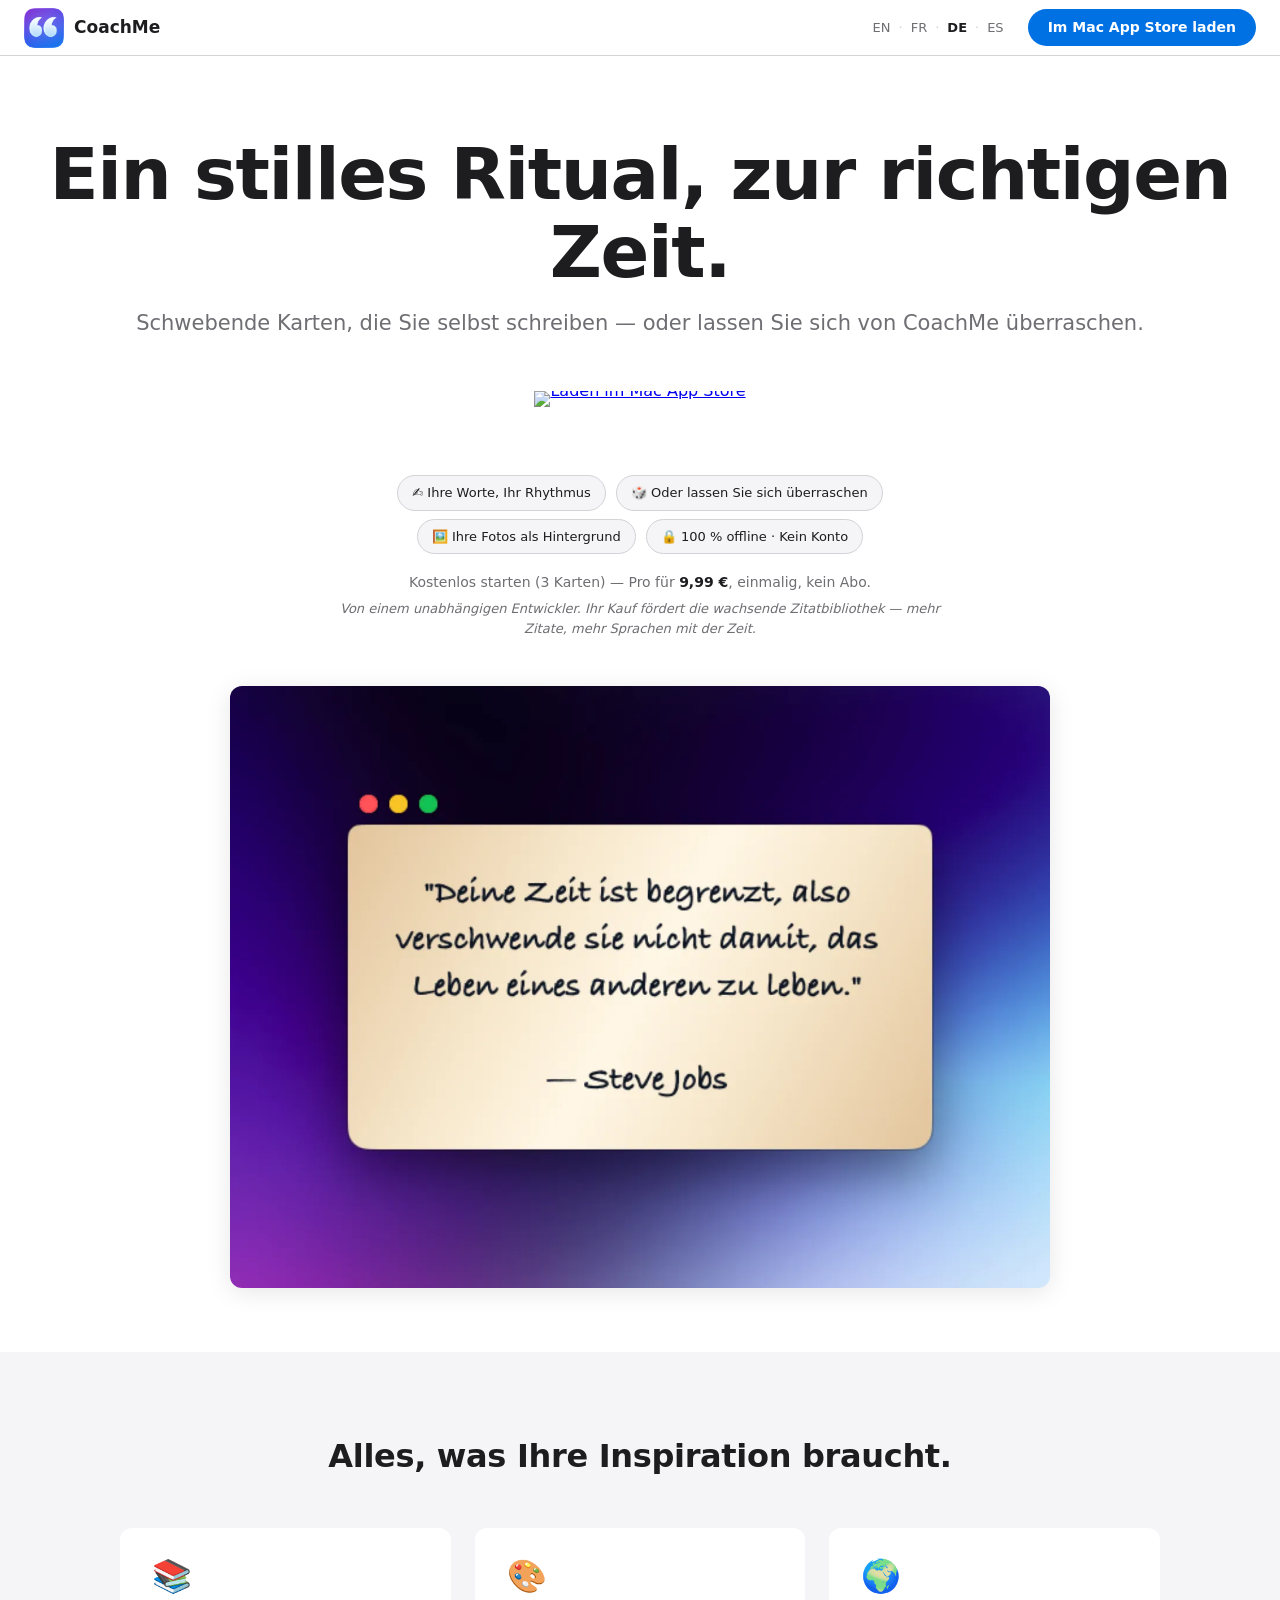
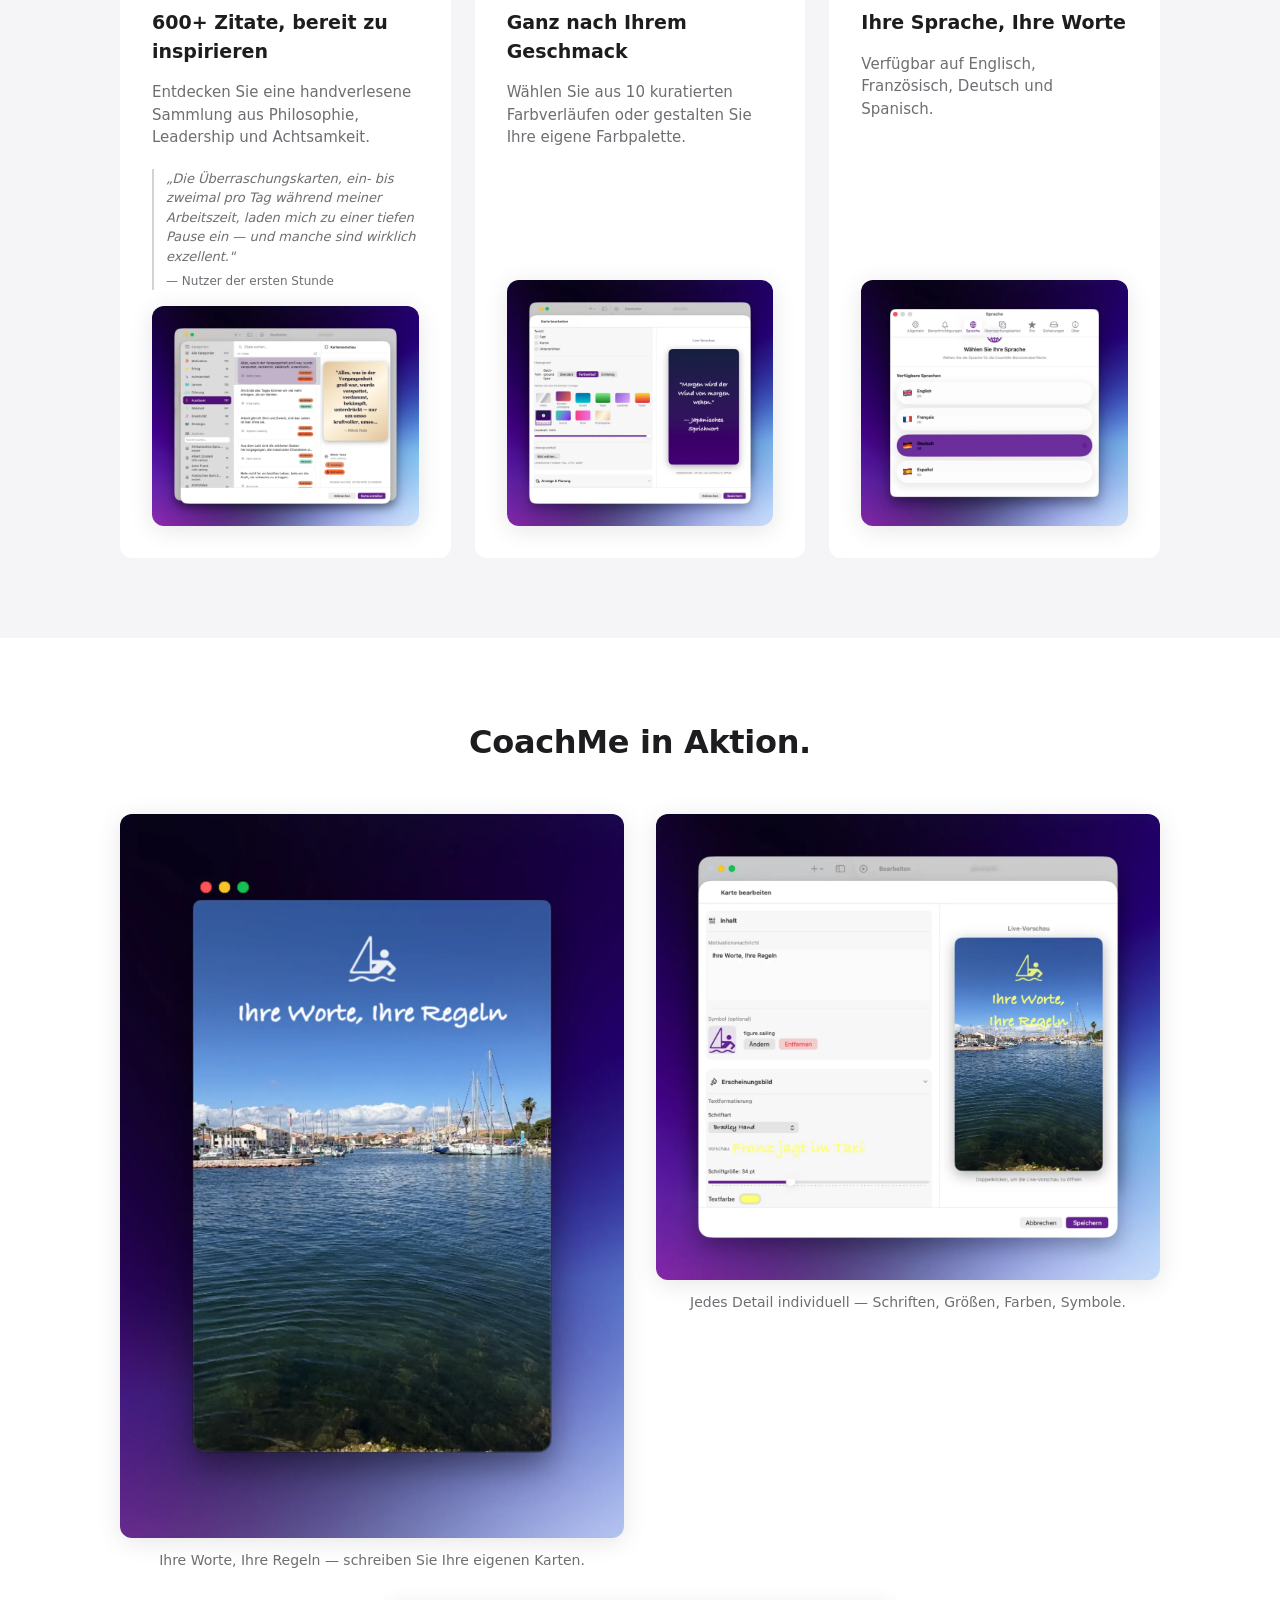
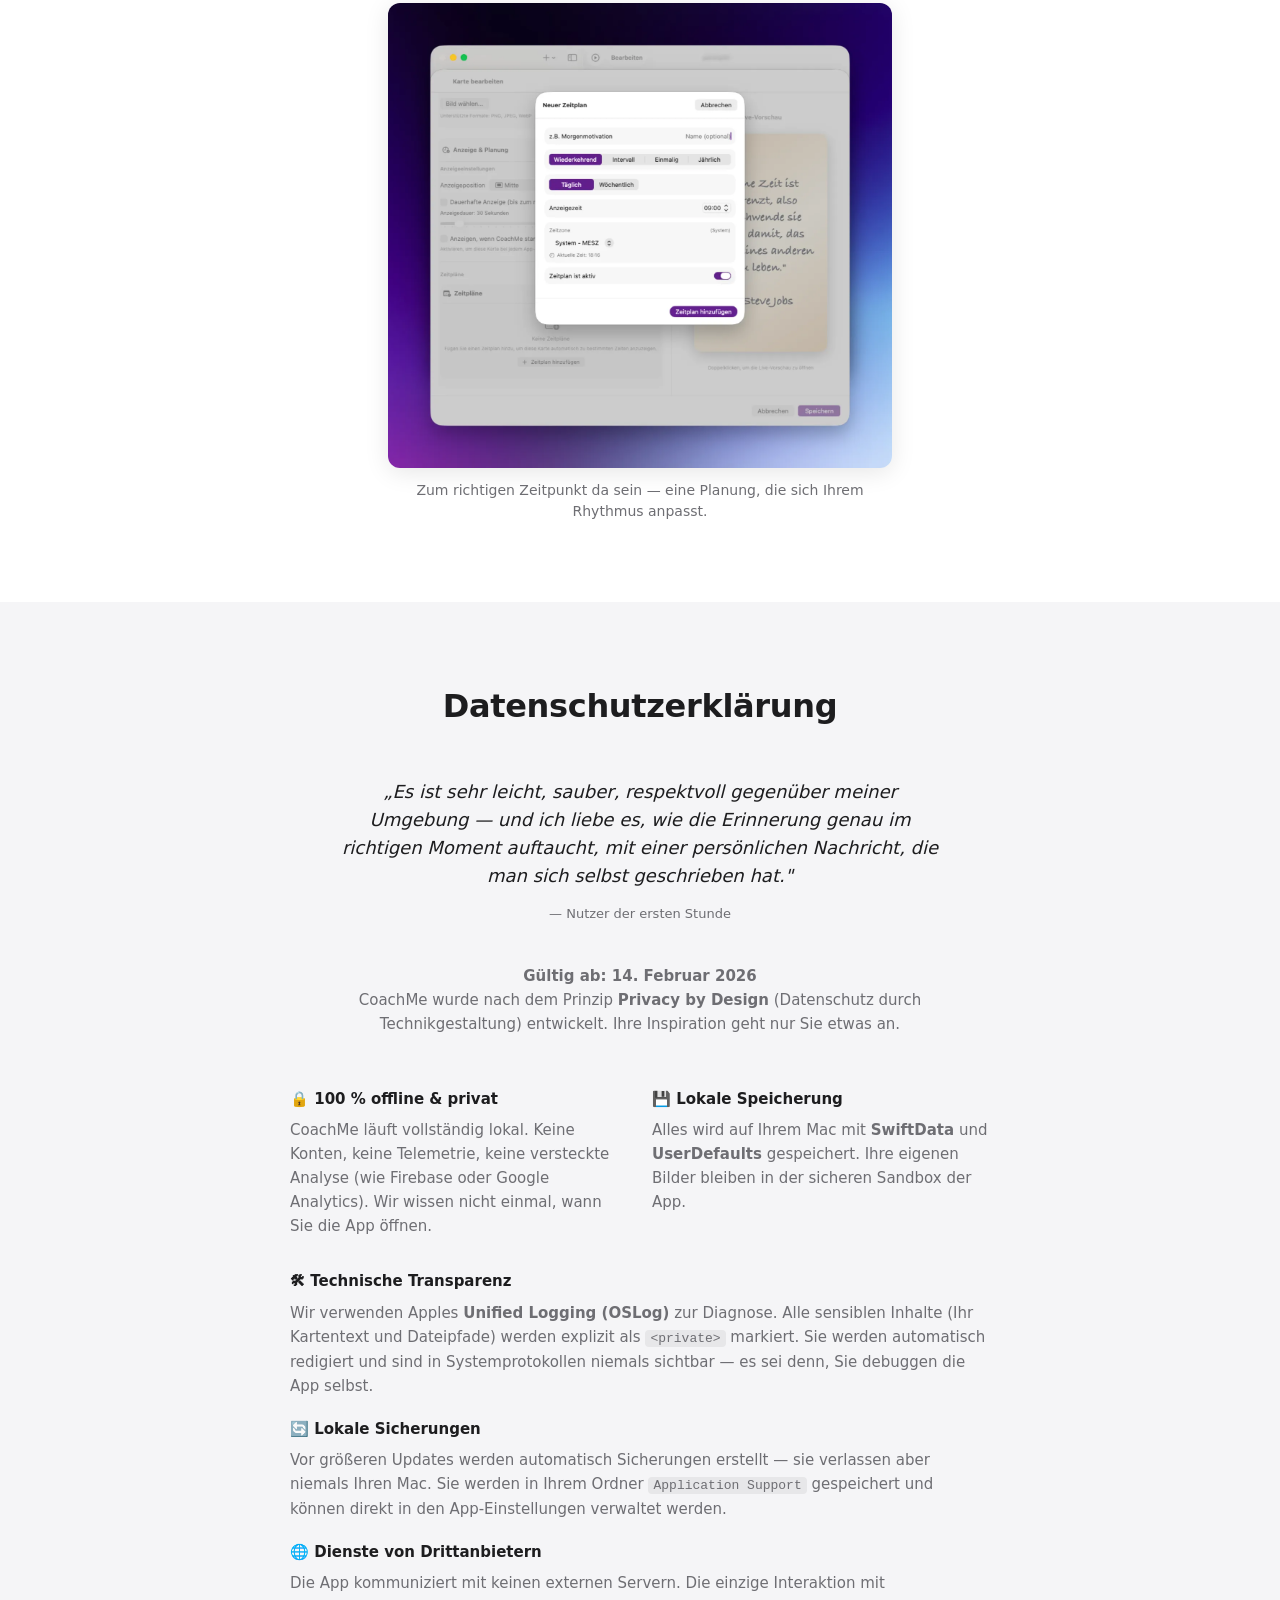
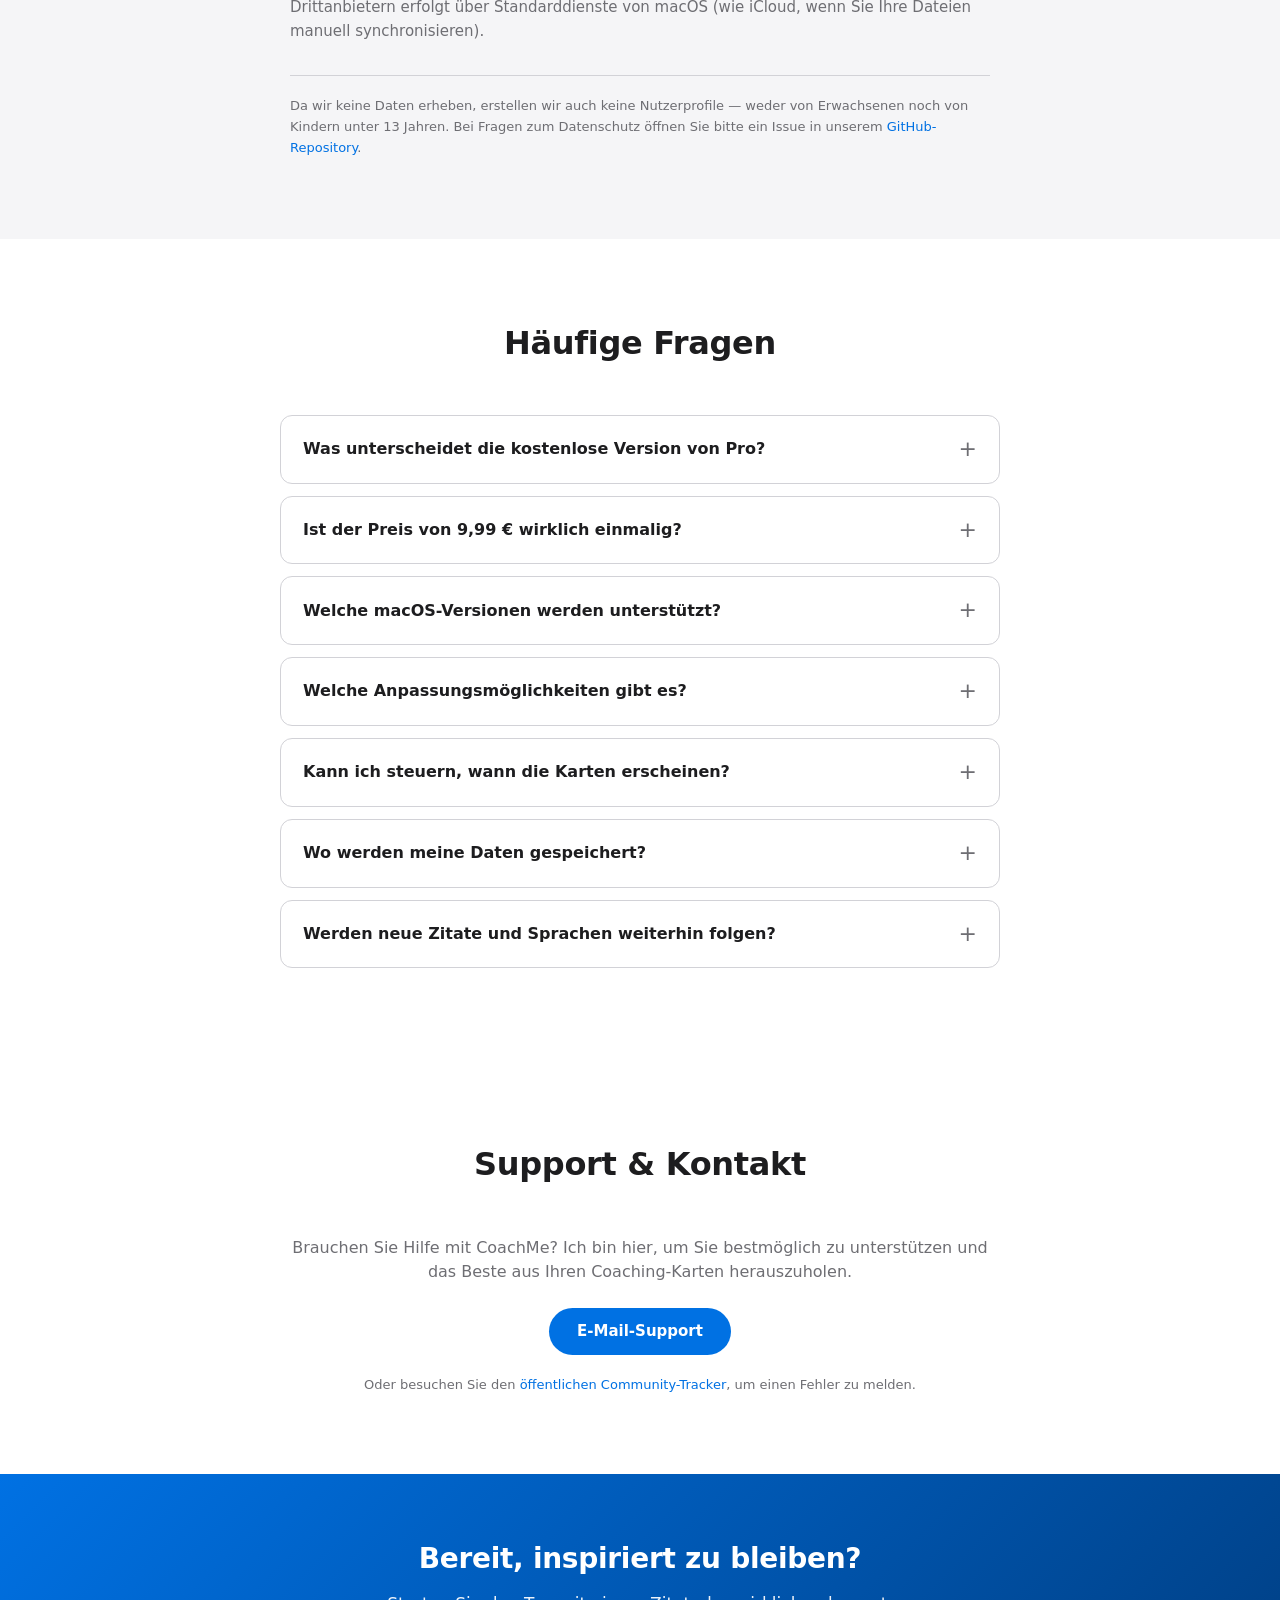
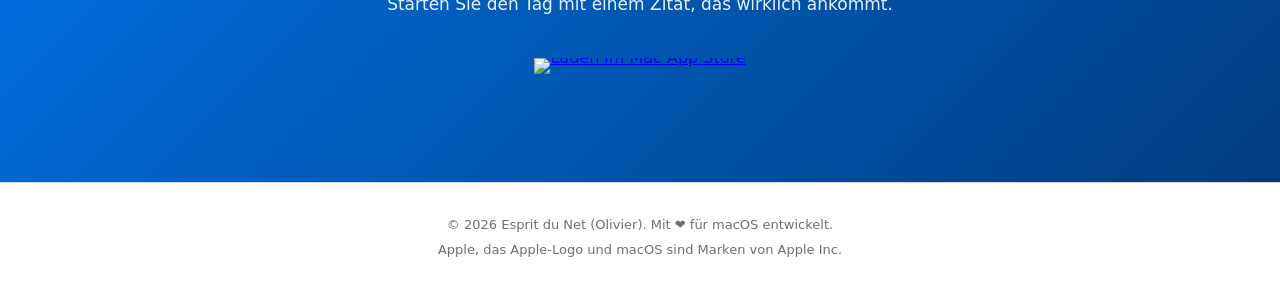
==== de/index.html @ 546135bc "feat(faq+seo): add FAQ section and SoftwareApplication + FAQPage JSON-LD - New FAQ section (native H" ====
<!DOCTYPE html>
<html lang="de">

<head>
    <meta charset="UTF-8">
    <meta name="viewport" content="width=device-width, initial-scale=1.0">

    <!-- Primary meta -->
    <title>CoachMe — Tägliche Motivation für Ihren Mac</title>
    <meta name="description"
        content="CoachMe — Motivierende schwebende Karten für macOS. 600+ sorgfältig ausgewählte Zitate, intelligente Planung, elegantes Design.">

    <!-- Canonical + hreflang alternates -->
    <link rel="canonical" href="https://coachme.esprit-du-net.eu/de/">
    <link rel="alternate" hreflang="en" href="https://coachme.esprit-du-net.eu/">
    <link rel="alternate" hreflang="fr" href="https://coachme.esprit-du-net.eu/fr/">
    <link rel="alternate" hreflang="de" href="https://coachme.esprit-du-net.eu/de/">
    <link rel="alternate" hreflang="es" href="https://coachme.esprit-du-net.eu/es/">
    <link rel="alternate" hreflang="x-default" href="https://coachme.esprit-du-net.eu/">

    <!-- Open Graph -->
    <meta property="og:title" content="CoachMe — Tägliche Motivation für Ihren Mac">
    <meta property="og:description"
        content="Motivierende schwebende Karten für macOS. 600+ sorgfältig ausgewählte Zitate, intelligente Planung, elegantes Design.">
    <meta property="og:image"
        content="https://coachme.esprit-du-net.eu/screenshots/web/screenshot-01-steve-jobs-card-DE.webp">
    <meta property="og:url" content="https://coachme.esprit-du-net.eu/de/">
    <meta property="og:type" content="website">
    <meta property="og:locale" content="de_DE">
    <meta property="og:locale:alternate" content="en_US">
    <meta property="og:locale:alternate" content="fr_FR">
    <meta property="og:locale:alternate" content="es_ES">

    <!-- Twitter Card -->
    <meta name="twitter:card" content="summary_large_image">
    <meta name="twitter:title" content="CoachMe — Tägliche Motivation für Ihren Mac">
    <meta name="twitter:description"
        content="Motivierende schwebende Karten für macOS. 600+ sorgfältig ausgewählte Zitate, intelligente Planung, elegantes Design.">
    <meta name="twitter:image"
        content="https://coachme.esprit-du-net.eu/screenshots/web/screenshot-01-steve-jobs-card-DE.webp">

    <!-- Favicon -->
    <link rel="icon" type="image/png" href="/icon.png">

    <!-- Structured Data (SEO) -->
    <script type="application/ld+json">
    {
      "@context": "https://schema.org",
      "@type": "SoftwareApplication",
      "name": "CoachMe",
      "alternateName": "CoachMe — Tägliche Motivation",
      "applicationCategory": "LifestyleApplication",
      "operatingSystem": "macOS 26 Tahoe",
      "softwareVersion": "1.0.5",
      "url": "https://coachme.esprit-du-net.eu/de/",
      "image": "https://coachme.esprit-du-net.eu/icon.png",
      "description": "Ein stilles Ritual, zur richtigen Zeit. Schwebende Motivationskarten, die Sie selbst schreiben — oder lassen Sie sich von CoachMe mit ausgewählten Zitaten aus einer wachsenden Bibliothek überraschen. Eine macOS-App für Apple Silicon.",
      "inLanguage": ["de", "en", "fr", "es"],
      "downloadUrl": "https://apps.apple.com/de/app/coachme-daily-motivation/id6760231959?mt=12",
      "offers": {
        "@type": "Offer",
        "price": "9.99",
        "priceCurrency": "EUR",
        "availability": "https://schema.org/InStock",
        "url": "https://apps.apple.com/de/app/coachme-daily-motivation/id6760231959?mt=12"
      },
      "screenshot": [
        "https://coachme.esprit-du-net.eu/screenshots/web/screenshot-01-steve-jobs-card-DE.webp",
        "https://coachme.esprit-du-net.eu/screenshots/web/screenshot-02-quote-library-DE.webp",
        "https://coachme.esprit-du-net.eu/screenshots/web/screenshot-03-gradient-colors-DE.webp",
        "https://coachme.esprit-du-net.eu/screenshots/web/screenshot-04-languages-DE.webp",
        "https://coachme.esprit-du-net.eu/screenshots/web/screenshot-05-your-inspiration-DE.webp",
        "https://coachme.esprit-du-net.eu/screenshots/web/screenshot-06-make-it-yours-DE.webp",
        "https://coachme.esprit-du-net.eu/screenshots/web/screenshot-07-full-scheduling-DE.webp"
      ],
      "author": {
        "@type": "Person",
        "name": "Olivier",
        "url": "https://esprit-du-net.eu/"
      },
      "publisher": {
        "@type": "Organization",
        "name": "Esprit du Net"
      }
    }
    </script>
    <script type="application/ld+json">
    {
      "@context": "https://schema.org",
      "@type": "FAQPage",
      "mainEntity": [
        {
          "@type": "Question",
          "name": "Was unterscheidet die kostenlose Version von Pro?",
          "acceptedAnswer": {
            "@type": "Answer",
            "text": "Die kostenlose Version erlaubt bis zu 3 individuelle Karten mit eigenen Texten oder Zitaten aus der integrierten Bibliothek. Pro (9,99 € einmalig) schaltet unbegrenzte individuelle Karten und Überraschungskarten frei, die automatisch aus der gesamten Bibliothek im Tagesverlauf gezogen werden. Alle Anpassungsmöglichkeiten — Farbverläufe, Fotos, Schriften, Planung — sind von Anfang an vollständig freigeschaltet, sowohl in Kostenlos als auch in Pro. Keine künstlichen Beschränkungen."
          }
        },
        {
          "@type": "Question",
          "name": "Ist der Preis von 9,99 € wirklich einmalig?",
          "acceptedAnswer": {
            "@type": "Answer",
            "text": "Ja — einmal zahlen, für immer behalten. Kein Abo, keine wiederkehrende Belastung, keine Verlängerung. Zukünftige Erweiterungen der Bibliothek und neue Sprachen sind ohne Aufpreis enthalten."
          }
        },
        {
          "@type": "Question",
          "name": "Welche macOS-Versionen werden unterstützt?",
          "acceptedAnswer": {
            "@type": "Answer",
            "text": "CoachMe benötigt macOS 26 Tahoe oder neuer und läuft nativ auf Apple Silicon (M1, M2, M3, M4) für beste Leistung und optimale Akkulaufzeit."
          }
        },
        {
          "@type": "Question",
          "name": "Welche Anpassungsmöglichkeiten gibt es?",
          "acceptedAnswer": {
            "@type": "Answer",
            "text": "Sehr umfangreich. Sie können eigene Texte schreiben — Ziele, Mantras, Erinnerungen. Aus 10 sorgfältig ausgewählten Farbverläufen wählen oder Ihre eigene Farbpalette gestalten. Jedes Foto aus Ihrer Bibliothek als Kartenhintergrund verwenden. Schriften, Größen, Symbole wählen — jedes visuelle Detail. Ihre Karten bleiben Ihre Karten, auch wenn das Zitat aus der Bibliothek stammt."
          }
        },
        {
          "@type": "Question",
          "name": "Kann ich steuern, wann die Karten erscheinen?",
          "acceptedAnswer": {
            "@type": "Answer",
            "text": "Absolut — Sie bestimmen den Rhythmus. Planen Sie feste Zeiten, regelmäßige Intervalle während der Arbeitszeit, oder lassen Sie Überraschungskarten im Tagesverlauf auftauchen. Pausieren Sie alles während Fokuszeiten, abends, am Wochenende — wann immer Sie Ruhe brauchen."
          }
        },
        {
          "@type": "Question",
          "name": "Wo werden meine Daten gespeichert?",
          "acceptedAnswer": {
            "@type": "Answer",
            "text": "Vollständig auf Ihrem Mac. CoachMe verwendet SwiftData und UserDefaults lokal — keine Cloud, kein Konto, keine Telemetrie. Wir wissen nicht einmal, wann Sie die App öffnen. Vor größeren Updates werden lokale Sicherungen erstellt, damit Sie Ihre Karten nie verlieren."
          }
        },
        {
          "@type": "Question",
          "name": "Werden neue Zitate und Sprachen weiterhin folgen?",
          "acceptedAnswer": {
            "@type": "Answer",
            "text": "Ja — die Bibliothek ist die zentrale Daueraufgabe. Das Ziel sind mehrere Tausend Zitate und neue Sprachen mit der Zeit. Ihr Pro-Kauf finanziert diese Arbeit direkt, und alle Updates sind für Pro-Nutzer kostenlos."
          }
        }
      ]
    }
    </script>

    <!-- Stylesheet -->
    <link rel="stylesheet" href="/assets/styles.css">
</head>

<body>

    <!-- HEADER -->
    <header class="site-header">
        <a href="/de/" class="brand">
            <img src="/icon.png" alt="CoachMe App-Symbol">
            <span>CoachMe</span>
        </a>

        <div class="site-header-actions">
            <nav class="lang-switcher" aria-label="Sprache">
                <a href="/" hreflang="en" lang="en">EN</a>
                <span aria-hidden="true">·</span>
                <a href="/fr/" hreflang="fr" lang="fr">FR</a>
                <span aria-hidden="true">·</span>
                <a href="/de/" aria-current="page" hreflang="de" lang="de">DE</a>
                <span aria-hidden="true">·</span>
                <a href="/es/" hreflang="es" lang="es">ES</a>
            </nav>

            <a href="https://apps.apple.com/de/app/coachme-daily-motivation/id6760231959?mt=12" class="btn btn-sm"
                aria-label="CoachMe im Mac App Store laden">Im Mac App Store laden</a>
        </div>
    </header>

    <!-- HERO -->
    <section class="hero">
        <h1>Ein stilles Ritual, zur richtigen Zeit.</h1>
        <p class="subtitle">Schwebende Karten, die Sie selbst schreiben — oder lassen Sie sich von CoachMe überraschen.</p>
        <a href="https://apps.apple.com/de/app/coachme-daily-motivation/id6760231959?mt=12" class="app-store-badge"
            aria-label="CoachMe im Mac App Store laden">
            <img src="https://tools.applemediaservices.com/api/badges/download-on-the-mac-app-store/black/de-de?size=250x83"
                 alt="Laden im Mac App Store">
        </a>
        <ul class="hero-pills">
            <li>✍️ Ihre Worte, Ihr Rhythmus</li>
            <li>🎲 Oder lassen Sie sich überraschen</li>
            <li>🖼️ Ihre Fotos als Hintergrund</li>
            <li>🔒 100 % offline · Kein Konto</li>
        </ul>
        <p class="free-tagline">Kostenlos starten (3 Karten) — Pro für <strong>9,99 €</strong>, einmalig, kein Abo.</p>
        <p class="indie-note">Von einem unabhängigen Entwickler. Ihr Kauf fördert die wachsende Zitatbibliothek — mehr Zitate, mehr Sprachen mit der Zeit.</p>

        <div class="hero-screenshot">
            <img src="/screenshots/web/screenshot-01-steve-jobs-card-DE.webp"
                alt="CoachMe — Motivationskarte mit Steve-Jobs-Zitat schwebt auf dem Schreibtisch">
        </div>
    </section>

    <!-- FEATURES -->
    <section class="section-alt" id="features">
        <div class="section-inner">
            <h2 class="section-title">Alles, was Ihre Inspiration braucht.</h2>

            <div class="features-grid">
                <div class="feature-card">
                    <div class="emoji">📚</div>
                    <h3>600+ Zitate, bereit zu inspirieren</h3>
                    <p>Entdecken Sie eine handverlesene Sammlung aus Philosophie, Leadership und Achtsamkeit.</p>
                    <blockquote class="feature-testimonial">
                        „Die Überraschungskarten, ein- bis zweimal pro Tag während meiner Arbeitszeit, laden mich zu einer tiefen Pause ein — und manche sind wirklich exzellent."
                        <cite>— Nutzer der ersten Stunde</cite>
                    </blockquote>
                    <img src="/screenshots/web/screenshot-02-quote-library-DE.webp"
                        alt="CoachMe Zitatbibliothek mit 600+ sorgfältig ausgewählten Zitaten">
                </div>

                <div class="feature-card">
                    <div class="emoji">🎨</div>
                    <h3>Ganz nach Ihrem Geschmack</h3>
                    <p>Wählen Sie aus 10 kuratierten Farbverläufen oder gestalten Sie Ihre eigene Farbpalette.</p>
                    <img src="/screenshots/web/screenshot-03-gradient-colors-DE.webp"
                        alt="CoachMe Farbverlaufsauswahl zur Kartenanpassung">
                </div>

                <div class="feature-card">
                    <div class="emoji">🌍</div>
                    <h3>Ihre Sprache, Ihre Worte</h3>
                    <p>Verfügbar auf Englisch, Französisch, Deutsch und Spanisch.</p>
                    <img src="/screenshots/web/screenshot-04-languages-DE.webp"
                        alt="Sprachauswahl in CoachMe — EN, FR, DE, ES">
                </div>
            </div>
        </div>
    </section>

    <!-- GALLERY -->
    <section class="section-white" id="gallery">
        <div class="section-inner">
            <h2 class="section-title">CoachMe in Aktion.</h2>

            <div class="gallery-grid">
                <figure class="gallery-item">
                    <img src="/screenshots/web/screenshot-05-your-inspiration-DE.webp"
                        alt="Oberfläche zur Erstellung individueller Karten in CoachMe">
                    <figcaption>Ihre Worte, Ihre Regeln — schreiben Sie Ihre eigenen Karten.</figcaption>
                </figure>

                <figure class="gallery-item">
                    <img src="/screenshots/web/screenshot-06-make-it-yours-DE.webp"
                        alt="Anpassungsoptionen für Karten in CoachMe">
                    <figcaption>Jedes Detail individuell — Schriften, Größen, Farben, Symbole.</figcaption>
                </figure>

                <figure class="gallery-item">
                    <img src="/screenshots/web/screenshot-07-full-scheduling-DE.webp" alt="Planungsoberfläche in CoachMe">
                    <figcaption>Zum richtigen Zeitpunkt da sein — eine Planung, die sich Ihrem Rhythmus anpasst.
                    </figcaption>
                </figure>
            </div>
        </div>
    </section>

    <!-- PRIVACY -->
    <section class="section-alt" id="privacy">
        <div class="section-inner">
            <h2 class="section-title">Datenschutzerklärung</h2>
            <blockquote class="privacy-quote">
                „Es ist sehr leicht, sauber, respektvoll gegenüber meiner Umgebung — und ich liebe es, wie die Erinnerung genau im richtigen Moment auftaucht, mit einer persönlichen Nachricht, die man sich selbst geschrieben hat."
                <cite>— Nutzer der ersten Stunde</cite>
            </blockquote>
            <div class="legal-content">
                <p class="effective-date">
                    <strong>Gültig ab: 14. Februar 2026</strong><br>
                    CoachMe wurde nach dem Prinzip <strong>Privacy by Design</strong> (Datenschutz durch
                    Technikgestaltung) entwickelt. Ihre Inspiration geht nur Sie etwas an.
                </p>

                <div class="privacy-grid">
                    <div>
                        <h4>🔒 100 % offline &amp; privat</h4>
                        <p>CoachMe läuft vollständig lokal. Keine Konten, keine Telemetrie, keine versteckte Analyse
                            (wie Firebase oder Google Analytics). Wir wissen nicht einmal, wann Sie die App öffnen.</p>
                    </div>
                    <div>
                        <h4>💾 Lokale Speicherung</h4>
                        <p>Alles wird auf Ihrem Mac mit <strong>SwiftData</strong> und <strong>UserDefaults</strong>
                            gespeichert. Ihre eigenen Bilder bleiben in der sicheren Sandbox der App.</p>
                    </div>
                </div>

                <h4>🛠 Technische Transparenz</h4>
                <p>Wir verwenden Apples <strong>Unified Logging (OSLog)</strong> zur Diagnose. Alle sensiblen Inhalte
                    (Ihr Kartentext und Dateipfade) werden explizit als <code>&lt;private&gt;</code> markiert. Sie
                    werden automatisch redigiert und sind in Systemprotokollen niemals sichtbar — es sei denn, Sie
                    debuggen die App selbst.</p>

                <h4>🔄 Lokale Sicherungen</h4>
                <p>Vor größeren Updates werden automatisch Sicherungen erstellt — sie verlassen aber niemals Ihren Mac.
                    Sie werden in Ihrem Ordner <code>Application Support</code> gespeichert und können direkt in den
                    App-Einstellungen verwaltet werden.</p>

                <h4>🌐 Dienste von Drittanbietern</h4>
                <p>Die App kommuniziert mit keinen externen Servern. Die einzige Interaktion mit Drittanbietern erfolgt
                    über Standarddienste von macOS (wie iCloud, wenn Sie Ihre Dateien manuell synchronisieren).</p>

                <p class="legal-footer-note">
                    Da wir keine Daten erheben, erstellen wir auch keine Nutzerprofile — weder von Erwachsenen noch von
                    Kindern unter 13 Jahren. Bei Fragen zum Datenschutz öffnen Sie bitte ein Issue in unserem <a
                        href="https://github.com/espritdunet/coachme-web/issues" target="_blank"
                        rel="noopener">GitHub-Repository</a>.
                </p>
            </div>
        </div>
    </section>

    <!-- FAQ -->
    <section class="section-white" id="faq">
        <div class="section-inner">
            <h2 class="section-title">Häufige Fragen</h2>
            <div class="faq-list">
                <details>
                    <summary>Was unterscheidet die kostenlose Version von Pro?</summary>
                    <div class="faq-answer">
                        <p>Die kostenlose Version erlaubt bis zu <strong>3 individuelle Karten</strong> — mit eigenen Texten oder Zitaten aus der integrierten Bibliothek. <strong>Pro (9,99 €, einmalig)</strong> schaltet zwei Dinge frei:</p>
                        <ul>
                            <li>Unbegrenzte individuelle Karten</li>
                            <li>Überraschungskarten, die automatisch aus der gesamten Bibliothek im Tagesverlauf gezogen werden</li>
                        </ul>
                        <p>Das war's. Alle Anpassungsmöglichkeiten — Farbverläufe, Fotos, Schriften, Planung — sind von Anfang an vollständig freigeschaltet, sowohl in Kostenlos als auch in Pro. Keine künstlichen Beschränkungen.</p>
                    </div>
                </details>
                <details>
                    <summary>Ist der Preis von 9,99 € wirklich einmalig?</summary>
                    <div class="faq-answer">
                        <p>Ja — einmal zahlen, für immer behalten. Kein Abo, keine wiederkehrende Belastung, keine Verlängerung. Zukünftige Erweiterungen der Bibliothek und neue Sprachen sind ohne Aufpreis enthalten.</p>
                    </div>
                </details>
                <details>
                    <summary>Welche macOS-Versionen werden unterstützt?</summary>
                    <div class="faq-answer">
                        <p>CoachMe benötigt <strong>macOS 26 Tahoe oder neuer</strong> und läuft <strong>nativ auf Apple Silicon</strong> (M1, M2, M3, M4) für beste Leistung und optimale Akkulaufzeit.</p>
                    </div>
                </details>
                <details>
                    <summary>Welche Anpassungsmöglichkeiten gibt es?</summary>
                    <div class="faq-answer">
                        <p>Sehr umfangreich. Sie können:</p>
                        <ul>
                            <li>Eigene Texte schreiben — Ziele, Mantras, Erinnerungen, Worte an sich selbst</li>
                            <li>Aus 10 sorgfältig ausgewählten Farbverläufen wählen oder Ihre eigene Farbpalette gestalten</li>
                            <li>Jedes Foto aus Ihrer Bibliothek als Kartenhintergrund verwenden — Träume, Orte, geliebte Menschen</li>
                            <li>Schriften, Größen, Symbole wählen — jedes visuelle Detail</li>
                        </ul>
                        <p>Ihre Karten bleiben Ihre Karten, auch wenn das Zitat aus der Bibliothek stammt.</p>
                    </div>
                </details>
                <details>
                    <summary>Kann ich steuern, wann die Karten erscheinen?</summary>
                    <div class="faq-answer">
                        <p>Absolut — Sie bestimmen den Rhythmus. Planen Sie feste Zeiten, regelmäßige Intervalle während der Arbeitszeit, oder lassen Sie Überraschungskarten im Tagesverlauf auftauchen. Pausieren Sie alles während Fokuszeiten, abends, am Wochenende — wann immer Sie Ruhe brauchen.</p>
                    </div>
                </details>
                <details>
                    <summary>Wo werden meine Daten gespeichert?</summary>
                    <div class="faq-answer">
                        <p>Vollständig auf Ihrem Mac. CoachMe verwendet SwiftData und UserDefaults lokal — keine Cloud, kein Konto, keine Telemetrie. Wir wissen nicht einmal, wann Sie die App öffnen. Vor größeren Updates werden lokale Sicherungen erstellt, damit Sie Ihre Karten nie verlieren.</p>
                    </div>
                </details>
                <details>
                    <summary>Werden neue Zitate und Sprachen weiterhin folgen?</summary>
                    <div class="faq-answer">
                        <p>Ja — die Bibliothek ist die zentrale Daueraufgabe. Das Ziel sind mehrere Tausend Zitate und neue Sprachen mit der Zeit. Ihr Pro-Kauf finanziert diese Arbeit direkt, und alle Updates sind für Pro-Nutzer kostenlos.</p>
                    </div>
                </details>
            </div>
        </div>
    </section>

    <!-- SUPPORT -->
    <section class="section-white" id="support">
        <div class="section-inner">
            <h2 class="section-title">Support &amp; Kontakt</h2>
            <div class="support-content">
                <p>Brauchen Sie Hilfe mit CoachMe? Ich bin hier, um Sie bestmöglich zu unterstützen und das Beste aus
                    Ihren Coaching-Karten herauszuholen.</p>
                <a href="mailto:support@esprit-du-net.eu" class="btn-support">E-Mail-Support</a>
                <p class="tracker-link">
                    Oder besuchen Sie den <a href="https://github.com/espritdunet/coachme-web/issues" target="_blank"
                        rel="noopener">öffentlichen Community-Tracker</a>, um einen Fehler zu melden.
                </p>
            </div>
        </div>
    </section>

    <!-- FINAL CTA -->
    <section class="cta-final">
        <div class="cta-final-inner">
            <h3>Bereit, inspiriert zu bleiben?</h3>
            <p>Starten Sie den Tag mit einem Zitat, das wirklich ankommt.</p>
            <a href="https://apps.apple.com/de/app/coachme-daily-motivation/id6760231959?mt=12" class="app-store-badge"
                aria-label="CoachMe im Mac App Store laden">
                <img src="https://tools.applemediaservices.com/api/badges/download-on-the-mac-app-store/white/de-de?size=250x83"
                     alt="Laden im Mac App Store">
            </a>
        </div>
    </section>

    <!-- FOOTER -->
    <footer>
        <p>&copy; 2026 Esprit du Net (Olivier). Mit ❤️ für macOS entwickelt.</p>
        <p>Apple, das Apple-Logo und macOS sind Marken von Apple Inc.</p>
    </footer>

    <!-- LIGHTBOX -->
    <div class="lightbox-overlay" id="lightbox" role="dialog" aria-modal="true">
        <button class="lightbox-close" id="lightbox-close" aria-label="Schließen">&times;</button>
        <img id="lightbox-img" src="" alt="">
    </div>

    <script src="/assets/lightbox.js" defer></script>
</body>

</html>
---- assets/styles.css ----
/* =============================================================
   CoachMe — Stylesheet
   Shared across all language versions (/, /fr/, /de/, /es/)
   ============================================================= */

:root {
    --color-bg: #FFFFFF;
    --color-bg-alt: #F5F5F7;
    --color-text: #1D1D1F;
    --color-text-sub: #6E6E73;
    --color-accent: #0071E3;
    --color-border: #D2D2D7;
}

*,
*::before,
*::after {
    margin: 0;
    padding: 0;
    box-sizing: border-box;
}

body {
    font-family: system-ui, -apple-system, BlinkMacSystemFont, "Segoe UI", sans-serif;
    background: var(--color-bg);
    color: var(--color-text);
    line-height: 1.5;
    overflow-x: hidden;
}

/* ── HEADER ── */
.site-header {
    position: sticky;
    top: 0;
    z-index: 100;
    background: var(--color-bg);
    border-bottom: 1px solid var(--color-border);
    padding: 0 24px;
    height: 56px;
    display: flex;
    align-items: center;
    justify-content: space-between;
}

.site-header .brand {
    display: flex;
    align-items: center;
    gap: 10px;
    text-decoration: none;
    color: var(--color-text);
}

.site-header .brand img {
    width: 40px;
    height: 40px;
    border-radius: 9px;
}

.site-header .brand span {
    font-size: 17px;
    font-weight: 600;
}

.site-header-actions {
    display: flex;
    align-items: center;
    gap: 24px;
}

/* ── LANGUAGE SWITCHER ── */
.lang-switcher {
    display: flex;
    align-items: center;
    gap: 8px;
    font-size: 13px;
}

.lang-switcher a {
    color: var(--color-text-sub);
    text-decoration: none;
    font-weight: 400;
    transition: color 0.15s ease;
}

.lang-switcher a:hover {
    color: var(--color-text);
}

.lang-switcher a[aria-current="page"] {
    color: var(--color-text);
    font-weight: 600;
}

.lang-switcher span {
    color: var(--color-border);
    user-select: none;
}

/* ── BUTTONS ── */
.btn {
    display: inline-block;
    background: var(--color-accent);
    color: #fff;
    text-decoration: none;
    font-weight: 600;
    border-radius: 980px;
    white-space: nowrap;
}

.btn-sm {
    font-size: 14px;
    padding: 8px 20px;
}

.btn-lg {
    font-size: 17px;
    padding: 14px 32px;
}

/* ── HERO ── */
.hero {
    background: var(--color-bg);
    text-align: center;
    padding: 80px 24px 64px;
}

.hero h1 {
    font-size: clamp(40px, 6vw, 72px);
    font-weight: 700;
    letter-spacing: -0.02em;
    line-height: 1.08;
    margin-bottom: 16px;
}

.hero .subtitle {
    font-size: 21px;
    color: var(--color-text-sub);
    margin-bottom: 40px;
}

.hero-screenshot {
    margin: 48px auto 0;
    max-width: 820px;
    width: 100%;
}

.hero-screenshot img {
    width: 100%;
    border-radius: 12px;
    box-shadow: 0 4px 24px rgba(0, 0, 0, 0.10);
    display: block;
}

/* ── SECTIONS ── */
section {
    padding: 80px 24px;
}

.section-alt {
    background: var(--color-bg-alt);
}

.section-white {
    background: var(--color-bg);
}

.section-title {
    font-size: 32px;
    font-weight: 700;
    text-align: center;
    margin-bottom: 48px;
    letter-spacing: -0.01em;
}

.section-inner {
    max-width: 1040px;
    margin: 0 auto;
}

/* ── FEATURES GRID ── */
.features-grid {
    display: grid;
    grid-template-columns: repeat(3, 1fr);
    gap: 24px;
}

.feature-card {
    background: var(--color-bg);
    border-radius: 12px;
    padding: 32px;
    display: flex;
    flex-direction: column;
    gap: 16px;
}

.feature-card .emoji {
    font-size: 32px;
    line-height: 1;
}

.feature-card h3 {
    font-size: 19px;
    font-weight: 600;
}

.feature-card p {
    font-size: 15px;
    color: var(--color-text-sub);
}

.feature-card img {
    width: 100%;
    border-radius: 12px;
    box-shadow: 0 4px 24px rgba(0, 0, 0, 0.10);
    margin-top: auto;
}

/* ── GALLERY GRID ── */
.gallery-grid {
    display: grid;
    grid-template-columns: repeat(2, 1fr);
    gap: 32px;
}

.gallery-item {
    display: flex;
    flex-direction: column;
    gap: 12px;
}

.gallery-item:last-child:nth-child(odd) {
    grid-column: 1 / -1;
    max-width: calc(50% - 16px);
    margin: 0 auto;
}

.gallery-item img {
    width: 100%;
    border-radius: 12px;
    box-shadow: 0 4px 24px rgba(0, 0, 0, 0.10);
    transition: box-shadow 0.2s ease;
    display: block;
}

.gallery-item img:hover {
    box-shadow: 0 8px 40px rgba(0, 0, 0, 0.16);
}

.gallery-item figcaption {
    font-size: 14px;
    color: var(--color-text-sub);
    text-align: center;
}

/* ── PRIVACY ── */
.legal-content {
    max-width: 700px;
    margin: 0 auto;
    font-size: 15px;
    color: var(--color-text-sub);
}

.legal-content .effective-date {
    text-align: center;
    margin-bottom: 32px;
}

.privacy-grid {
    display: grid;
    grid-template-columns: 1fr 1fr;
    gap: 24px;
    margin-bottom: 32px;
}

.legal-content h4 {
    color: var(--color-text);
    margin: 20px 0 8px;
    font-size: 15px;
    font-weight: 600;
}

.legal-content p {
    line-height: 1.6;
}

.legal-content code {
    font-family: ui-monospace, "SF Mono", monospace;
    font-size: 13px;
    background: rgba(0, 0, 0, 0.06);
    padding: 1px 5px;
    border-radius: 4px;
}

.legal-content a {
    color: var(--color-accent);
    text-decoration: none;
}

.legal-content a:hover {
    text-decoration: underline;
}

.legal-footer-note {
    margin-top: 32px;
    font-size: 13px;
    border-top: 1px solid var(--color-border);
    padding-top: 20px;
}

/* ── SUPPORT ── */
.support-content {
    max-width: 700px;
    margin: 0 auto;
    text-align: center;
}

.support-content p {
    color: var(--color-text-sub);
}

.support-content .btn-support {
    display: inline-block;
    margin-top: 24px;
    background: var(--color-accent);
    color: #fff;
    text-decoration: none;
    font-weight: 600;
    font-size: 15px;
    padding: 12px 28px;
    border-radius: 980px;
}

.support-content .tracker-link {
    display: block;
    margin-top: 20px;
    font-size: 13px;
}

.support-content .tracker-link a {
    color: var(--color-accent);
    text-decoration: none;
}

.support-content .tracker-link a:hover {
    text-decoration: underline;
}

/* ── APP STORE BADGE ── */
.app-store-badge {
    display: inline-block;
    line-height: 0;
    transition: opacity 0.15s ease, transform 0.15s ease;
}

.app-store-badge:hover {
    opacity: 0.88;
    transform: translateY(-1px);
}

.app-store-badge img {
    height: 60px;
    width: auto;
    display: block;
}

/* ── HERO PILLS ── */
.hero-pills {
    list-style: none;
    display: flex;
    flex-wrap: wrap;
    justify-content: center;
    gap: 8px 10px;
    max-width: 640px;
    margin: 24px auto 0;
    padding: 0;
}

.hero-pills li {
    font-size: 13px;
    color: var(--color-text);
    background: var(--color-bg-alt);
    padding: 7px 14px;
    border-radius: 980px;
    border: 1px solid var(--color-border);
    white-space: nowrap;
}

/* ── HERO MICROCOPY ── */
.hero .free-tagline {
    font-size: 14px;
    color: var(--color-text-sub);
    margin: 18px 0 0;
    max-width: 640px;
    margin-left: auto;
    margin-right: auto;
    line-height: 1.5;
}

.hero .free-tagline strong {
    color: var(--color-text);
    font-weight: 600;
}

.hero .indie-note {
    font-size: 13px;
    color: var(--color-text-sub);
    margin: 6px auto 0;
    max-width: 640px;
    line-height: 1.5;
    font-style: italic;
}

/* ── FEATURE TESTIMONIAL ── */
.feature-testimonial {
    font-size: 13px;
    font-style: italic;
    color: var(--color-text-sub);
    border-left: 2px solid var(--color-border);
    padding-left: 12px;
    margin-top: 4px;
    line-height: 1.5;
}

.feature-testimonial cite {
    display: block;
    font-style: normal;
    margin-top: 6px;
    font-size: 12px;
    color: var(--color-text-sub);
}

/* ── PRIVACY QUOTE ── */
.privacy-quote {
    max-width: 640px;
    margin: 0 auto 40px;
    text-align: center;
    font-size: 18px;
    font-style: italic;
    color: var(--color-text);
    line-height: 1.55;
    padding: 0 16px;
}

.privacy-quote cite {
    display: block;
    margin-top: 14px;
    font-size: 13px;
    font-style: normal;
    color: var(--color-text-sub);
}

/* ── FAQ ── */
.faq-list {
    max-width: 720px;
    margin: 0 auto;
}

.faq-list details {
    background: var(--color-bg);
    border: 1px solid var(--color-border);
    border-radius: 12px;
    padding: 18px 22px;
    margin-bottom: 12px;
    transition: background 0.15s ease, box-shadow 0.15s ease;
}

.faq-list details[open] {
    background: var(--color-bg-alt);
    box-shadow: 0 2px 12px rgba(0, 0, 0, 0.04);
}

.faq-list summary {
    cursor: pointer;
    font-size: 16px;
    font-weight: 600;
    color: var(--color-text);
    list-style: none;
    display: flex;
    justify-content: space-between;
    align-items: center;
    gap: 16px;
    line-height: 1.4;
}

.faq-list summary::-webkit-details-marker {
    display: none;
}

.faq-list summary::after {
    content: "+";
    font-size: 22px;
    font-weight: 300;
    color: var(--color-text-sub);
    flex-shrink: 0;
    transition: transform 0.2s ease;
}

.faq-list details[open] summary::after {
    content: "−";
}

.faq-list .faq-answer {
    margin-top: 14px;
    font-size: 15px;
    color: var(--color-text-sub);
    line-height: 1.65;
}

.faq-list .faq-answer p + p,
.faq-list .faq-answer p + ul {
    margin-top: 10px;
}

.faq-list .faq-answer ul {
    padding-left: 22px;
}

.faq-list .faq-answer ul li {
    margin-bottom: 6px;
}

.faq-list .faq-answer strong {
    color: var(--color-text);
    font-weight: 600;
}

/* ── FINAL CTA ── */
.cta-final {
    padding: 64px 24px;
    background: linear-gradient(135deg, #0071E3 0%, #003D80 100%);
}

.cta-final-inner {
    max-width: 640px;
    margin: 0 auto;
    text-align: center;
    color: #fff;
}

.cta-final h3 {
    font-size: 28px;
    font-weight: 700;
    color: #fff;
    margin-bottom: 12px;
    letter-spacing: -0.01em;
}

.cta-final p {
    font-size: 17px;
    color: rgba(255, 255, 255, 0.92);
    margin-bottom: 28px;
}

.cta-final .app-store-badge {
    margin: 0;
}

/* ── FOOTER ── */
footer {
    border-top: 1px solid var(--color-border);
    background: var(--color-bg);
    text-align: center;
    padding: 32px 24px;
    font-size: 13px;
    color: var(--color-text-sub);
}

footer p+p {
    margin-top: 6px;
}

/* ── LIGHTBOX ── */
.lightbox-overlay {
    display: none;
    position: fixed;
    inset: 0;
    z-index: 999;
    background: rgba(0, 0, 0, 0.85);
    align-items: center;
    justify-content: center;
    padding: 24px;
    cursor: zoom-out;
}

.lightbox-overlay.is-open {
    display: flex;
}

.lightbox-overlay img {
    max-width: 100%;
    max-height: 90vh;
    border-radius: 12px;
    box-shadow: 0 24px 80px rgba(0, 0, 0, 0.6);
    cursor: default;
}

.lightbox-close {
    position: fixed;
    top: 20px;
    right: 24px;
    color: #fff;
    font-size: 32px;
    font-weight: 300;
    line-height: 1;
    cursor: pointer;
    opacity: 0.8;
    background: none;
    border: none;
    padding: 4px 8px;
}

.lightbox-close:hover {
    opacity: 1;
}

/* Make images visually clickable */
.feature-card img,
.gallery-item img {
    cursor: zoom-in;
}

/* ── RESPONSIVE ── */
@media (max-width: 768px) {
    .features-grid {
        grid-template-columns: 1fr;
    }

    .gallery-grid {
        grid-template-columns: 1fr;
    }

    .gallery-item:last-child:nth-child(odd) {
        grid-column: auto;
        max-width: 100%;
        margin: 0;
    }

    .privacy-grid {
        grid-template-columns: 1fr;
    }
}

@media (max-width: 480px) {
    .site-header {
        height: auto;
        flex-wrap: wrap;
        padding: 8px 16px;
        gap: 6px;
    }

    .site-header .brand {
        flex: 1;
    }

    .site-header-actions {
        width: 100%;
        justify-content: space-between;
        gap: 12px;
    }

    .lang-switcher {
        gap: 6px;
        font-size: 12px;
    }
}

@media (max-width: 375px) {
    .hero h1 {
        font-size: 36px;
    }

    .hero .subtitle {
        font-size: 17px;
    }

    .btn-lg {
        font-size: 15px;
        padding: 12px 24px;
    }
}
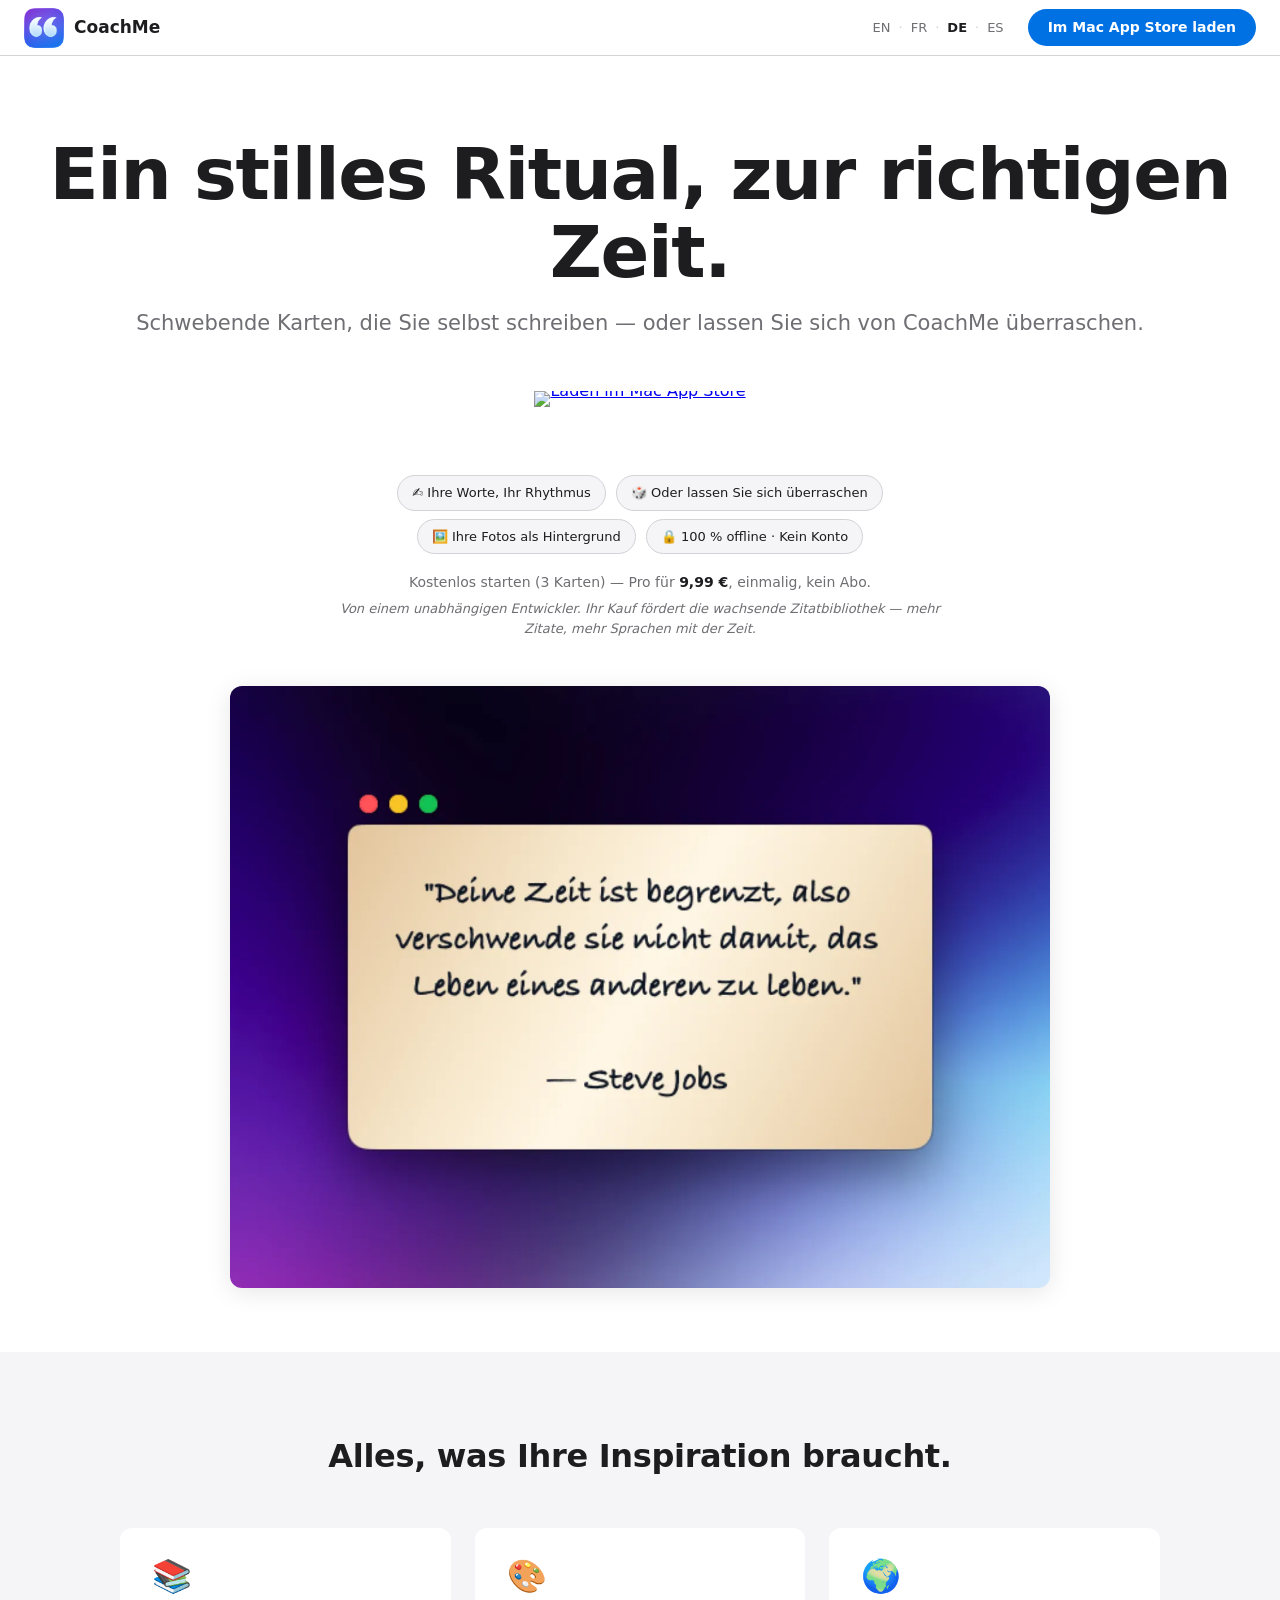
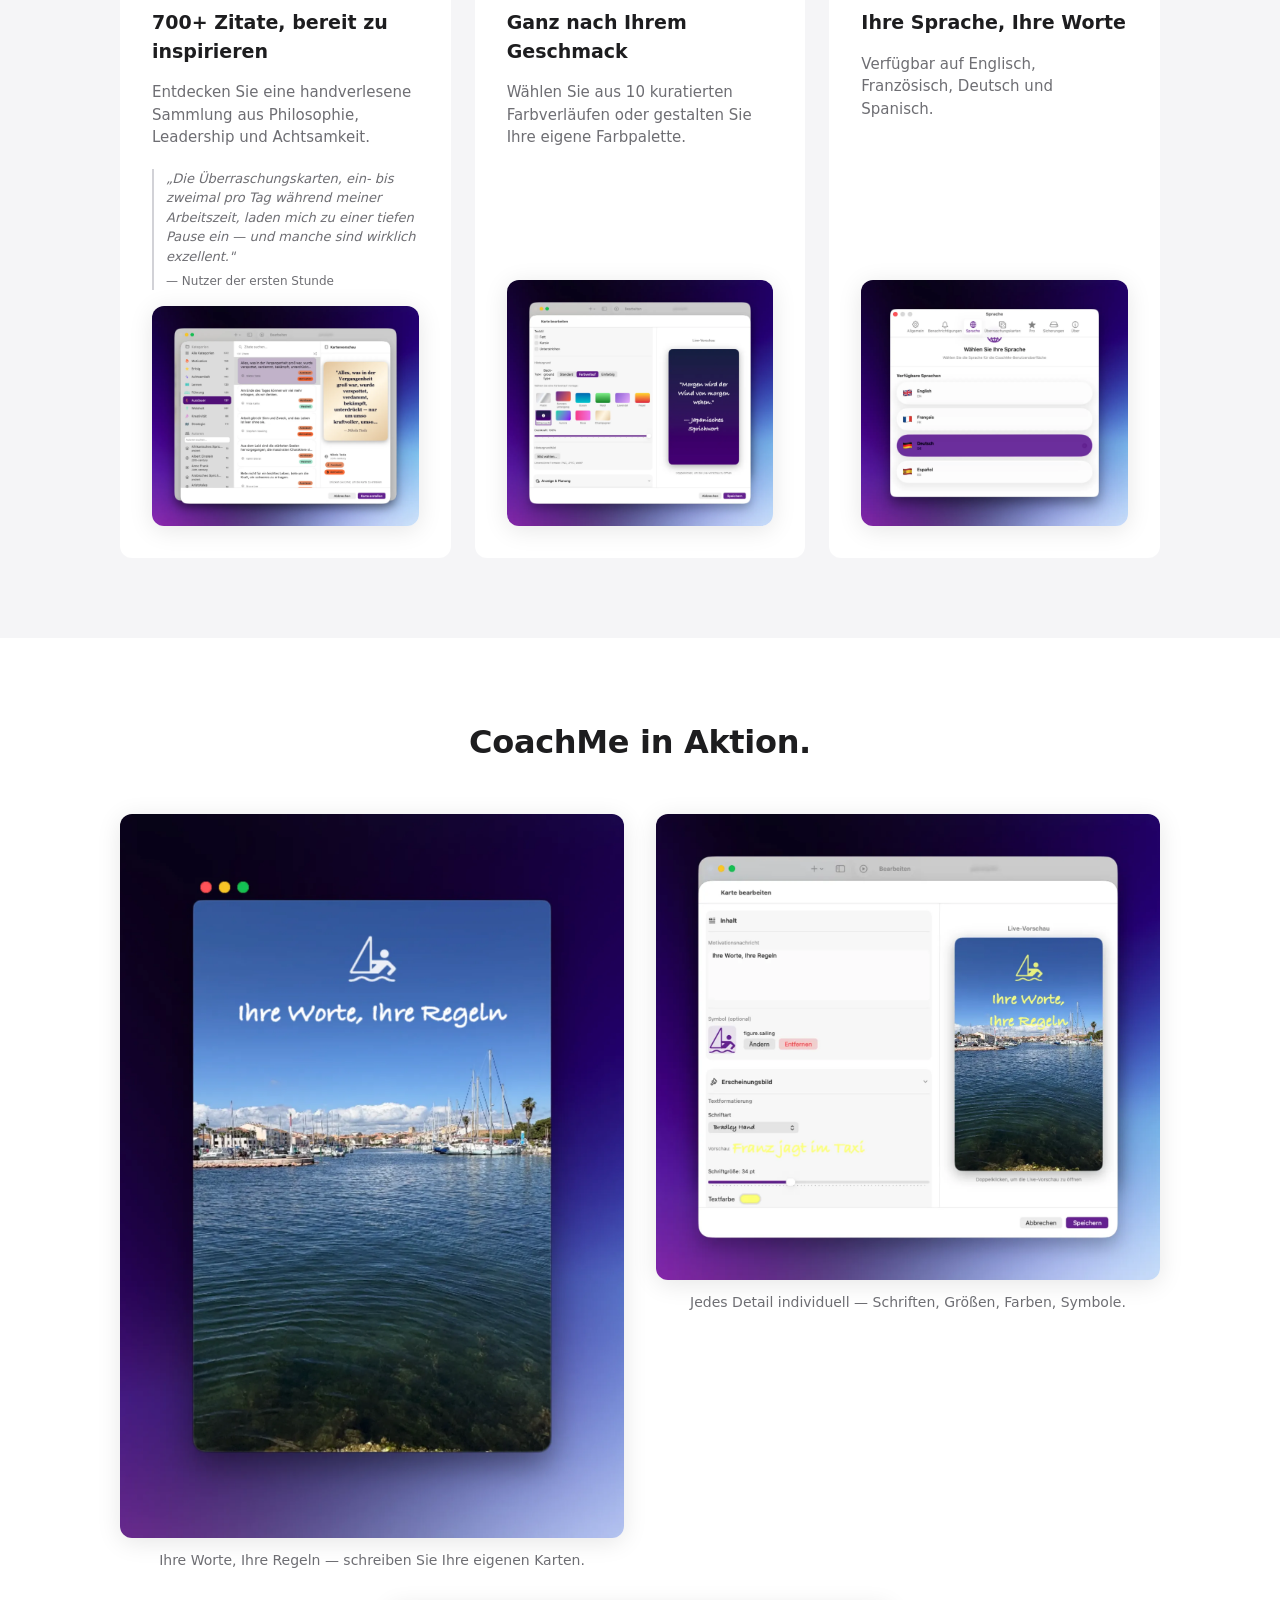
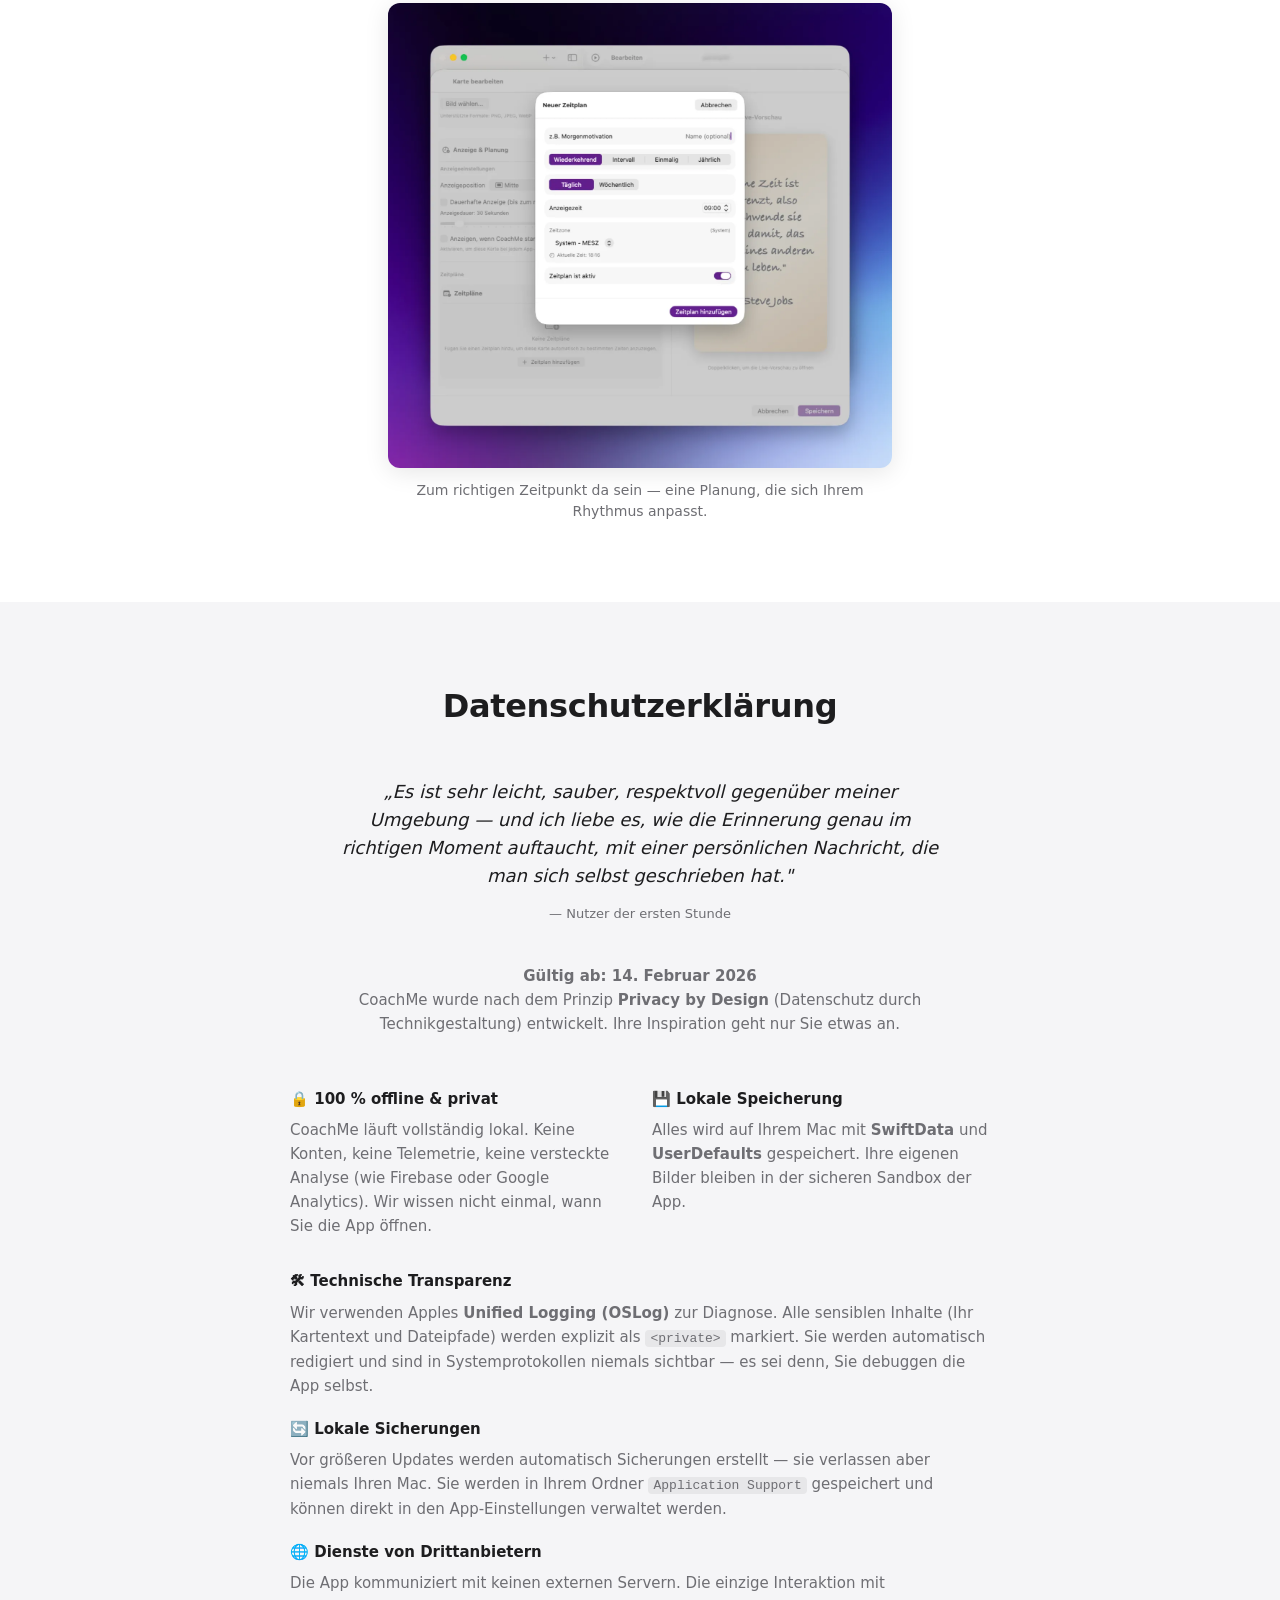
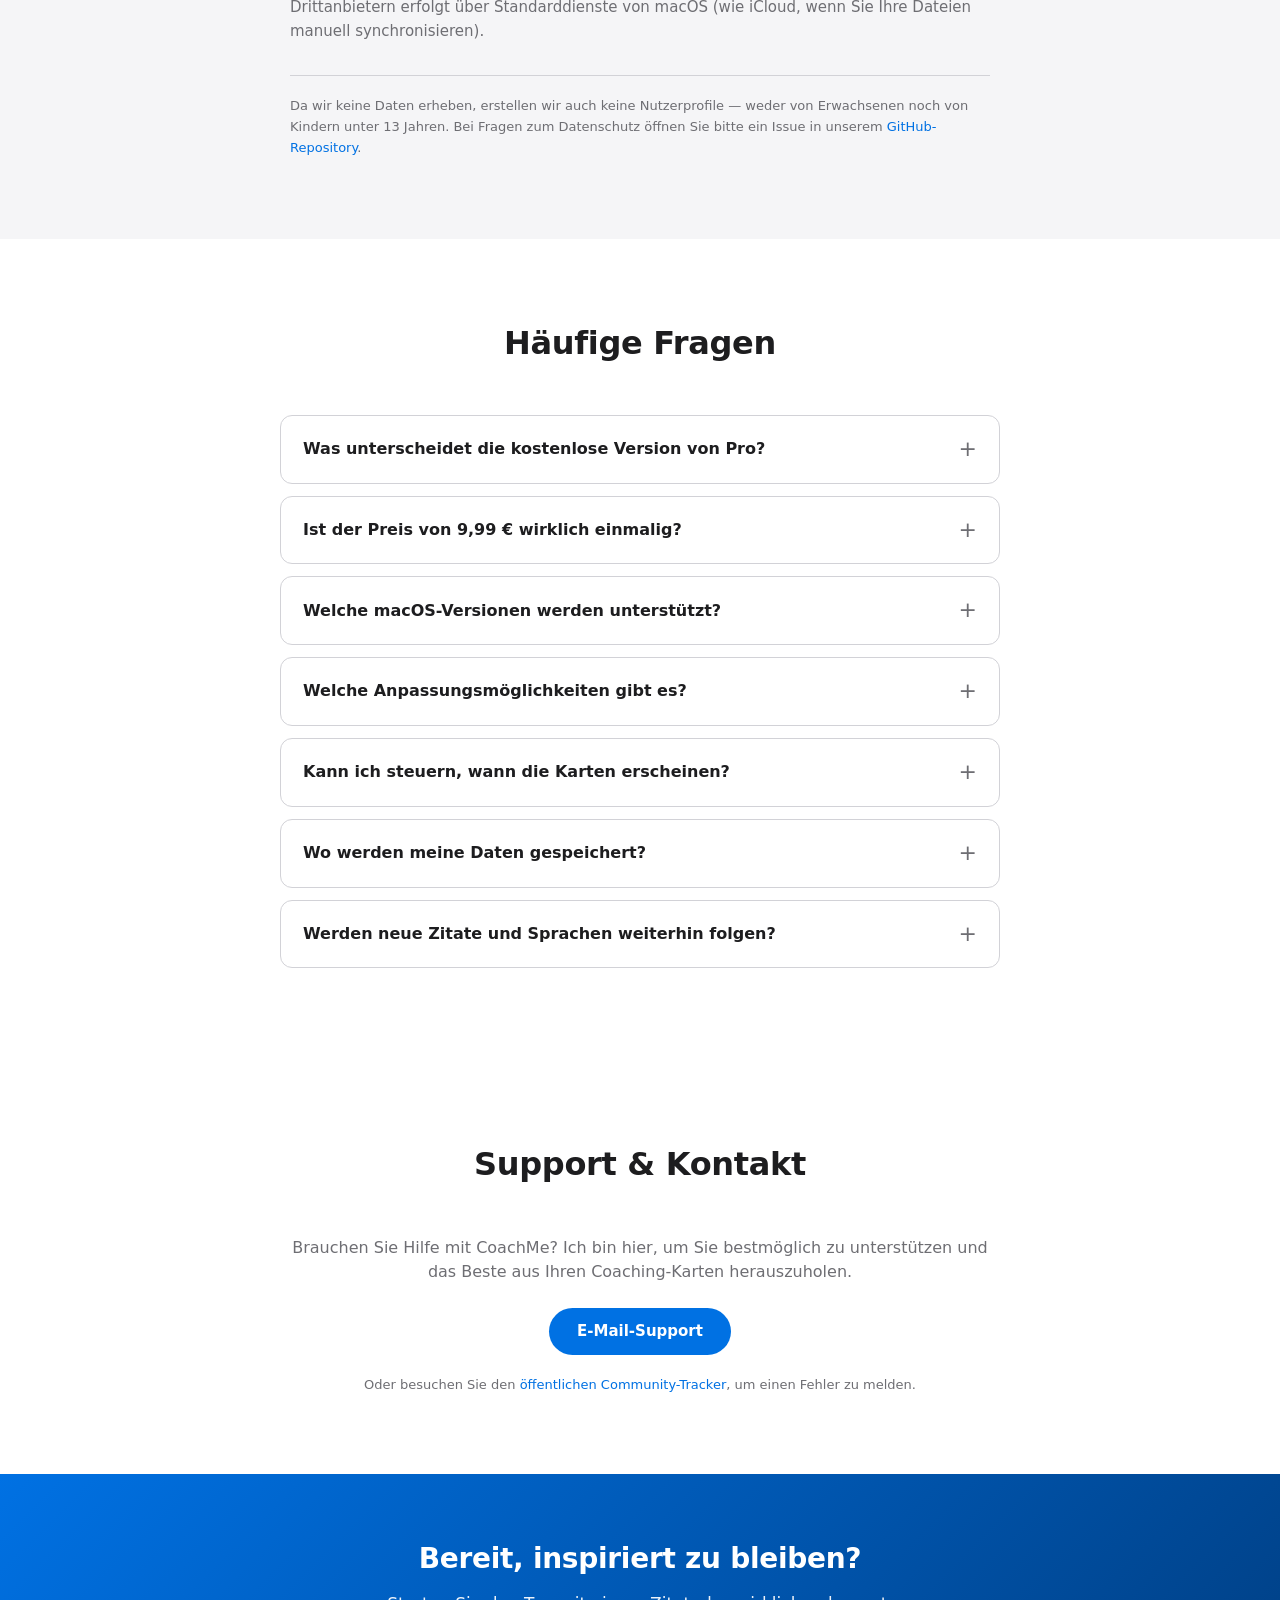
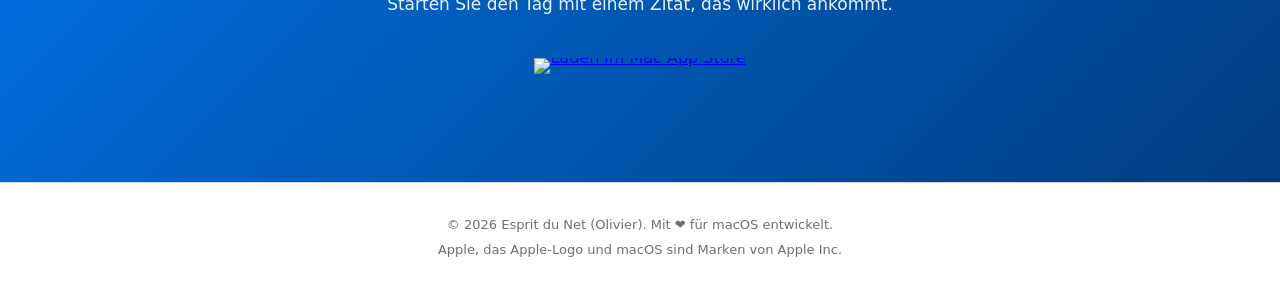
==== commit 5f5e5e13: "fix(i18n): align quote count to 700+ across all four languages The app now ships with 722 hand-curat" ====
--- a/de/index.html
+++ b/de/index.html
@@ -8,7 +8,7 @@
     <!-- Primary meta -->
     <title>CoachMe — Tägliche Motivation für Ihren Mac</title>
     <meta name="description"
-        content="CoachMe — Motivierende schwebende Karten für macOS. 600+ sorgfältig ausgewählte Zitate, intelligente Planung, elegantes Design.">
+        content="CoachMe — Motivierende schwebende Karten für macOS. 700+ sorgfältig ausgewählte Zitate, intelligente Planung, elegantes Design.">
 
     <!-- Canonical + hreflang alternates -->
     <link rel="canonical" href="https://coachme.esprit-du-net.eu/de/">
@@ -21,7 +21,7 @@
     <!-- Open Graph -->
     <meta property="og:title" content="CoachMe — Tägliche Motivation für Ihren Mac">
     <meta property="og:description"
-        content="Motivierende schwebende Karten für macOS. 600+ sorgfältig ausgewählte Zitate, intelligente Planung, elegantes Design.">
+        content="Motivierende schwebende Karten für macOS. 700+ sorgfältig ausgewählte Zitate, intelligente Planung, elegantes Design.">
     <meta property="og:image"
         content="https://coachme.esprit-du-net.eu/screenshots/web/screenshot-01-steve-jobs-card-DE.webp">
     <meta property="og:url" content="https://coachme.esprit-du-net.eu/de/">
@@ -35,7 +35,7 @@
     <meta name="twitter:card" content="summary_large_image">
     <meta name="twitter:title" content="CoachMe — Tägliche Motivation für Ihren Mac">
     <meta name="twitter:description"
-        content="Motivierende schwebende Karten für macOS. 600+ sorgfältig ausgewählte Zitate, intelligente Planung, elegantes Design.">
+        content="Motivierende schwebende Karten für macOS. 700+ sorgfältig ausgewählte Zitate, intelligente Planung, elegantes Design.">
     <meta name="twitter:image"
         content="https://coachme.esprit-du-net.eu/screenshots/web/screenshot-01-steve-jobs-card-DE.webp">
 
@@ -76,11 +76,11 @@
       "author": {
         "@type": "Person",
         "name": "Olivier",
-        "url": "https://esprit-du-net.eu/"
+        "url": "https://whoami.esprit-du-net.eu/"
       },
       "publisher": {
         "@type": "Organization",
-        "name": "Esprit du Net"
+        "name": "Esprit du Net by Olivier Maréchal"
       }
     }
     </script>
@@ -210,14 +210,14 @@
             <div class="features-grid">
                 <div class="feature-card">
                     <div class="emoji">📚</div>
-                    <h3>600+ Zitate, bereit zu inspirieren</h3>
+                    <h3>700+ Zitate, bereit zu inspirieren</h3>
                     <p>Entdecken Sie eine handverlesene Sammlung aus Philosophie, Leadership und Achtsamkeit.</p>
                     <blockquote class="feature-testimonial">
                         „Die Überraschungskarten, ein- bis zweimal pro Tag während meiner Arbeitszeit, laden mich zu einer tiefen Pause ein — und manche sind wirklich exzellent."
                         <cite>— Nutzer der ersten Stunde</cite>
                     </blockquote>
                     <img src="/screenshots/web/screenshot-02-quote-library-DE.webp"
-                        alt="CoachMe Zitatbibliothek mit 600+ sorgfältig ausgewählten Zitaten">
+                        alt="CoachMe Zitatbibliothek mit 700+ sorgfältig ausgewählten Zitaten">
                 </div>
 
                 <div class="feature-card">
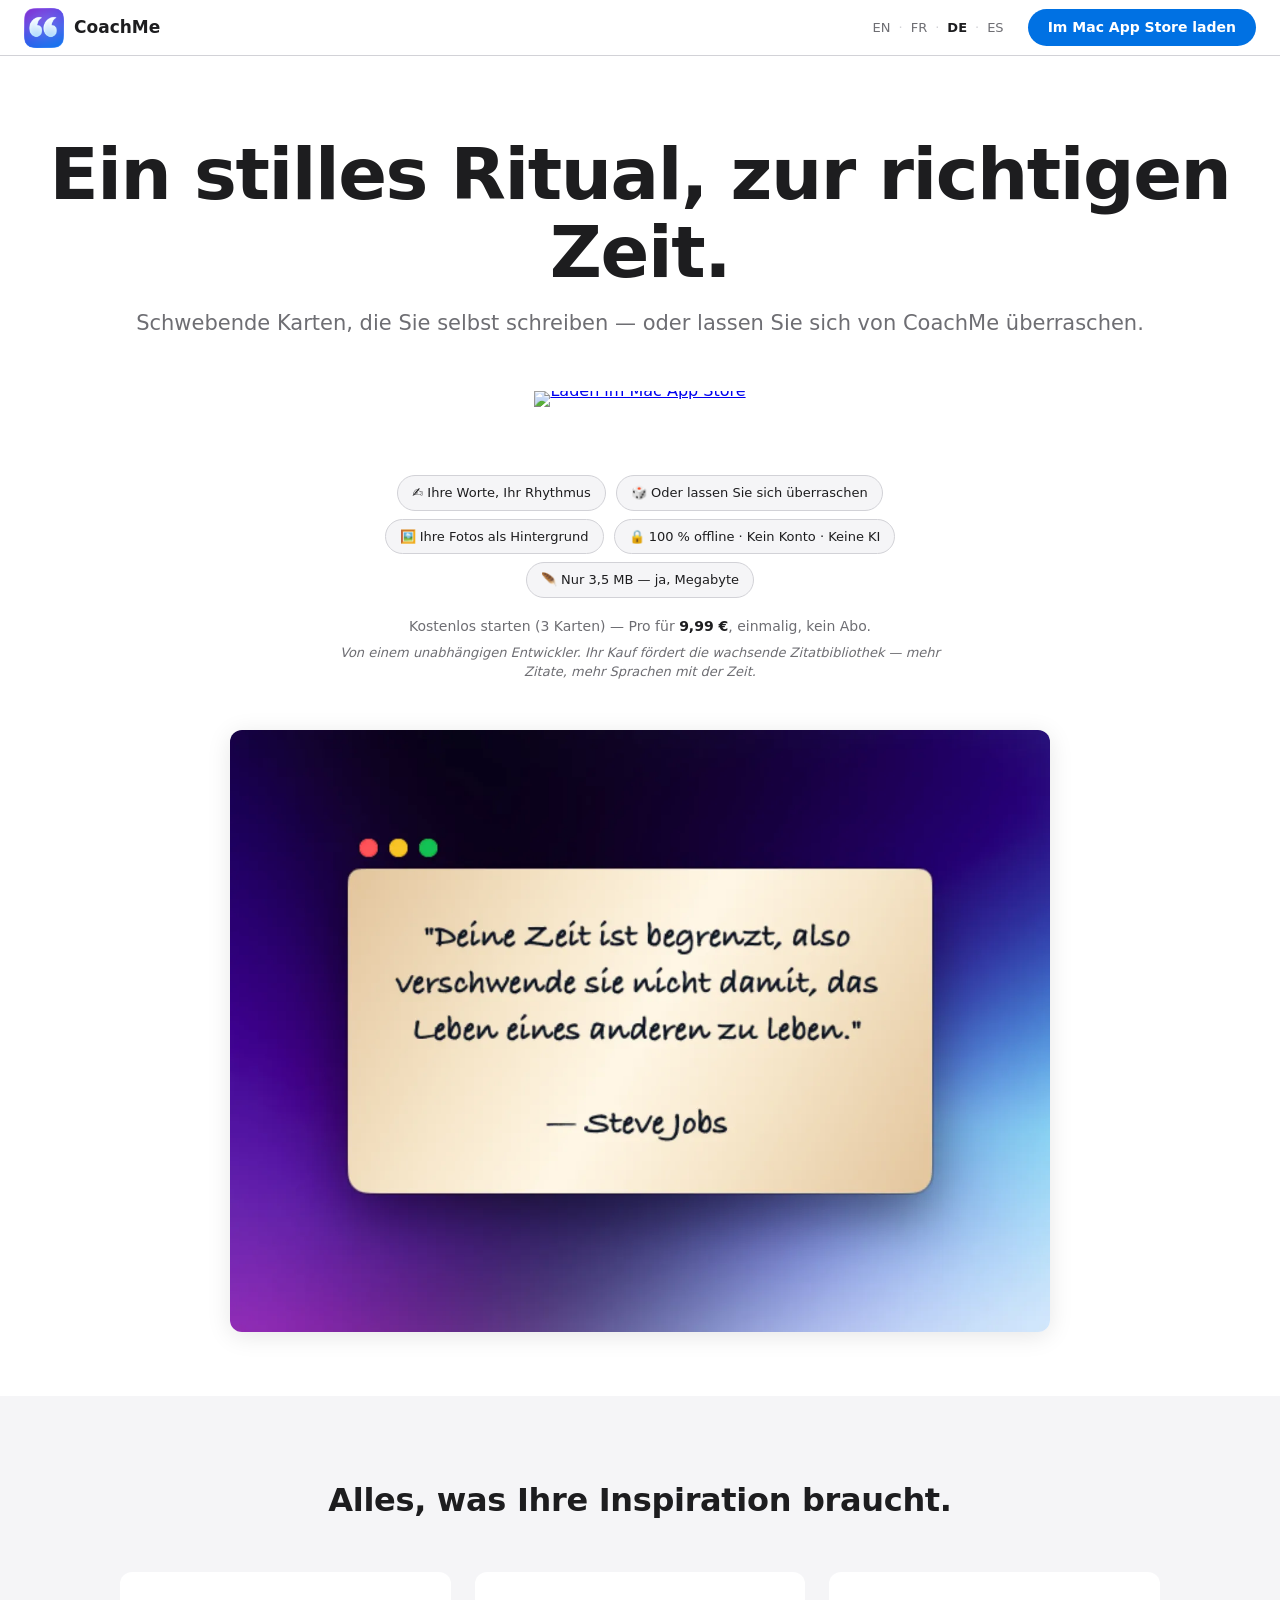
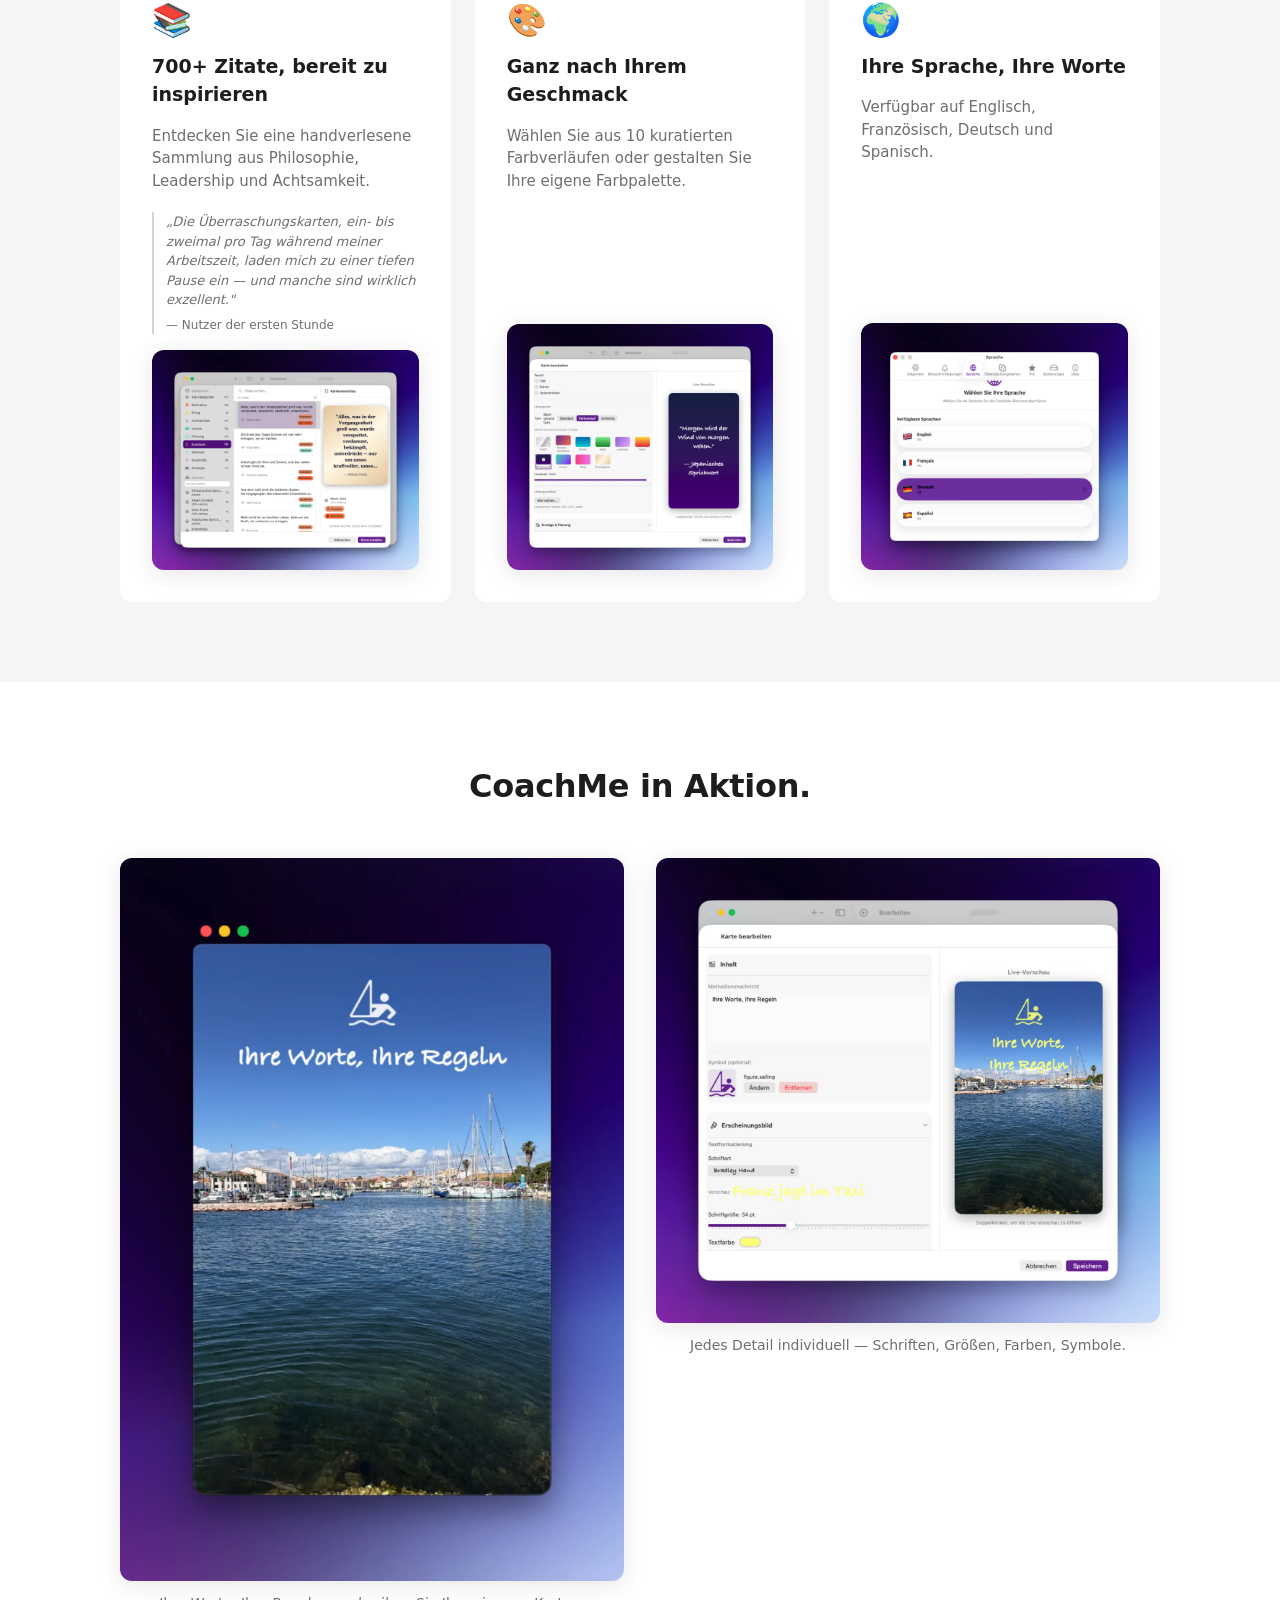
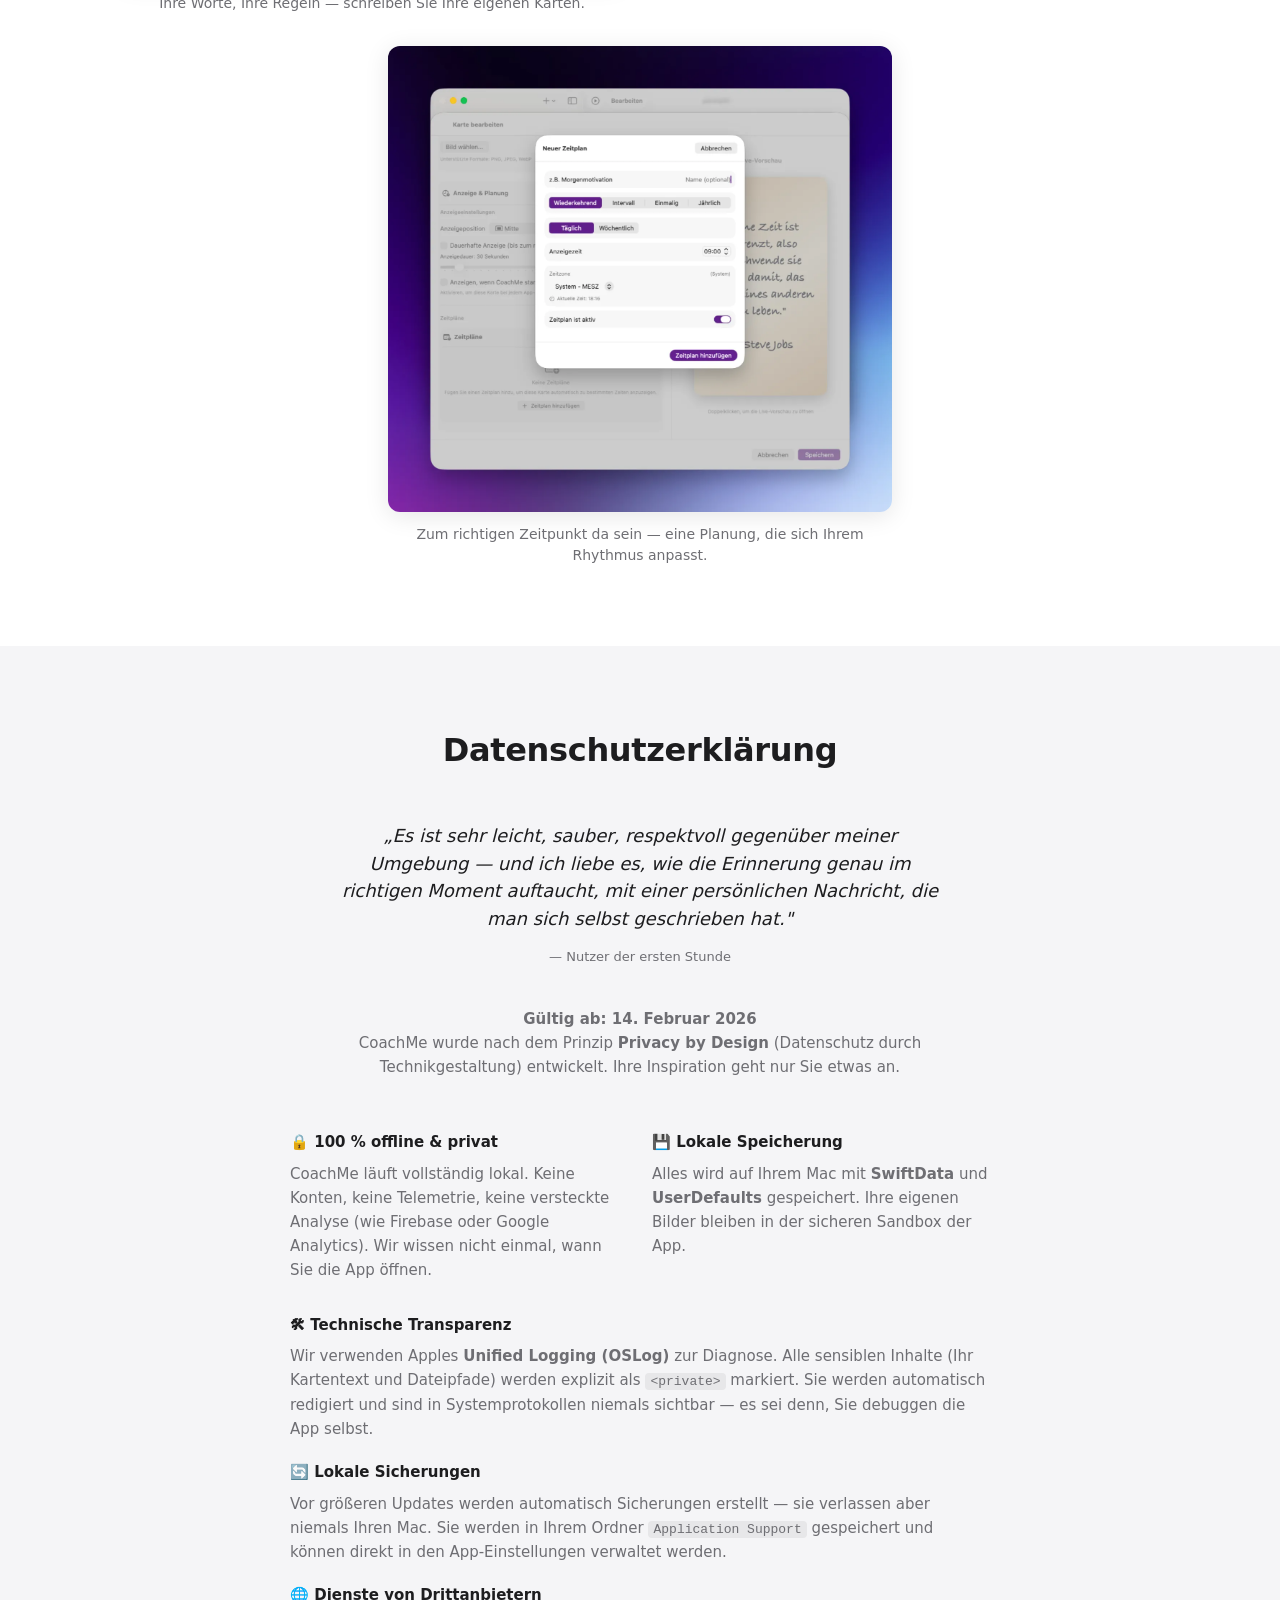
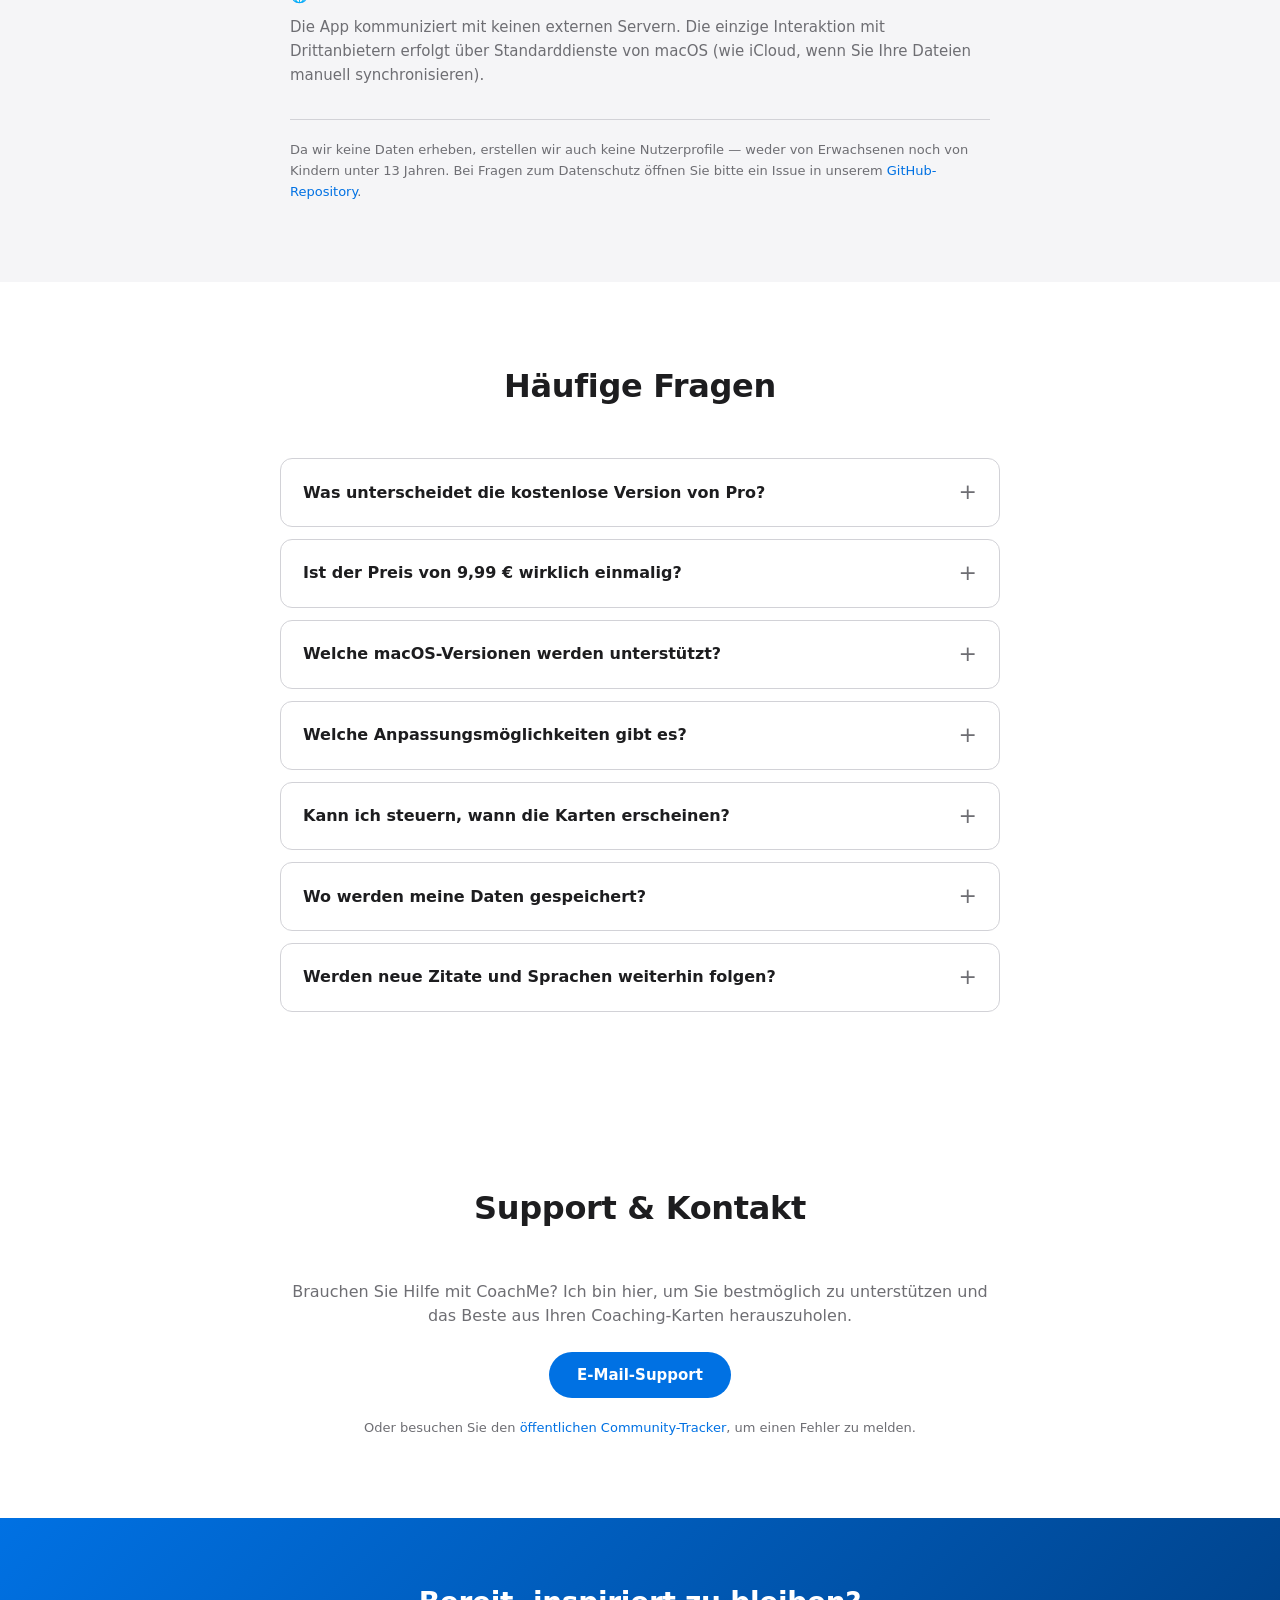
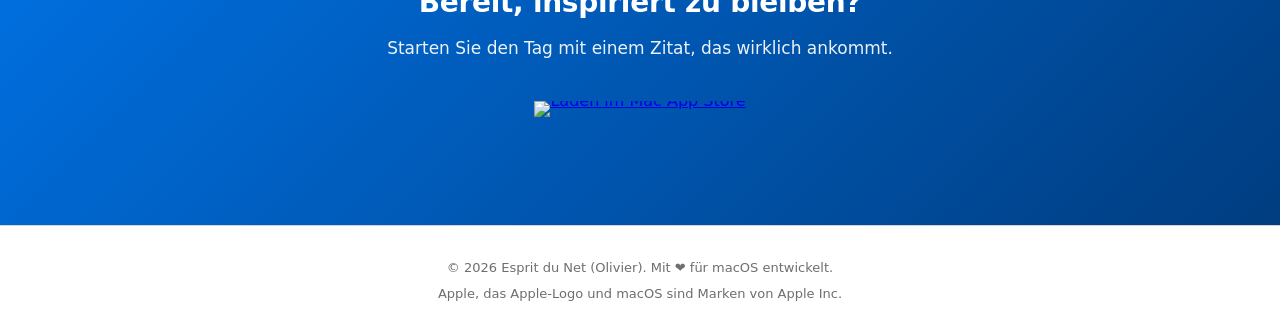
==== commit 494a3a93: "feat(i18n): surface No-AI and 3.5 MB app size in hero (all languages) Two differentiators were missi" ====
--- a/de/index.html
+++ b/de/index.html
@@ -191,7 +191,8 @@
             <li>✍️ Ihre Worte, Ihr Rhythmus</li>
             <li>🎲 Oder lassen Sie sich überraschen</li>
             <li>🖼️ Ihre Fotos als Hintergrund</li>
-            <li>🔒 100 % offline · Kein Konto</li>
+            <li>🔒 100 % offline · Kein Konto · Keine KI</li>
+            <li>🪶 Nur 3,5 MB — ja, Megabyte</li>
         </ul>
         <p class="free-tagline">Kostenlos starten (3 Karten) — Pro für <strong>9,99 €</strong>, einmalig, kein Abo.</p>
         <p class="indie-note">Von einem unabhängigen Entwickler. Ihr Kauf fördert die wachsende Zitatbibliothek — mehr Zitate, mehr Sprachen mit der Zeit.</p>
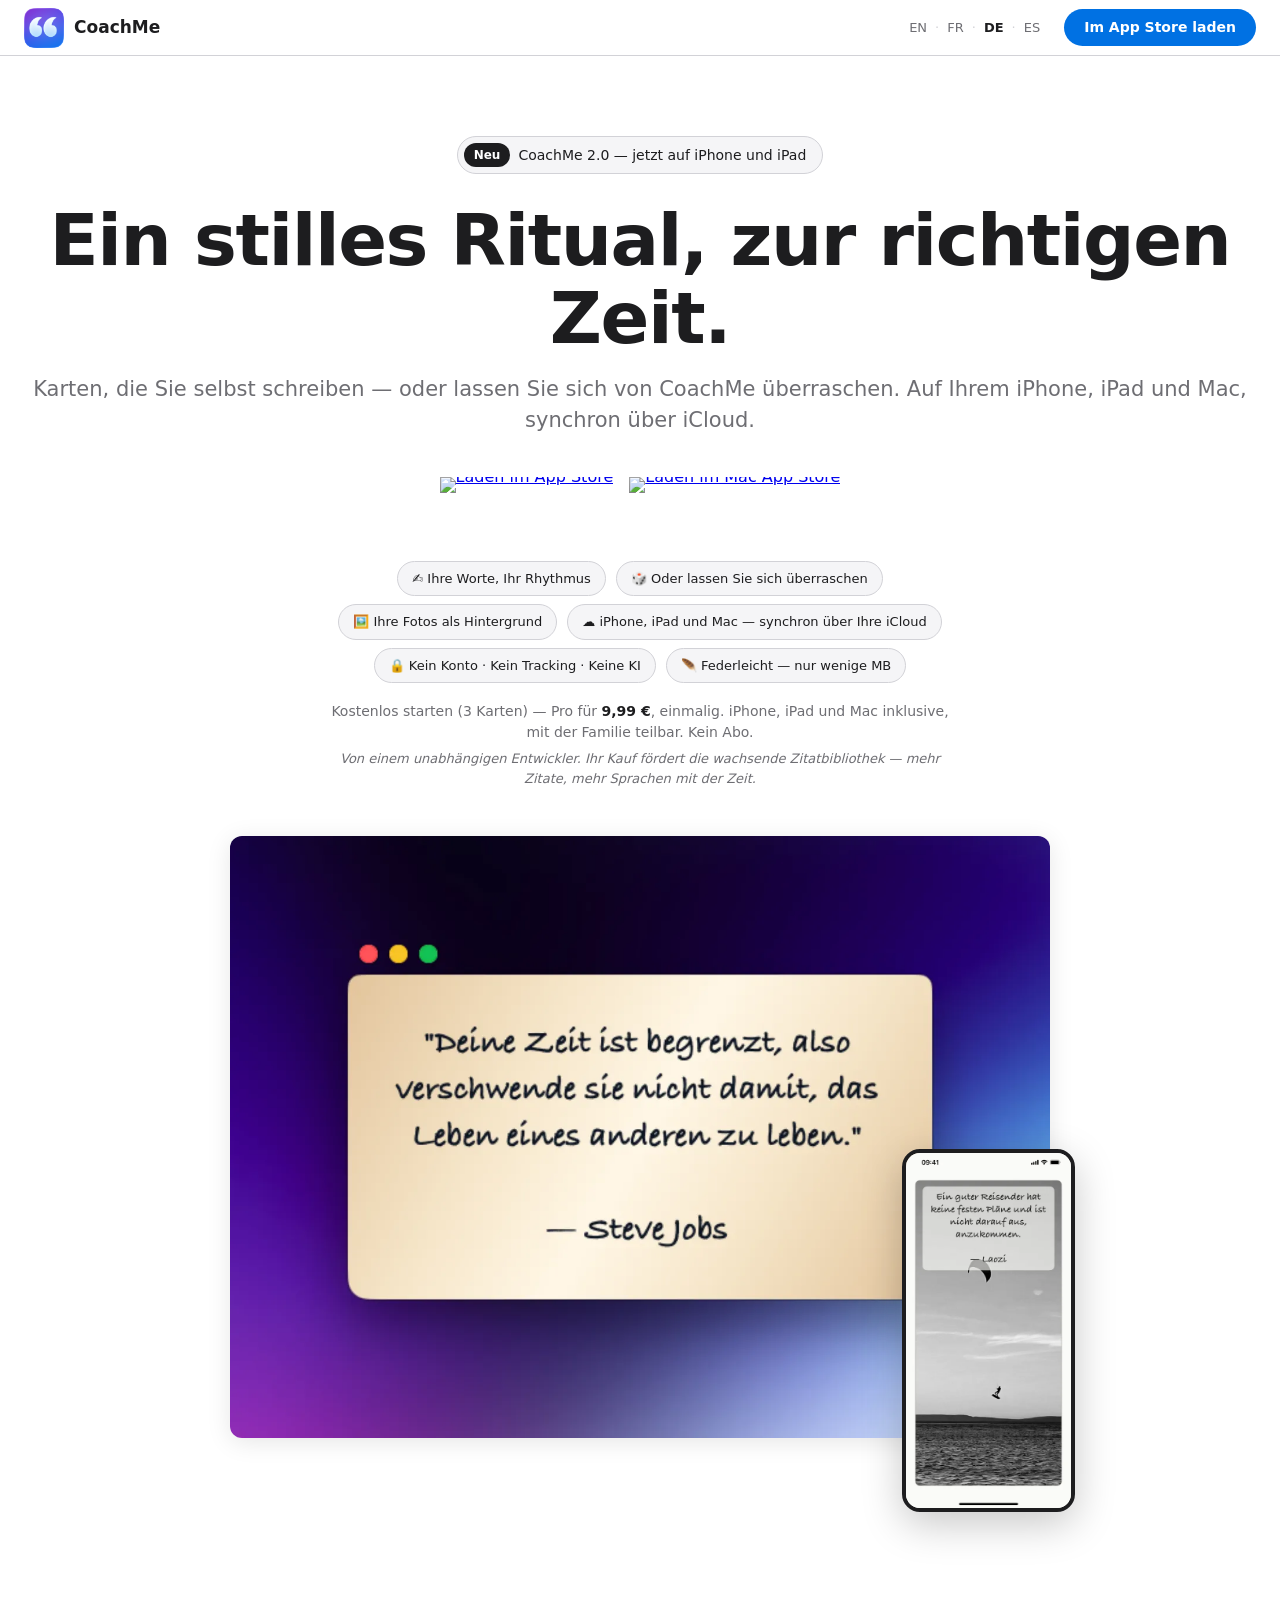
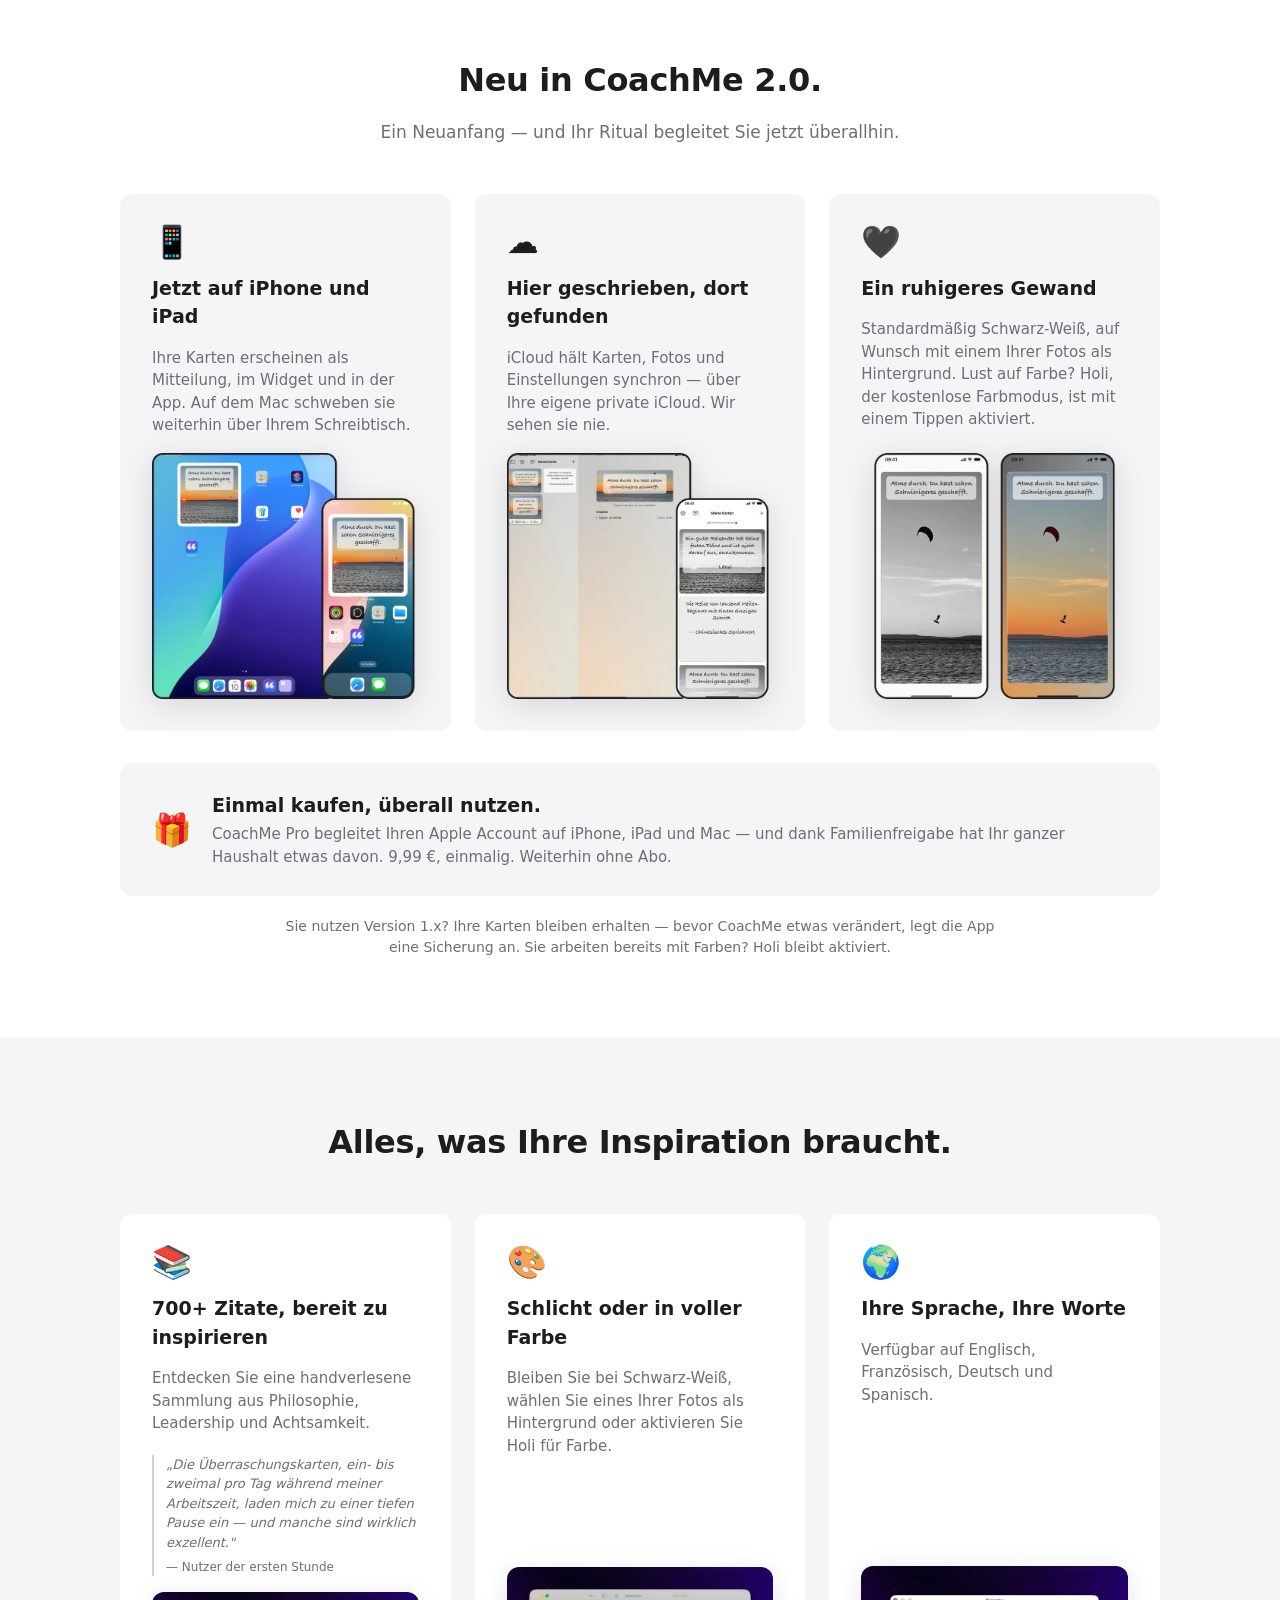
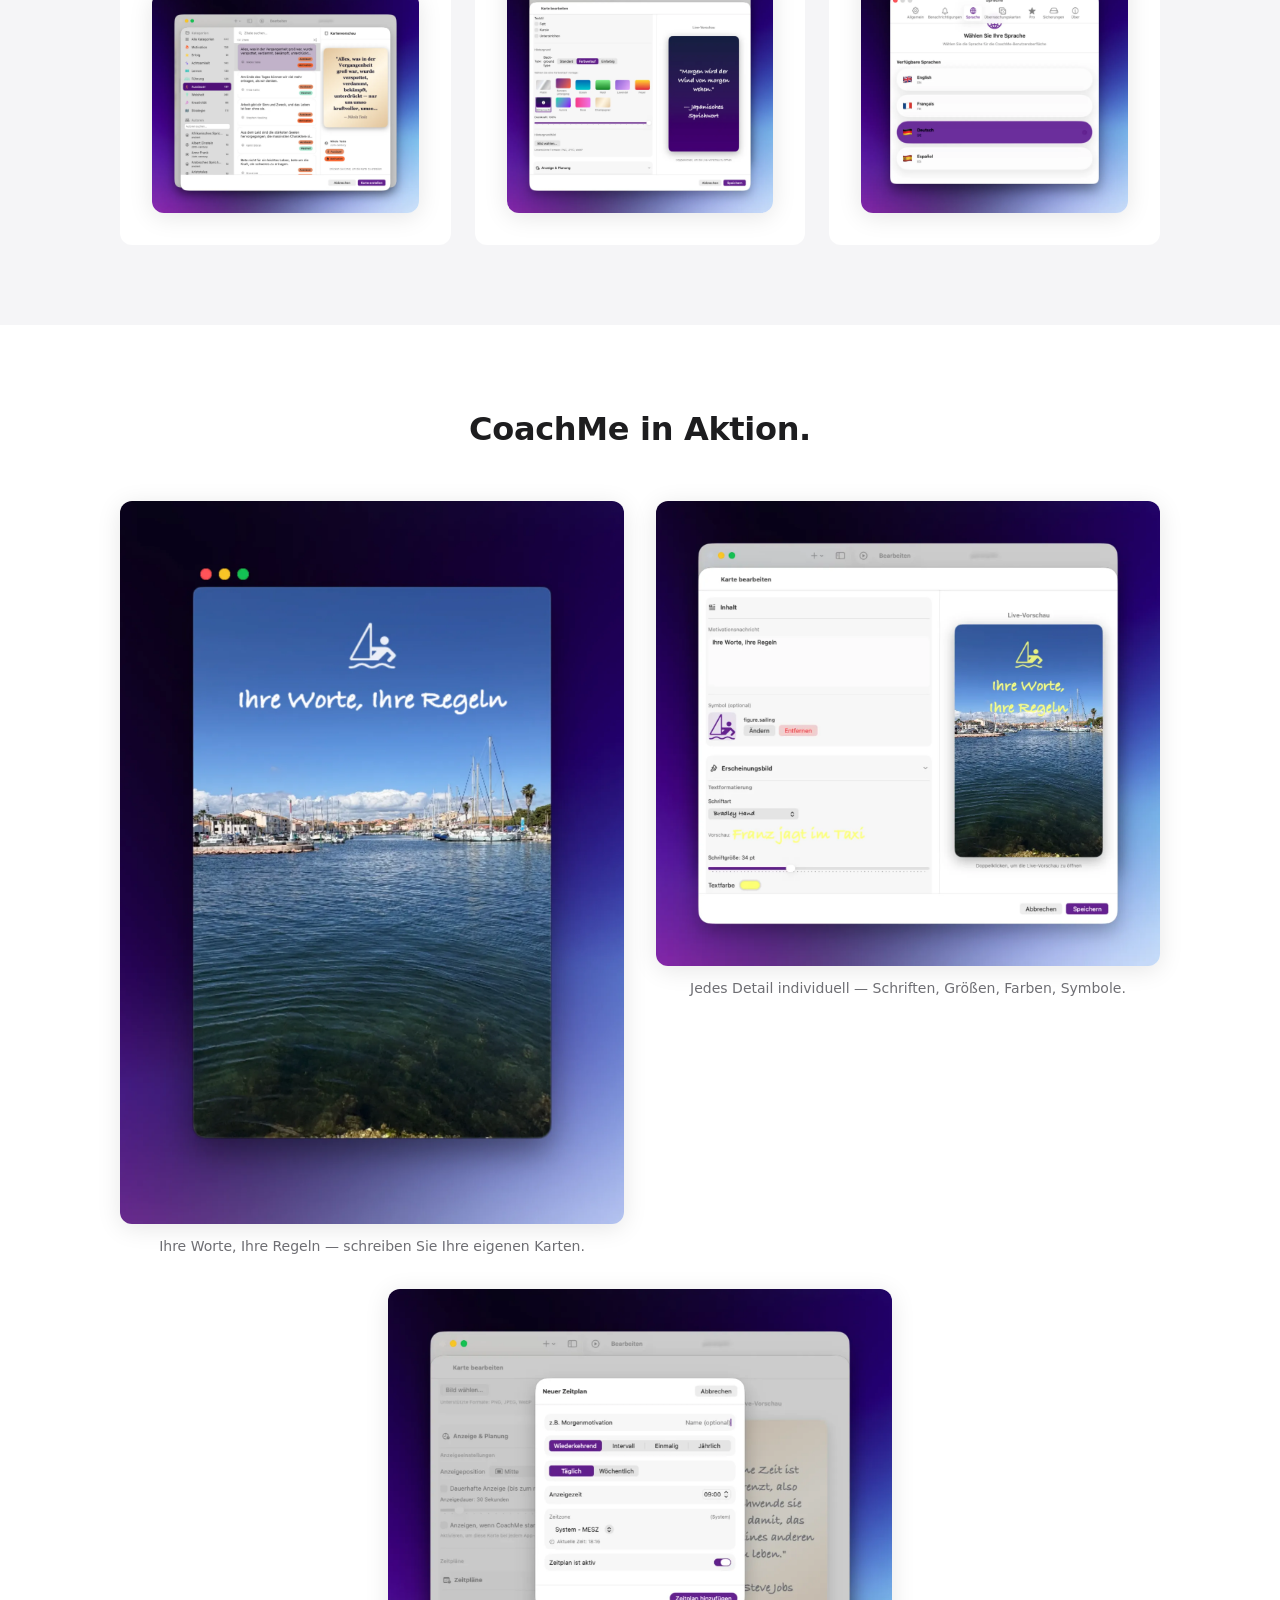
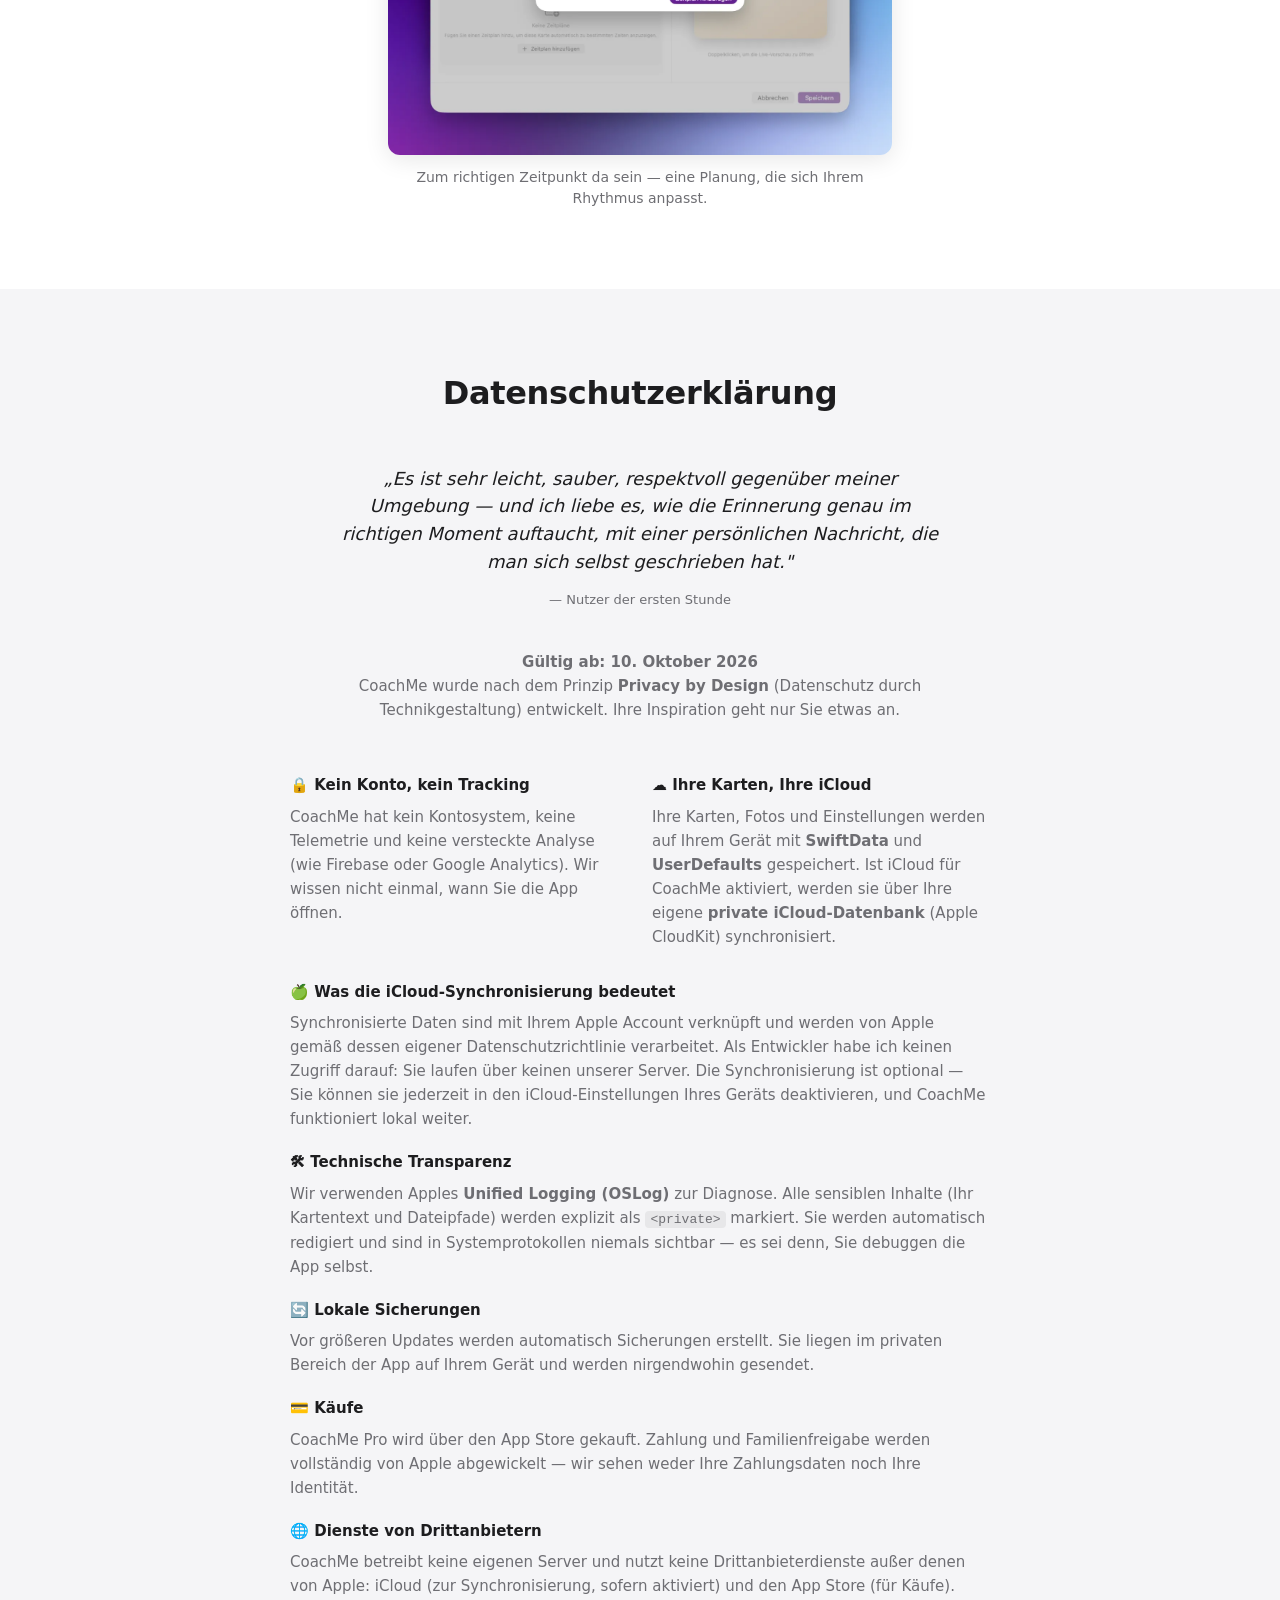
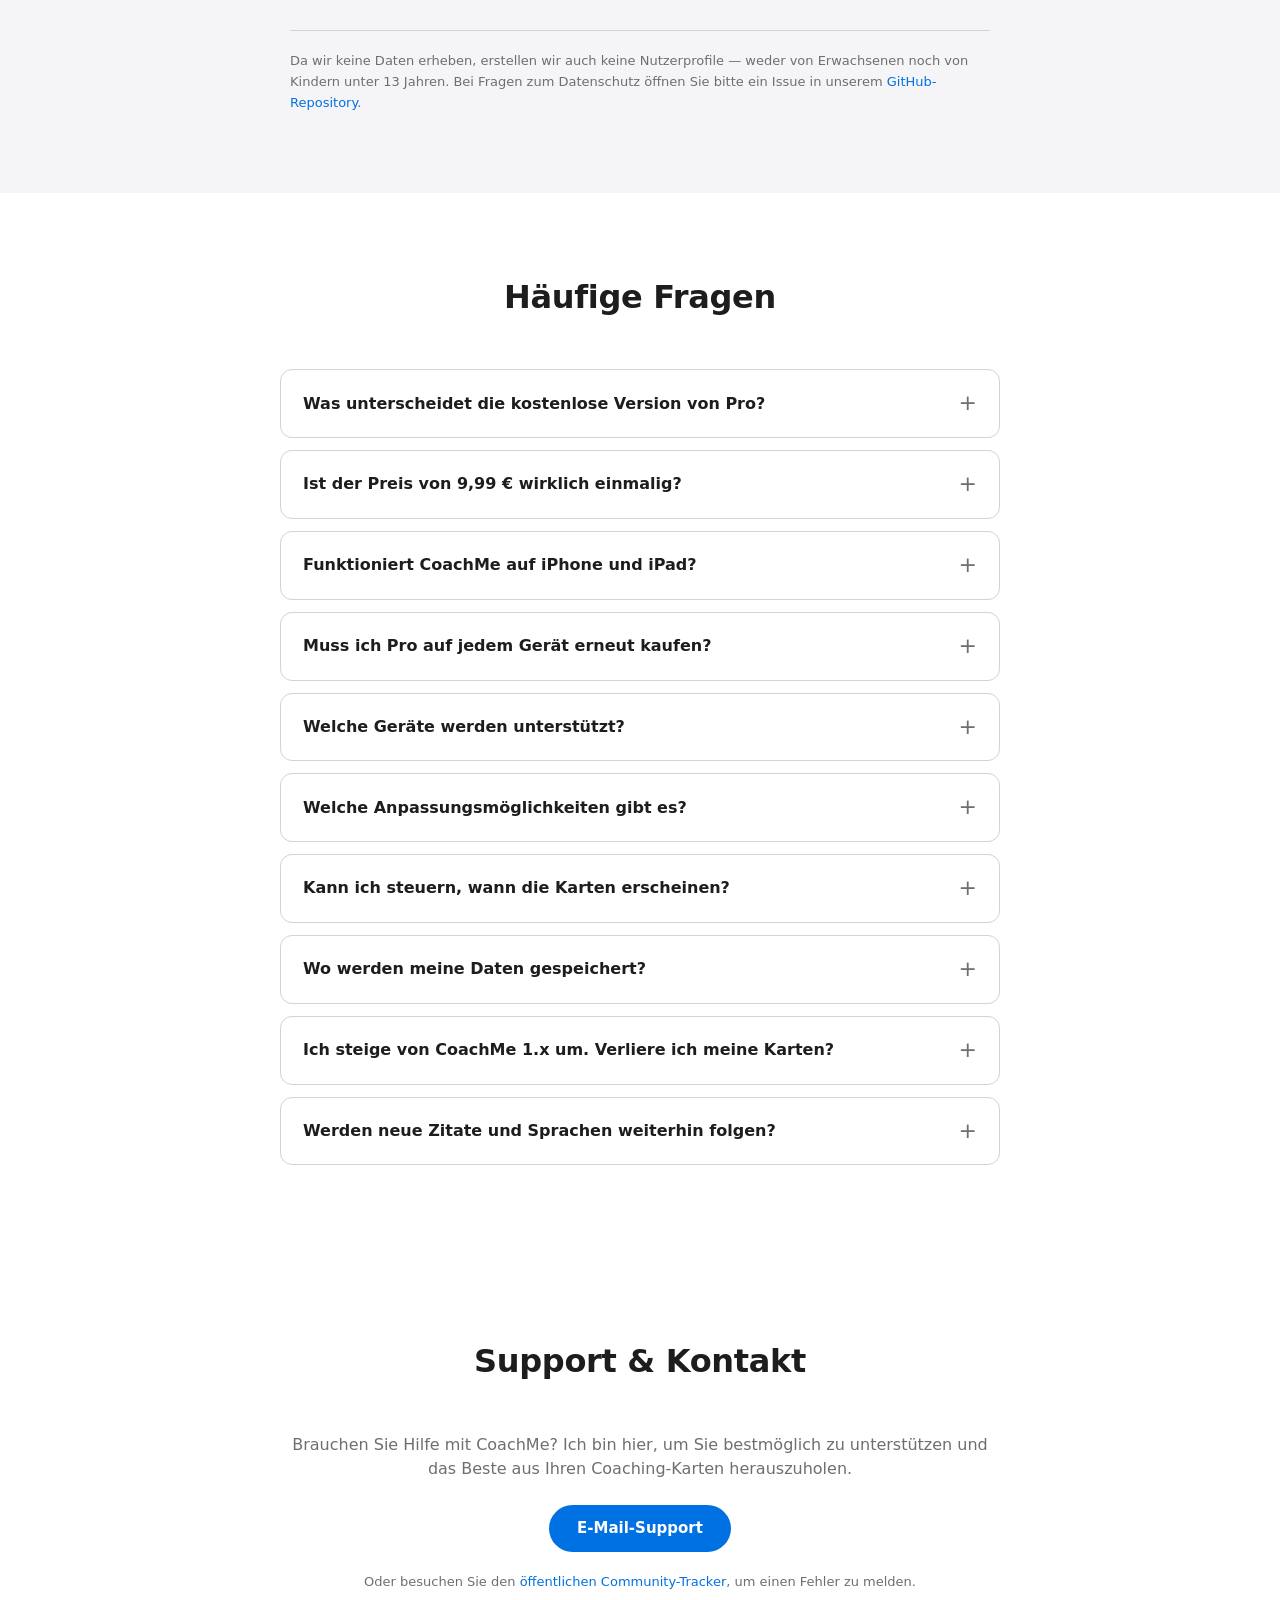
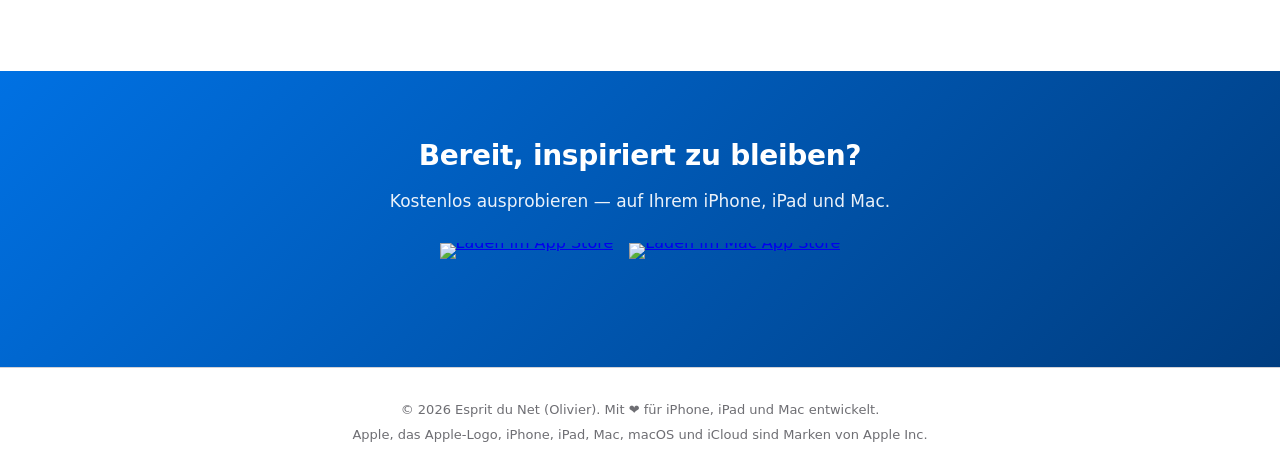
==== commit ba8f4267: "feat(v2): announce CoachMe 2.0 on iPhone, iPad and Mac (all languages) - Hero: 2.0 announcement pill" ====
--- a/de/index.html
+++ b/de/index.html
@@ -6,9 +6,12 @@
     <meta name="viewport" content="width=device-width, initial-scale=1.0">
 
     <!-- Primary meta -->
-    <title>CoachMe — Tägliche Motivation für Ihren Mac</title>
+    <title>CoachMe — Ein stilles Ritual für iPhone, iPad und Mac</title>
     <meta name="description"
-        content="CoachMe — Motivierende schwebende Karten für macOS. 700+ sorgfältig ausgewählte Zitate, intelligente Planung, elegantes Design.">
+        content="Karten, die Sie im richtigen Moment inspirieren — selbst geschrieben oder aus über 700 ausgewählten Zitaten. Auf iPhone, iPad und Mac, synchronisiert über iCloud. Einmaliger Kauf, kein Abo.">
+
+    <!-- Smart App Banner (Safari auf iPhone und iPad) -->
+    <meta name="apple-itunes-app" content="app-id=6760231959">
 
     <!-- Canonical + hreflang alternates -->
     <link rel="canonical" href="https://coachme.esprit-du-net.eu/de/">
@@ -19,9 +22,9 @@
     <link rel="alternate" hreflang="x-default" href="https://coachme.esprit-du-net.eu/">
 
     <!-- Open Graph -->
-    <meta property="og:title" content="CoachMe — Tägliche Motivation für Ihren Mac">
+    <meta property="og:title" content="CoachMe — Ein stilles Ritual für iPhone, iPad und Mac">
     <meta property="og:description"
-        content="Motivierende schwebende Karten für macOS. 700+ sorgfältig ausgewählte Zitate, intelligente Planung, elegantes Design.">
+        content="Karten, die Sie im richtigen Moment inspirieren — selbst geschrieben oder aus über 700 ausgewählten Zitaten. Jetzt auf iPhone, iPad und Mac, synchronisiert über iCloud.">
     <meta property="og:image"
         content="https://coachme.esprit-du-net.eu/screenshots/web/screenshot-01-steve-jobs-card-DE.webp">
     <meta property="og:url" content="https://coachme.esprit-du-net.eu/de/">
@@ -33,9 +36,9 @@
 
     <!-- Twitter Card -->
     <meta name="twitter:card" content="summary_large_image">
-    <meta name="twitter:title" content="CoachMe — Tägliche Motivation für Ihren Mac">
+    <meta name="twitter:title" content="CoachMe — Ein stilles Ritual für iPhone, iPad und Mac">
     <meta name="twitter:description"
-        content="Motivierende schwebende Karten für macOS. 700+ sorgfältig ausgewählte Zitate, intelligente Planung, elegantes Design.">
+        content="Karten, die Sie im richtigen Moment inspirieren — selbst geschrieben oder aus über 700 ausgewählten Zitaten. Jetzt auf iPhone, iPad und Mac, synchronisiert über iCloud.">
     <meta name="twitter:image"
         content="https://coachme.esprit-du-net.eu/screenshots/web/screenshot-01-steve-jobs-card-DE.webp">
 
@@ -50,27 +53,27 @@
       "name": "CoachMe",
       "alternateName": "CoachMe — Tägliche Motivation",
       "applicationCategory": "LifestyleApplication",
-      "operatingSystem": "macOS 26 Tahoe",
-      "softwareVersion": "1.0.5",
+      "operatingSystem": "iOS, iPadOS, macOS 15 oder neuer",
+      "softwareVersion": "2.0.0",
       "url": "https://coachme.esprit-du-net.eu/de/",
       "image": "https://coachme.esprit-du-net.eu/icon.png",
-      "description": "Ein stilles Ritual, zur richtigen Zeit. Schwebende Motivationskarten, die Sie selbst schreiben — oder lassen Sie sich von CoachMe mit ausgewählten Zitaten aus einer wachsenden Bibliothek überraschen. Eine macOS-App für Apple Silicon.",
+      "description": "Ein stilles Ritual, zur richtigen Zeit. Karten, die Sie selbst schreiben — oder lassen Sie sich von CoachMe mit ausgewählten Zitaten aus einer wachsenden Bibliothek überraschen. Auf iPhone, iPad und Mac, synchronisiert über iCloud.",
       "inLanguage": ["de", "en", "fr", "es"],
-      "downloadUrl": "https://apps.apple.com/de/app/coachme-daily-motivation/id6760231959?mt=12",
+      "downloadUrl": "https://apps.apple.com/de/app/coachme-daily-motivation/id6760231959",
       "offers": {
         "@type": "Offer",
         "price": "9.99",
         "priceCurrency": "EUR",
         "availability": "https://schema.org/InStock",
-        "url": "https://apps.apple.com/de/app/coachme-daily-motivation/id6760231959?mt=12"
+        "url": "https://apps.apple.com/de/app/coachme-daily-motivation/id6760231959"
       },
       "screenshot": [
         "https://coachme.esprit-du-net.eu/screenshots/web/screenshot-01-steve-jobs-card-DE.webp",
+        "https://coachme.esprit-du-net.eu/screenshots/web/v2-iphone-laotzu-bw-DE.webp",
+        "https://coachme.esprit-du-net.eu/screenshots/web/v2-devices-widget-DE.webp",
+        "https://coachme.esprit-du-net.eu/screenshots/web/v2-devices-sync-DE.webp",
+        "https://coachme.esprit-du-net.eu/screenshots/web/v2-iphone-bw-holi-DE.webp",
         "https://coachme.esprit-du-net.eu/screenshots/web/screenshot-02-quote-library-DE.webp",
-        "https://coachme.esprit-du-net.eu/screenshots/web/screenshot-03-gradient-colors-DE.webp",
-        "https://coachme.esprit-du-net.eu/screenshots/web/screenshot-04-languages-DE.webp",
-        "https://coachme.esprit-du-net.eu/screenshots/web/screenshot-05-your-inspiration-DE.webp",
-        "https://coachme.esprit-du-net.eu/screenshots/web/screenshot-06-make-it-yours-DE.webp",
         "https://coachme.esprit-du-net.eu/screenshots/web/screenshot-07-full-scheduling-DE.webp"
       ],
       "author": {
@@ -94,7 +97,7 @@
           "name": "Was unterscheidet die kostenlose Version von Pro?",
           "acceptedAnswer": {
             "@type": "Answer",
-            "text": "Die kostenlose Version erlaubt bis zu 3 individuelle Karten mit eigenen Texten oder Zitaten aus der integrierten Bibliothek. Pro (9,99 € einmalig) schaltet unbegrenzte individuelle Karten und Überraschungskarten frei, die automatisch aus der gesamten Bibliothek im Tagesverlauf gezogen werden. Alle Anpassungsmöglichkeiten — Farbverläufe, Fotos, Schriften, Planung — sind von Anfang an vollständig freigeschaltet, sowohl in Kostenlos als auch in Pro. Keine künstlichen Beschränkungen."
+            "text": "Die kostenlose Version erlaubt bis zu 3 individuelle Karten, und der Überraschungsmodus greift auf diese Karten zurück. Pro (9,99 €, einmalig) schaltet unbegrenzte Karten frei und lässt Überraschungskarten aus der gesamten Zitatbibliothek, aus Ihren eigenen Karten oder aus beidem kommen. Alle Anpassungsmöglichkeiten — Schwarz-Weiß oder Farbmodus Holi, eigene Fotos, Planung — sind von Anfang an freigeschaltet, in Kostenlos wie in Pro."
           }
         },
         {
@@ -102,15 +105,31 @@
           "name": "Ist der Preis von 9,99 € wirklich einmalig?",
           "acceptedAnswer": {
             "@type": "Answer",
-            "text": "Ja — einmal zahlen, für immer behalten. Kein Abo, keine wiederkehrende Belastung, keine Verlängerung. Zukünftige Erweiterungen der Bibliothek und neue Sprachen sind ohne Aufpreis enthalten."
-          }
-        },
-        {
-          "@type": "Question",
-          "name": "Welche macOS-Versionen werden unterstützt?",
-          "acceptedAnswer": {
-            "@type": "Answer",
-            "text": "CoachMe benötigt macOS 26 Tahoe oder neuer und läuft nativ auf Apple Silicon (M1, M2, M3, M4) für beste Leistung und optimale Akkulaufzeit."
+            "text": "Ja — einmal zahlen, für immer behalten, auf all Ihren Geräten. Kein Abo, keine wiederkehrende Belastung, keine Verlängerung. Zukünftige Erweiterungen der Bibliothek und neue Sprachen sind ohne Aufpreis enthalten."
+          }
+        },
+        {
+          "@type": "Question",
+          "name": "Funktioniert CoachMe auf iPhone und iPad?",
+          "acceptedAnswer": {
+            "@type": "Answer",
+            "text": "Ja, seit Version 2.0. Auf iPhone und iPad erscheinen Ihre Karten als Mitteilung, im Widget und in der App. Auf dem Mac schweben sie über Ihrem Schreibtisch. iCloud hält Karten, Fotos und Einstellungen auf all Ihren Geräten synchron."
+          }
+        },
+        {
+          "@type": "Question",
+          "name": "Muss ich Pro auf jedem Gerät erneut kaufen?",
+          "acceptedAnswer": {
+            "@type": "Answer",
+            "text": "Nein. CoachMe Pro ist mit Ihrem Apple Account verbunden: Einmal auf einem beliebigen Gerät gekauft, ist es auf Ihrem iPhone, iPad und Mac freigeschaltet. Über die Familienfreigabe profitieren auch Ihre Familienmitglieder."
+          }
+        },
+        {
+          "@type": "Question",
+          "name": "Welche Geräte werden unterstützt?",
+          "acceptedAnswer": {
+            "@type": "Answer",
+            "text": "CoachMe läuft auf iPhone, iPad und Mac. Auf dem Mac ist macOS 15 oder neuer erforderlich. Die Mindestversionen von iOS und iPadOS finden Sie auf der App-Store-Seite."
           }
         },
         {
@@ -118,7 +137,7 @@
           "name": "Welche Anpassungsmöglichkeiten gibt es?",
           "acceptedAnswer": {
             "@type": "Answer",
-            "text": "Sehr umfangreich. Sie können eigene Texte schreiben — Ziele, Mantras, Erinnerungen. Aus 10 sorgfältig ausgewählten Farbverläufen wählen oder Ihre eigene Farbpalette gestalten. Jedes Foto aus Ihrer Bibliothek als Kartenhintergrund verwenden. Schriften, Größen, Symbole wählen — jedes visuelle Detail. Ihre Karten bleiben Ihre Karten, auch wenn das Zitat aus der Bibliothek stammt."
+            "text": "Schreiben Sie eigene Texte — Ziele, Mantras, Erinnerungen. Bleiben Sie beim schlichten Schwarz-Weiß, nutzen Sie eines Ihrer Fotos als Hintergrund oder aktivieren Sie Holi, den kostenlosen Farbmodus. Ihre Karten bleiben Ihre Karten, auch wenn das Zitat aus der Bibliothek stammt."
           }
         },
         {
@@ -134,7 +153,15 @@
           "name": "Wo werden meine Daten gespeichert?",
           "acceptedAnswer": {
             "@type": "Answer",
-            "text": "Vollständig auf Ihrem Mac. CoachMe verwendet SwiftData und UserDefaults lokal — keine Cloud, kein Konto, keine Telemetrie. Wir wissen nicht einmal, wann Sie die App öffnen. Vor größeren Updates werden lokale Sicherungen erstellt, damit Sie Ihre Karten nie verlieren."
+            "text": "Auf Ihren Geräten und, wenn iCloud für CoachMe aktiviert ist, in Ihrer eigenen privaten iCloud. Niemals auf unseren Servern — wir haben keine. Kein Konto, keine Telemetrie: Wir wissen nicht einmal, wann Sie die App öffnen. Die iCloud-Synchronisierung lässt sich jederzeit in den Einstellungen Ihres Geräts deaktivieren."
+          }
+        },
+        {
+          "@type": "Question",
+          "name": "Ich steige von CoachMe 1.x um. Verliere ich meine Karten?",
+          "acceptedAnswer": {
+            "@type": "Answer",
+            "text": "Nein. Bevor CoachMe etwas verändert, legt die App eine Sicherung an. Wenn Sie bereits mit Farben arbeiten, bleibt Holi, der Farbmodus, aktiviert und Ihre Karten sehen aus wie zuvor. In den Einstellungen können Sie jederzeit zu Schwarz-Weiß wechseln."
           }
         },
         {
@@ -173,33 +200,87 @@
                 <a href="/es/" hreflang="es" lang="es">ES</a>
             </nav>
 
-            <a href="https://apps.apple.com/de/app/coachme-daily-motivation/id6760231959?mt=12" class="btn btn-sm"
-                aria-label="CoachMe im Mac App Store laden">Im Mac App Store laden</a>
+            <a href="https://apps.apple.com/de/app/coachme-daily-motivation/id6760231959" class="btn btn-sm"
+                aria-label="CoachMe im App Store laden">Im App Store laden</a>
         </div>
     </header>
 
     <!-- HERO -->
     <section class="hero">
+        <a href="#whats-new" class="hero-announce"><span class="tag">Neu</span> CoachMe 2.0 — jetzt auf iPhone und iPad</a>
         <h1>Ein stilles Ritual, zur richtigen Zeit.</h1>
-        <p class="subtitle">Schwebende Karten, die Sie selbst schreiben — oder lassen Sie sich von CoachMe überraschen.</p>
-        <a href="https://apps.apple.com/de/app/coachme-daily-motivation/id6760231959?mt=12" class="app-store-badge"
-            aria-label="CoachMe im Mac App Store laden">
-            <img src="https://tools.applemediaservices.com/api/badges/download-on-the-mac-app-store/black/de-de?size=250x83"
-                 alt="Laden im Mac App Store">
-        </a>
+        <p class="subtitle">Karten, die Sie selbst schreiben — oder lassen Sie sich von CoachMe überraschen. Auf Ihrem iPhone, iPad und Mac, synchron über iCloud.</p>
+        <div class="store-badges">
+            <a href="https://apps.apple.com/de/app/coachme-daily-motivation/id6760231959" class="app-store-badge"
+                aria-label="CoachMe im App Store für iPhone und iPad laden">
+                <img src="https://tools.applemediaservices.com/api/badges/download-on-the-app-store/black/de-de?size=250x83"
+                     alt="Laden im App Store">
+            </a>
+            <a href="https://apps.apple.com/de/app/coachme-daily-motivation/id6760231959?mt=12" class="app-store-badge"
+                aria-label="CoachMe im Mac App Store laden">
+                <img src="https://tools.applemediaservices.com/api/badges/download-on-the-mac-app-store/black/de-de?size=250x83"
+                     alt="Laden im Mac App Store">
+            </a>
+        </div>
         <ul class="hero-pills">
             <li>✍️ Ihre Worte, Ihr Rhythmus</li>
             <li>🎲 Oder lassen Sie sich überraschen</li>
             <li>🖼️ Ihre Fotos als Hintergrund</li>
-            <li>🔒 100 % offline · Kein Konto · Keine KI</li>
-            <li>🪶 Nur 3,5 MB — ja, Megabyte</li>
+            <li>☁️ iPhone, iPad und Mac — synchron über Ihre iCloud</li>
+            <li>🔒 Kein Konto · Kein Tracking · Keine KI</li>
+            <li>🪶 Federleicht — nur wenige MB</li>
         </ul>
-        <p class="free-tagline">Kostenlos starten (3 Karten) — Pro für <strong>9,99 €</strong>, einmalig, kein Abo.</p>
+        <p class="free-tagline">Kostenlos starten (3 Karten) — Pro für <strong>9,99 €</strong>, einmalig. iPhone, iPad und Mac inklusive, mit der Familie teilbar. Kein Abo.</p>
         <p class="indie-note">Von einem unabhängigen Entwickler. Ihr Kauf fördert die wachsende Zitatbibliothek — mehr Zitate, mehr Sprachen mit der Zeit.</p>
 
-        <div class="hero-screenshot">
+        <div class="hero-screenshot hero-devices">
             <img src="/screenshots/web/screenshot-01-steve-jobs-card-DE.webp"
-                alt="CoachMe — Motivationskarte mit Steve-Jobs-Zitat schwebt auf dem Schreibtisch">
+                alt="CoachMe — Motivationskarte mit Steve-Jobs-Zitat schwebt auf dem Mac-Schreibtisch">
+            <img class="hero-iphone" src="/screenshots/web/v2-iphone-laotzu-bw-DE.webp"
+                alt="CoachMe auf dem iPhone — eine Laozi-Karte in Schwarz-Weiß über einem Foto">
+        </div>
+    </section>
+
+    <!-- WHAT'S NEW -->
+    <section class="section-white" id="whats-new">
+        <div class="section-inner">
+            <h2 class="section-title">Neu in CoachMe 2.0.</h2>
+            <p class="section-intro">Ein Neuanfang — und Ihr Ritual begleitet Sie jetzt überallhin.</p>
+
+            <div class="features-grid features-grid--alt">
+                <div class="feature-card">
+                    <div class="emoji">📱</div>
+                    <h3>Jetzt auf iPhone und iPad</h3>
+                    <p>Ihre Karten erscheinen als Mitteilung, im Widget und in der App. Auf dem Mac schweben sie weiterhin über Ihrem Schreibtisch.</p>
+                    <img class="device-shot" src="/screenshots/web/v2-devices-widget-DE.webp"
+                        alt="CoachMe-Widgets auf dem Home-Bildschirm von iPad und iPhone">
+                </div>
+
+                <div class="feature-card">
+                    <div class="emoji">☁️</div>
+                    <h3>Hier geschrieben, dort gefunden</h3>
+                    <p>iCloud hält Karten, Fotos und Einstellungen synchron — über Ihre eigene private iCloud. Wir sehen sie nie.</p>
+                    <img class="device-shot" src="/screenshots/web/v2-devices-sync-DE.webp"
+                        alt="Dieselben CoachMe-Karten auf iPad und iPhone, synchronisiert über iCloud">
+                </div>
+
+                <div class="feature-card">
+                    <div class="emoji">🖤</div>
+                    <h3>Ein ruhigeres Gewand</h3>
+                    <p>Standardmäßig Schwarz-Weiß, auf Wunsch mit einem Ihrer Fotos als Hintergrund. Lust auf Farbe? Holi, der kostenlose Farbmodus, ist mit einem Tippen aktiviert.</p>
+                    <img class="device-shot" src="/screenshots/web/v2-iphone-bw-holi-DE.webp"
+                        alt="Dieselbe CoachMe-Karte in Schwarz-Weiß und mit dem Farbmodus Holi">
+                </div>
+            </div>
+
+            <div class="buy-once">
+                <div class="emoji">🎁</div>
+                <div>
+                    <h3>Einmal kaufen, überall nutzen.</h3>
+                    <p>CoachMe Pro begleitet Ihren Apple Account auf iPhone, iPad und Mac — und dank Familienfreigabe hat Ihr ganzer Haushalt etwas davon. 9,99 €, einmalig. Weiterhin ohne Abo.</p>
+                </div>
+            </div>
+            <p class="upgrade-note">Sie nutzen Version 1.x? Ihre Karten bleiben erhalten — bevor CoachMe etwas verändert, legt die App eine Sicherung an. Sie arbeiten bereits mit Farben? Holi bleibt aktiviert.</p>
         </div>
     </section>
 
@@ -223,10 +304,10 @@
 
                 <div class="feature-card">
                     <div class="emoji">🎨</div>
-                    <h3>Ganz nach Ihrem Geschmack</h3>
-                    <p>Wählen Sie aus 10 kuratierten Farbverläufen oder gestalten Sie Ihre eigene Farbpalette.</p>
+                    <h3>Schlicht oder in voller Farbe</h3>
+                    <p>Bleiben Sie bei Schwarz-Weiß, wählen Sie eines Ihrer Fotos als Hintergrund oder aktivieren Sie Holi für Farbe.</p>
                     <img src="/screenshots/web/screenshot-03-gradient-colors-DE.webp"
-                        alt="CoachMe Farbverlaufsauswahl zur Kartenanpassung">
+                        alt="CoachMe Farboptionen zur Kartenanpassung">
                 </div>
 
                 <div class="feature-card">
@@ -277,23 +358,30 @@
             </blockquote>
             <div class="legal-content">
                 <p class="effective-date">
-                    <strong>Gültig ab: 14. Februar 2026</strong><br>
+                    <strong>Gültig ab: 10. Oktober 2026</strong><br>
                     CoachMe wurde nach dem Prinzip <strong>Privacy by Design</strong> (Datenschutz durch
                     Technikgestaltung) entwickelt. Ihre Inspiration geht nur Sie etwas an.
                 </p>
 
                 <div class="privacy-grid">
                     <div>
-                        <h4>🔒 100 % offline &amp; privat</h4>
-                        <p>CoachMe läuft vollständig lokal. Keine Konten, keine Telemetrie, keine versteckte Analyse
-                            (wie Firebase oder Google Analytics). Wir wissen nicht einmal, wann Sie die App öffnen.</p>
+                        <h4>🔒 Kein Konto, kein Tracking</h4>
+                        <p>CoachMe hat kein Kontosystem, keine Telemetrie und keine versteckte Analyse (wie Firebase
+                            oder Google Analytics). Wir wissen nicht einmal, wann Sie die App öffnen.</p>
                     </div>
                     <div>
-                        <h4>💾 Lokale Speicherung</h4>
-                        <p>Alles wird auf Ihrem Mac mit <strong>SwiftData</strong> und <strong>UserDefaults</strong>
-                            gespeichert. Ihre eigenen Bilder bleiben in der sicheren Sandbox der App.</p>
-                    </div>
-                </div>
+                        <h4>☁️ Ihre Karten, Ihre iCloud</h4>
+                        <p>Ihre Karten, Fotos und Einstellungen werden auf Ihrem Gerät mit <strong>SwiftData</strong>
+                            und <strong>UserDefaults</strong> gespeichert. Ist iCloud für CoachMe aktiviert, werden sie
+                            über Ihre eigene <strong>private iCloud-Datenbank</strong> (Apple CloudKit) synchronisiert.</p>
+                    </div>
+                </div>
+
+                <h4>🍏 Was die iCloud-Synchronisierung bedeutet</h4>
+                <p>Synchronisierte Daten sind mit Ihrem Apple Account verknüpft und werden von Apple gemäß dessen
+                    eigener Datenschutzrichtlinie verarbeitet. Als Entwickler habe ich keinen Zugriff darauf: Sie
+                    laufen über keinen unserer Server. Die Synchronisierung ist optional — Sie können sie jederzeit in
+                    den iCloud-Einstellungen Ihres Geräts deaktivieren, und CoachMe funktioniert lokal weiter.</p>
 
                 <h4>🛠 Technische Transparenz</h4>
                 <p>Wir verwenden Apples <strong>Unified Logging (OSLog)</strong> zur Diagnose. Alle sensiblen Inhalte
@@ -302,13 +390,16 @@
                     debuggen die App selbst.</p>
 
                 <h4>🔄 Lokale Sicherungen</h4>
-                <p>Vor größeren Updates werden automatisch Sicherungen erstellt — sie verlassen aber niemals Ihren Mac.
-                    Sie werden in Ihrem Ordner <code>Application Support</code> gespeichert und können direkt in den
-                    App-Einstellungen verwaltet werden.</p>
+                <p>Vor größeren Updates werden automatisch Sicherungen erstellt. Sie liegen im privaten Bereich der
+                    App auf Ihrem Gerät und werden nirgendwohin gesendet.</p>
+
+                <h4>💳 Käufe</h4>
+                <p>CoachMe Pro wird über den App Store gekauft. Zahlung und Familienfreigabe werden vollständig von
+                    Apple abgewickelt — wir sehen weder Ihre Zahlungsdaten noch Ihre Identität.</p>
 
                 <h4>🌐 Dienste von Drittanbietern</h4>
-                <p>Die App kommuniziert mit keinen externen Servern. Die einzige Interaktion mit Drittanbietern erfolgt
-                    über Standarddienste von macOS (wie iCloud, wenn Sie Ihre Dateien manuell synchronisieren).</p>
+                <p>CoachMe betreibt keine eigenen Server und nutzt keine Drittanbieterdienste außer denen von Apple:
+                    iCloud (zur Synchronisierung, sofern aktiviert) und den App Store (für Käufe).</p>
 
                 <p class="legal-footer-note">
                     Da wir keine Daten erheben, erstellen wir auch keine Nutzerprofile — weder von Erwachsenen noch von
@@ -328,35 +419,46 @@
                 <details>
                     <summary>Was unterscheidet die kostenlose Version von Pro?</summary>
                     <div class="faq-answer">
-                        <p>Die kostenlose Version erlaubt bis zu <strong>3 individuelle Karten</strong> — mit eigenen Texten oder Zitaten aus der integrierten Bibliothek. <strong>Pro (9,99 €, einmalig)</strong> schaltet zwei Dinge frei:</p>
+                        <p>Die kostenlose Version erlaubt bis zu <strong>3 individuelle Karten</strong>, und der Überraschungsmodus greift auf diese Karten zurück. <strong>Pro (9,99 €, einmalig)</strong> schaltet zwei Dinge frei:</p>
                         <ul>
                             <li>Unbegrenzte individuelle Karten</li>
-                            <li>Überraschungskarten, die automatisch aus der gesamten Bibliothek im Tagesverlauf gezogen werden</li>
+                            <li>Überraschungskarten aus der gesamten Zitatbibliothek, aus Ihren eigenen Karten oder aus beidem</li>
                         </ul>
-                        <p>Das war's. Alle Anpassungsmöglichkeiten — Farbverläufe, Fotos, Schriften, Planung — sind von Anfang an vollständig freigeschaltet, sowohl in Kostenlos als auch in Pro. Keine künstlichen Beschränkungen.</p>
+                        <p>Das war's. Alle Anpassungsmöglichkeiten — Schwarz-Weiß oder Farbmodus Holi, eigene Fotos, Planung — sind von Anfang an freigeschaltet, sowohl in Kostenlos als auch in Pro. Keine künstlichen Beschränkungen.</p>
                     </div>
                 </details>
                 <details>
                     <summary>Ist der Preis von 9,99 € wirklich einmalig?</summary>
                     <div class="faq-answer">
-                        <p>Ja — einmal zahlen, für immer behalten. Kein Abo, keine wiederkehrende Belastung, keine Verlängerung. Zukünftige Erweiterungen der Bibliothek und neue Sprachen sind ohne Aufpreis enthalten.</p>
-                    </div>
-                </details>
-                <details>
-                    <summary>Welche macOS-Versionen werden unterstützt?</summary>
-                    <div class="faq-answer">
-                        <p>CoachMe benötigt <strong>macOS 26 Tahoe oder neuer</strong> und läuft <strong>nativ auf Apple Silicon</strong> (M1, M2, M3, M4) für beste Leistung und optimale Akkulaufzeit.</p>
+                        <p>Ja — einmal zahlen, für immer behalten, auf all Ihren Geräten. Kein Abo, keine wiederkehrende Belastung, keine Verlängerung. Zukünftige Erweiterungen der Bibliothek und neue Sprachen sind ohne Aufpreis enthalten.</p>
+                    </div>
+                </details>
+                <details>
+                    <summary>Funktioniert CoachMe auf iPhone und iPad?</summary>
+                    <div class="faq-answer">
+                        <p>Ja, seit Version 2.0. Auf iPhone und iPad erscheinen Ihre Karten als <strong>Mitteilung</strong>, im <strong>Widget</strong> und in der App. Auf dem Mac schweben sie über Ihrem Schreibtisch. iCloud hält Karten, Fotos und Einstellungen auf all Ihren Geräten synchron.</p>
+                    </div>
+                </details>
+                <details>
+                    <summary>Muss ich Pro auf jedem Gerät erneut kaufen?</summary>
+                    <div class="faq-answer">
+                        <p>Nein. CoachMe Pro ist mit Ihrem <strong>Apple Account</strong> verbunden: Einmal auf einem beliebigen Gerät gekauft, ist es auf Ihrem iPhone, iPad und Mac freigeschaltet. Über die <strong>Familienfreigabe</strong> profitieren auch Ihre Familienmitglieder.</p>
+                    </div>
+                </details>
+                <details>
+                    <summary>Welche Geräte werden unterstützt?</summary>
+                    <div class="faq-answer">
+                        <p>CoachMe läuft auf <strong>iPhone, iPad und Mac</strong>. Auf dem Mac ist <strong>macOS 15 oder neuer</strong> erforderlich. Die Mindestversionen von iOS und iPadOS finden Sie auf der App-Store-Seite.</p>
                     </div>
                 </details>
                 <details>
                     <summary>Welche Anpassungsmöglichkeiten gibt es?</summary>
                     <div class="faq-answer">
-                        <p>Sehr umfangreich. Sie können:</p>
+                        <p>Ganz nach Ihrem Geschmack. Sie können:</p>
                         <ul>
                             <li>Eigene Texte schreiben — Ziele, Mantras, Erinnerungen, Worte an sich selbst</li>
-                            <li>Aus 10 sorgfältig ausgewählten Farbverläufen wählen oder Ihre eigene Farbpalette gestalten</li>
-                            <li>Jedes Foto aus Ihrer Bibliothek als Kartenhintergrund verwenden — Träume, Orte, geliebte Menschen</li>
-                            <li>Schriften, Größen, Symbole wählen — jedes visuelle Detail</li>
+                            <li>Beim schlichten Schwarz-Weiß bleiben oder Holi aktivieren, den kostenlosen Farbmodus</li>
+                            <li>Jedes Ihrer Fotos als Kartenhintergrund verwenden — Träume, Orte, geliebte Menschen</li>
                         </ul>
                         <p>Ihre Karten bleiben Ihre Karten, auch wenn das Zitat aus der Bibliothek stammt.</p>
                     </div>
@@ -370,7 +472,13 @@
                 <details>
                     <summary>Wo werden meine Daten gespeichert?</summary>
                     <div class="faq-answer">
-                        <p>Vollständig auf Ihrem Mac. CoachMe verwendet SwiftData und UserDefaults lokal — keine Cloud, kein Konto, keine Telemetrie. Wir wissen nicht einmal, wann Sie die App öffnen. Vor größeren Updates werden lokale Sicherungen erstellt, damit Sie Ihre Karten nie verlieren.</p>
+                        <p>Auf Ihren Geräten und, wenn iCloud für CoachMe aktiviert ist, in Ihrer eigenen <strong>privaten iCloud</strong>. Niemals auf unseren Servern — wir haben keine. Kein Konto, keine Telemetrie: Wir wissen nicht einmal, wann Sie die App öffnen. Die iCloud-Synchronisierung lässt sich jederzeit in den Einstellungen Ihres Geräts deaktivieren.</p>
+                    </div>
+                </details>
+                <details>
+                    <summary>Ich steige von CoachMe 1.x um. Verliere ich meine Karten?</summary>
+                    <div class="faq-answer">
+                        <p>Nein. Bevor CoachMe etwas verändert, <strong>legt die App eine Sicherung an</strong>. Wenn Sie bereits mit Farben arbeiten, bleibt Holi, der Farbmodus, aktiviert und Ihre Karten sehen aus wie zuvor. In den Einstellungen können Sie jederzeit zu Schwarz-Weiß wechseln.</p>
                     </div>
                 </details>
                 <details>
@@ -403,19 +511,26 @@
     <section class="cta-final">
         <div class="cta-final-inner">
             <h3>Bereit, inspiriert zu bleiben?</h3>
-            <p>Starten Sie den Tag mit einem Zitat, das wirklich ankommt.</p>
-            <a href="https://apps.apple.com/de/app/coachme-daily-motivation/id6760231959?mt=12" class="app-store-badge"
-                aria-label="CoachMe im Mac App Store laden">
-                <img src="https://tools.applemediaservices.com/api/badges/download-on-the-mac-app-store/white/de-de?size=250x83"
-                     alt="Laden im Mac App Store">
-            </a>
+            <p>Kostenlos ausprobieren — auf Ihrem iPhone, iPad und Mac.</p>
+            <div class="store-badges">
+                <a href="https://apps.apple.com/de/app/coachme-daily-motivation/id6760231959" class="app-store-badge"
+                    aria-label="CoachMe im App Store für iPhone und iPad laden">
+                    <img src="https://tools.applemediaservices.com/api/badges/download-on-the-app-store/white/de-de?size=250x83"
+                         alt="Laden im App Store">
+                </a>
+                <a href="https://apps.apple.com/de/app/coachme-daily-motivation/id6760231959?mt=12" class="app-store-badge"
+                    aria-label="CoachMe im Mac App Store laden">
+                    <img src="https://tools.applemediaservices.com/api/badges/download-on-the-mac-app-store/white/de-de?size=250x83"
+                         alt="Laden im Mac App Store">
+                </a>
+            </div>
         </div>
     </section>
 
     <!-- FOOTER -->
     <footer>
-        <p>&copy; 2026 Esprit du Net (Olivier). Mit ❤️ für macOS entwickelt.</p>
-        <p>Apple, das Apple-Logo und macOS sind Marken von Apple Inc.</p>
+        <p>&copy; 2026 Esprit du Net (Olivier). Mit ❤️ für iPhone, iPad und Mac entwickelt.</p>
+        <p>Apple, das Apple-Logo, iPhone, iPad, Mac, macOS und iCloud sind Marken von Apple Inc.</p>
     </footer>
 
     <!-- LIGHTBOX -->
@@ -427,4 +542,4 @@
     <script src="/assets/lightbox.js" defer></script>
 </body>
 
-</html>+</html>
--- a/assets/styles.css
+++ b/assets/styles.css
@@ -151,6 +151,59 @@
     display: block;
 }
 
+/* Mac screenshot with an iPhone overlapping its bottom-right corner */
+.hero-devices {
+    position: relative;
+    padding-bottom: 6%;
+}
+
+.hero-devices .hero-iphone {
+    position: absolute;
+    right: -3%;
+    bottom: 0;
+    width: 21%;
+    border-radius: 18px;
+    border: 4px solid #1D1D1F;
+    box-shadow: 0 12px 40px rgba(0, 0, 0, 0.22);
+}
+
+/* ── HERO ANNOUNCEMENT ── */
+.hero-announce {
+    display: inline-flex;
+    align-items: center;
+    gap: 8px;
+    font-size: 14px;
+    color: var(--color-text);
+    text-decoration: none;
+    background: var(--color-bg-alt);
+    border: 1px solid var(--color-border);
+    border-radius: 980px;
+    padding: 6px 16px 6px 6px;
+    margin-bottom: 28px;
+    transition: border-color 0.15s ease;
+}
+
+.hero-announce:hover {
+    border-color: var(--color-text-sub);
+}
+
+.hero-announce .tag {
+    background: var(--color-text);
+    color: #fff;
+    font-size: 12px;
+    font-weight: 600;
+    border-radius: 980px;
+    padding: 3px 10px;
+}
+
+/* ── STORE BADGES ROW ── */
+.store-badges {
+    display: flex;
+    flex-wrap: wrap;
+    justify-content: center;
+    gap: 12px 16px;
+}
+
 /* ── SECTIONS ── */
 section {
     padding: 80px 24px;
@@ -213,6 +266,61 @@
     border-radius: 12px;
     box-shadow: 0 4px 24px rgba(0, 0, 0, 0.10);
     margin-top: auto;
+}
+
+/* ── WHAT'S NEW (v2) ── */
+.section-intro {
+    max-width: 640px;
+    margin: -32px auto 48px;
+    text-align: center;
+    font-size: 17px;
+    color: var(--color-text-sub);
+}
+
+.features-grid--alt .feature-card {
+    background: var(--color-bg-alt);
+}
+
+/* Device composites: transparent PNG-style shots, framed in the image itself */
+.feature-card img.device-shot {
+    border-radius: 0;
+    box-shadow: none;
+    filter: drop-shadow(0 6px 16px rgba(0, 0, 0, 0.12));
+}
+
+.buy-once {
+    margin: 32px auto 0;
+    max-width: 1040px;
+    background: var(--color-bg-alt);
+    border-radius: 12px;
+    padding: 28px 32px;
+    display: flex;
+    gap: 20px;
+    align-items: center;
+}
+
+.buy-once .emoji {
+    font-size: 32px;
+    line-height: 1;
+}
+
+.buy-once h3 {
+    font-size: 19px;
+    font-weight: 600;
+    margin-bottom: 4px;
+}
+
+.buy-once p {
+    font-size: 15px;
+    color: var(--color-text-sub);
+}
+
+.upgrade-note {
+    margin: 20px auto 0;
+    max-width: 720px;
+    text-align: center;
+    font-size: 14px;
+    color: var(--color-text-sub);
 }
 
 /* ── GALLERY GRID ── */
@@ -638,6 +746,19 @@
     .privacy-grid {
         grid-template-columns: 1fr;
     }
+
+    .buy-once {
+        flex-direction: column;
+        align-items: flex-start;
+        padding: 24px;
+    }
+
+    .hero-devices .hero-iphone {
+        right: 0;
+        width: 26%;
+        border-width: 3px;
+        border-radius: 12px;
+    }
 }
 
 @media (max-width: 480px) {
@@ -662,6 +783,10 @@
         gap: 6px;
         font-size: 12px;
     }
+
+    .hero-pills li {
+        white-space: normal;
+    }
 }
 
 @media (max-width: 375px) {
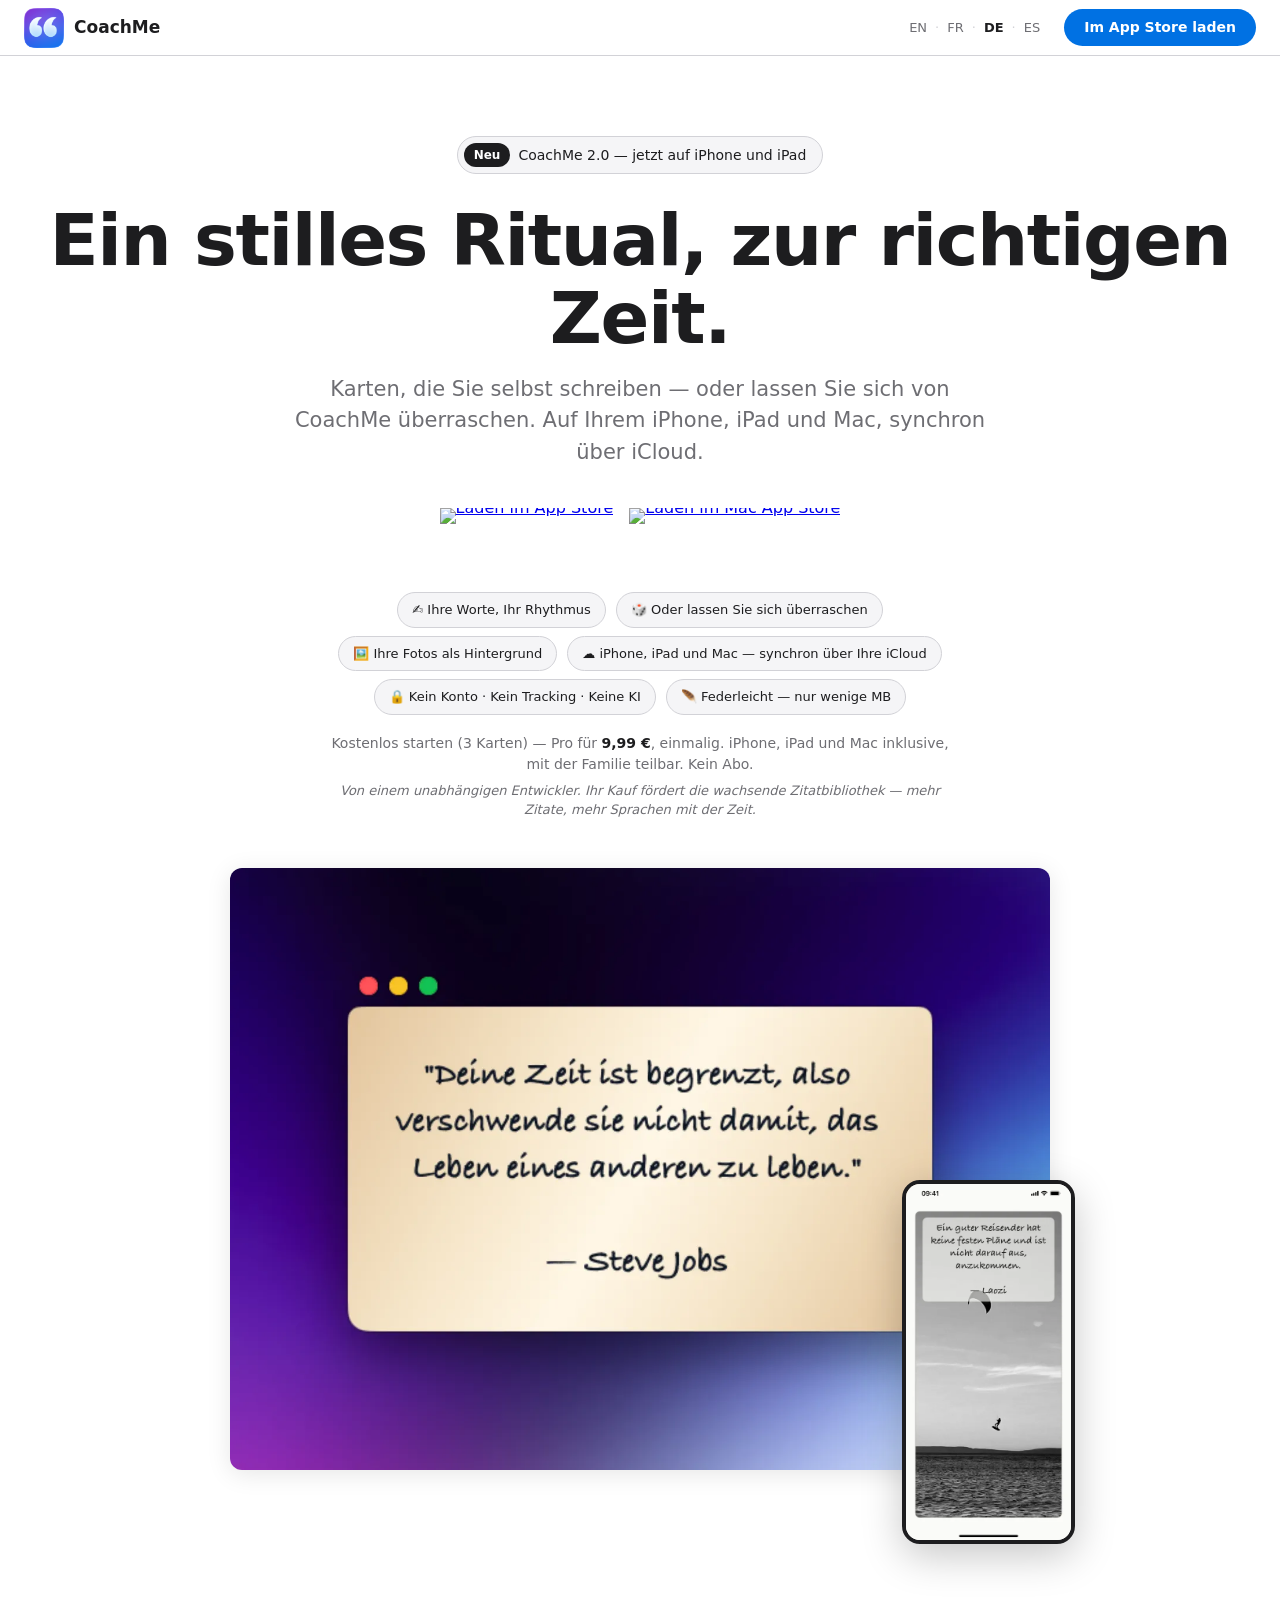
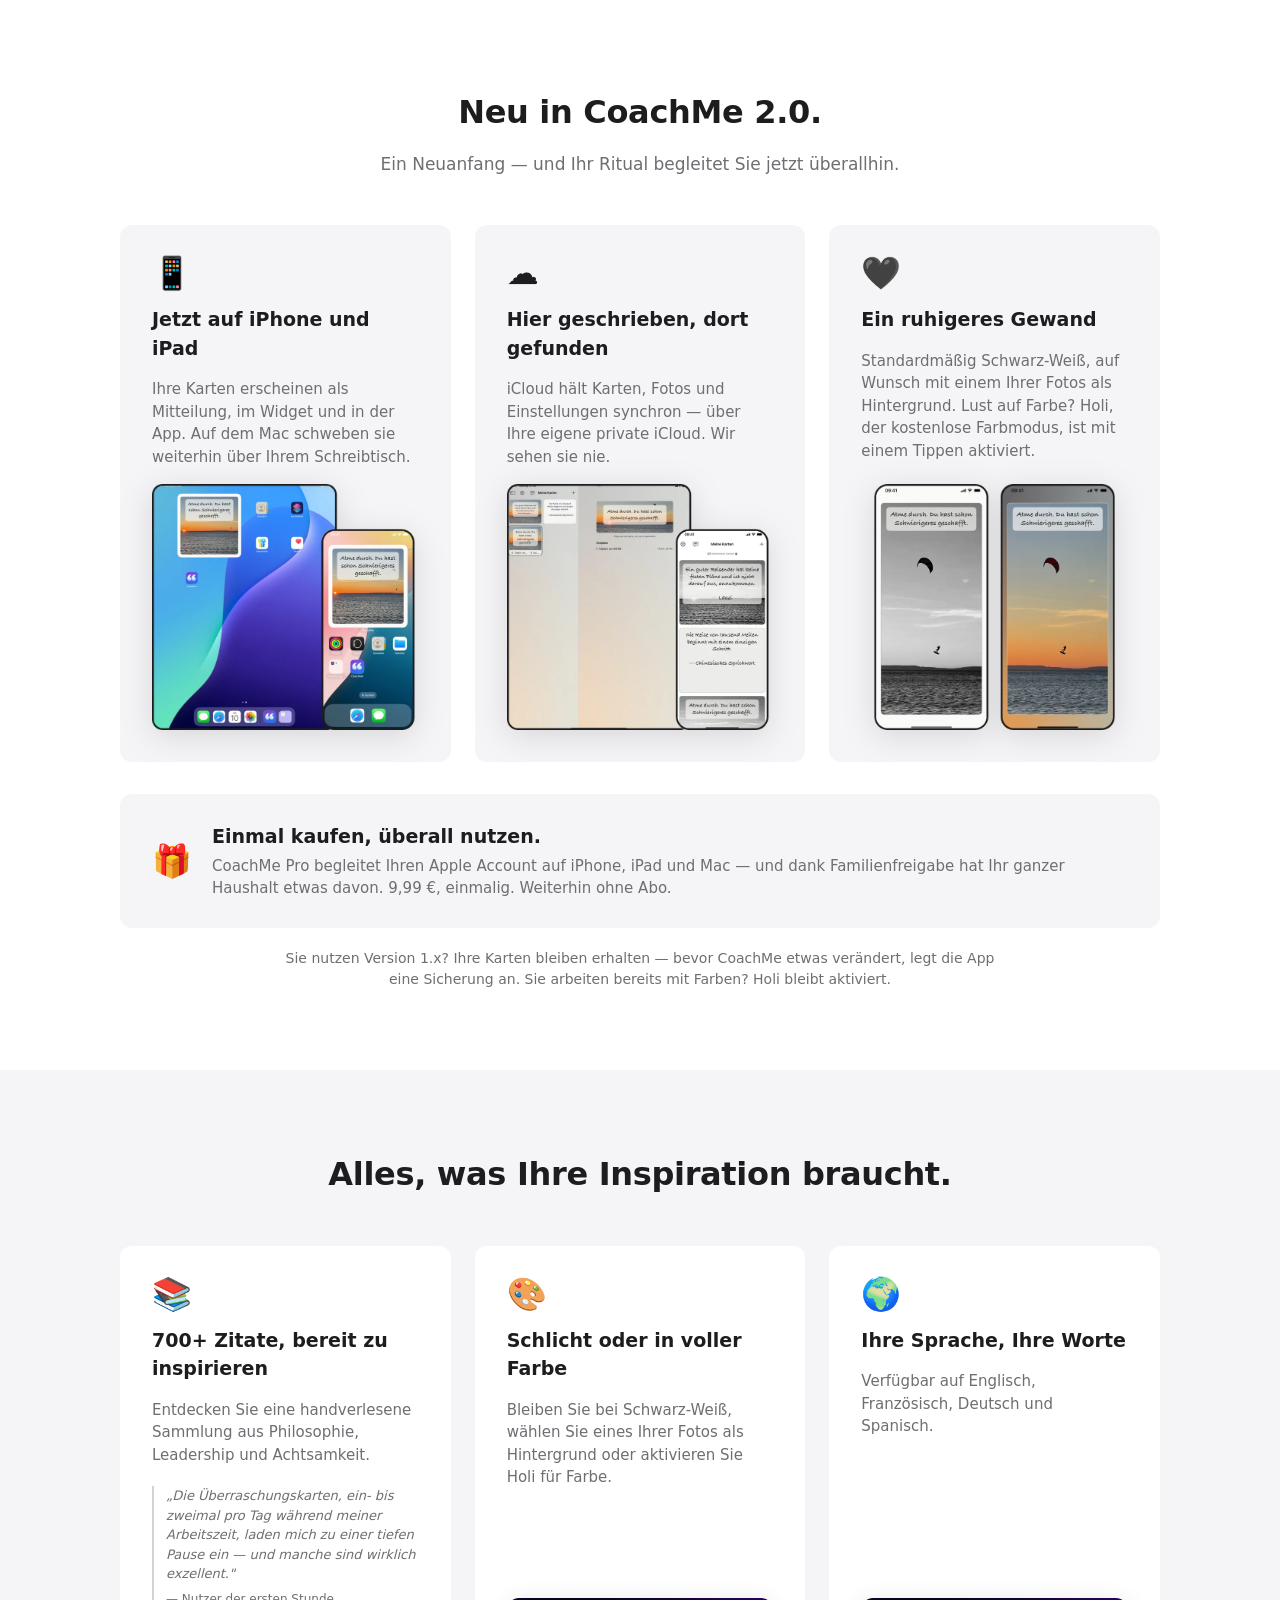
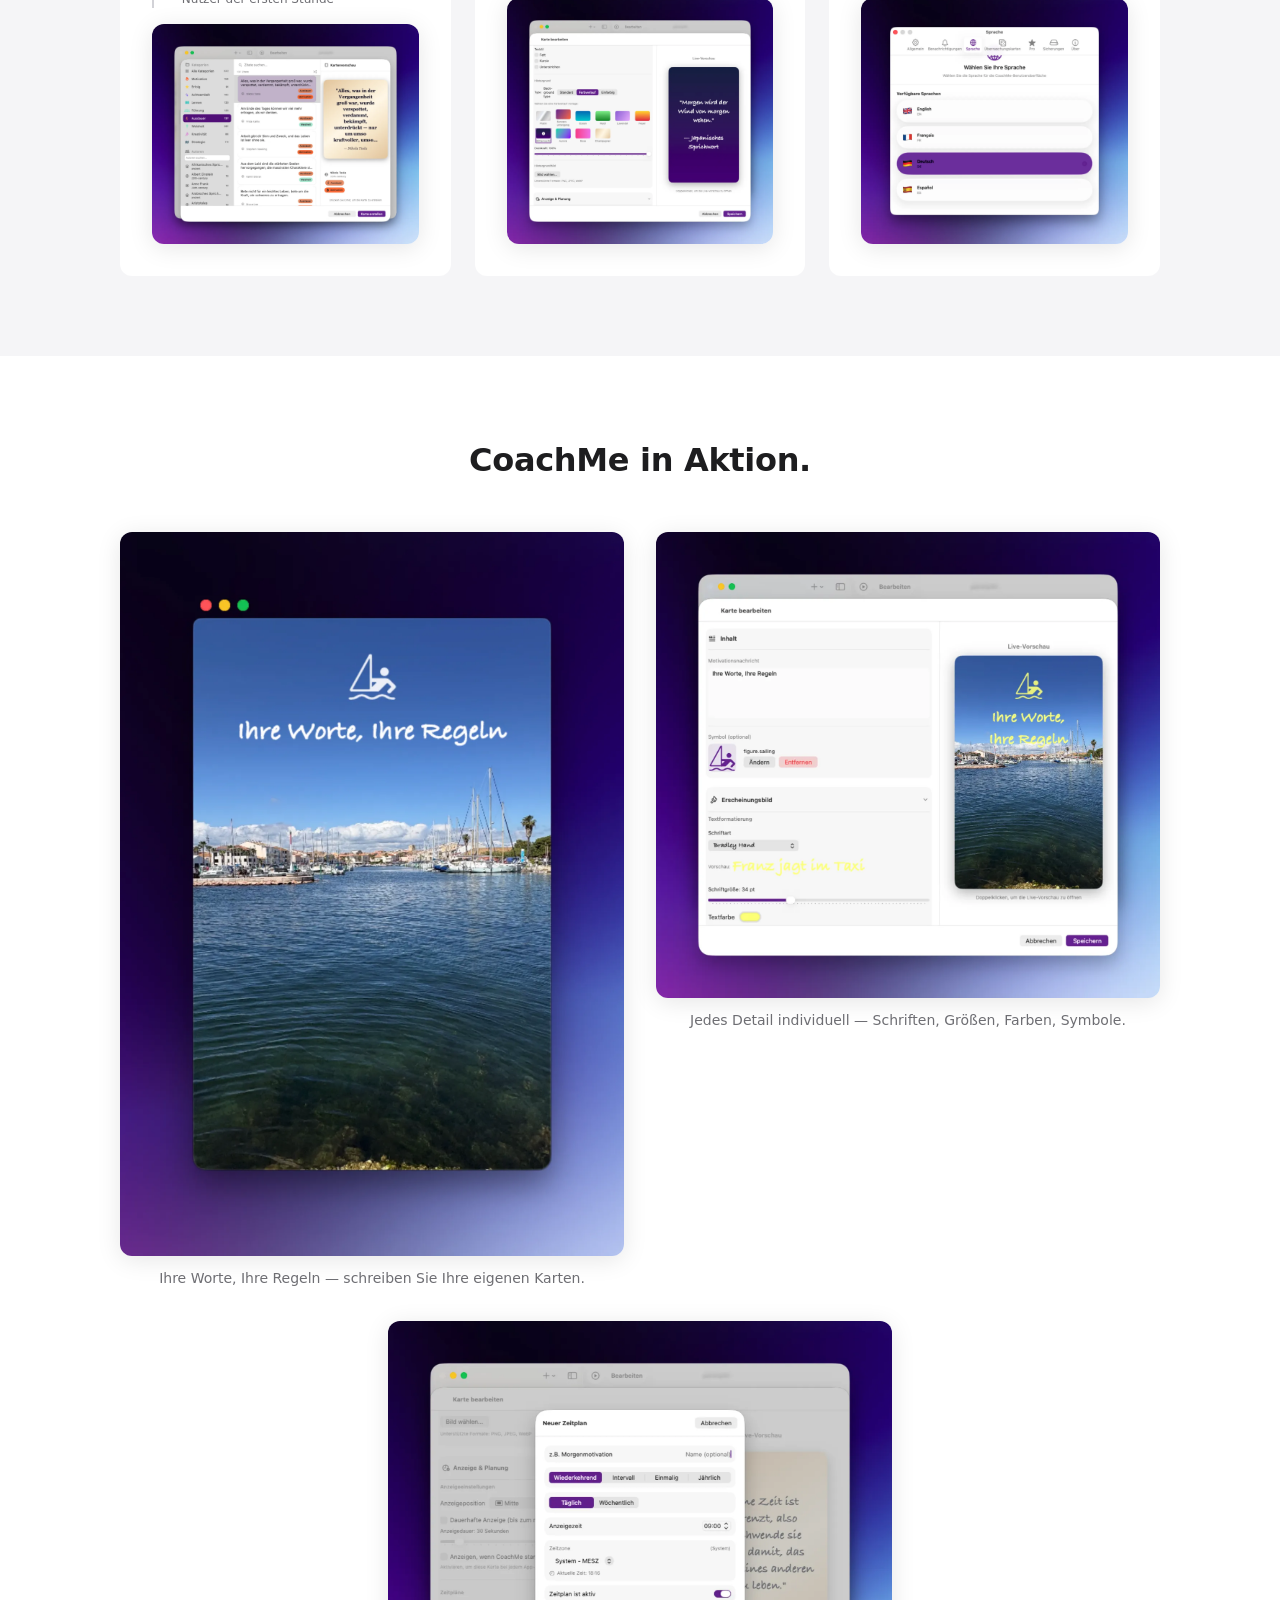
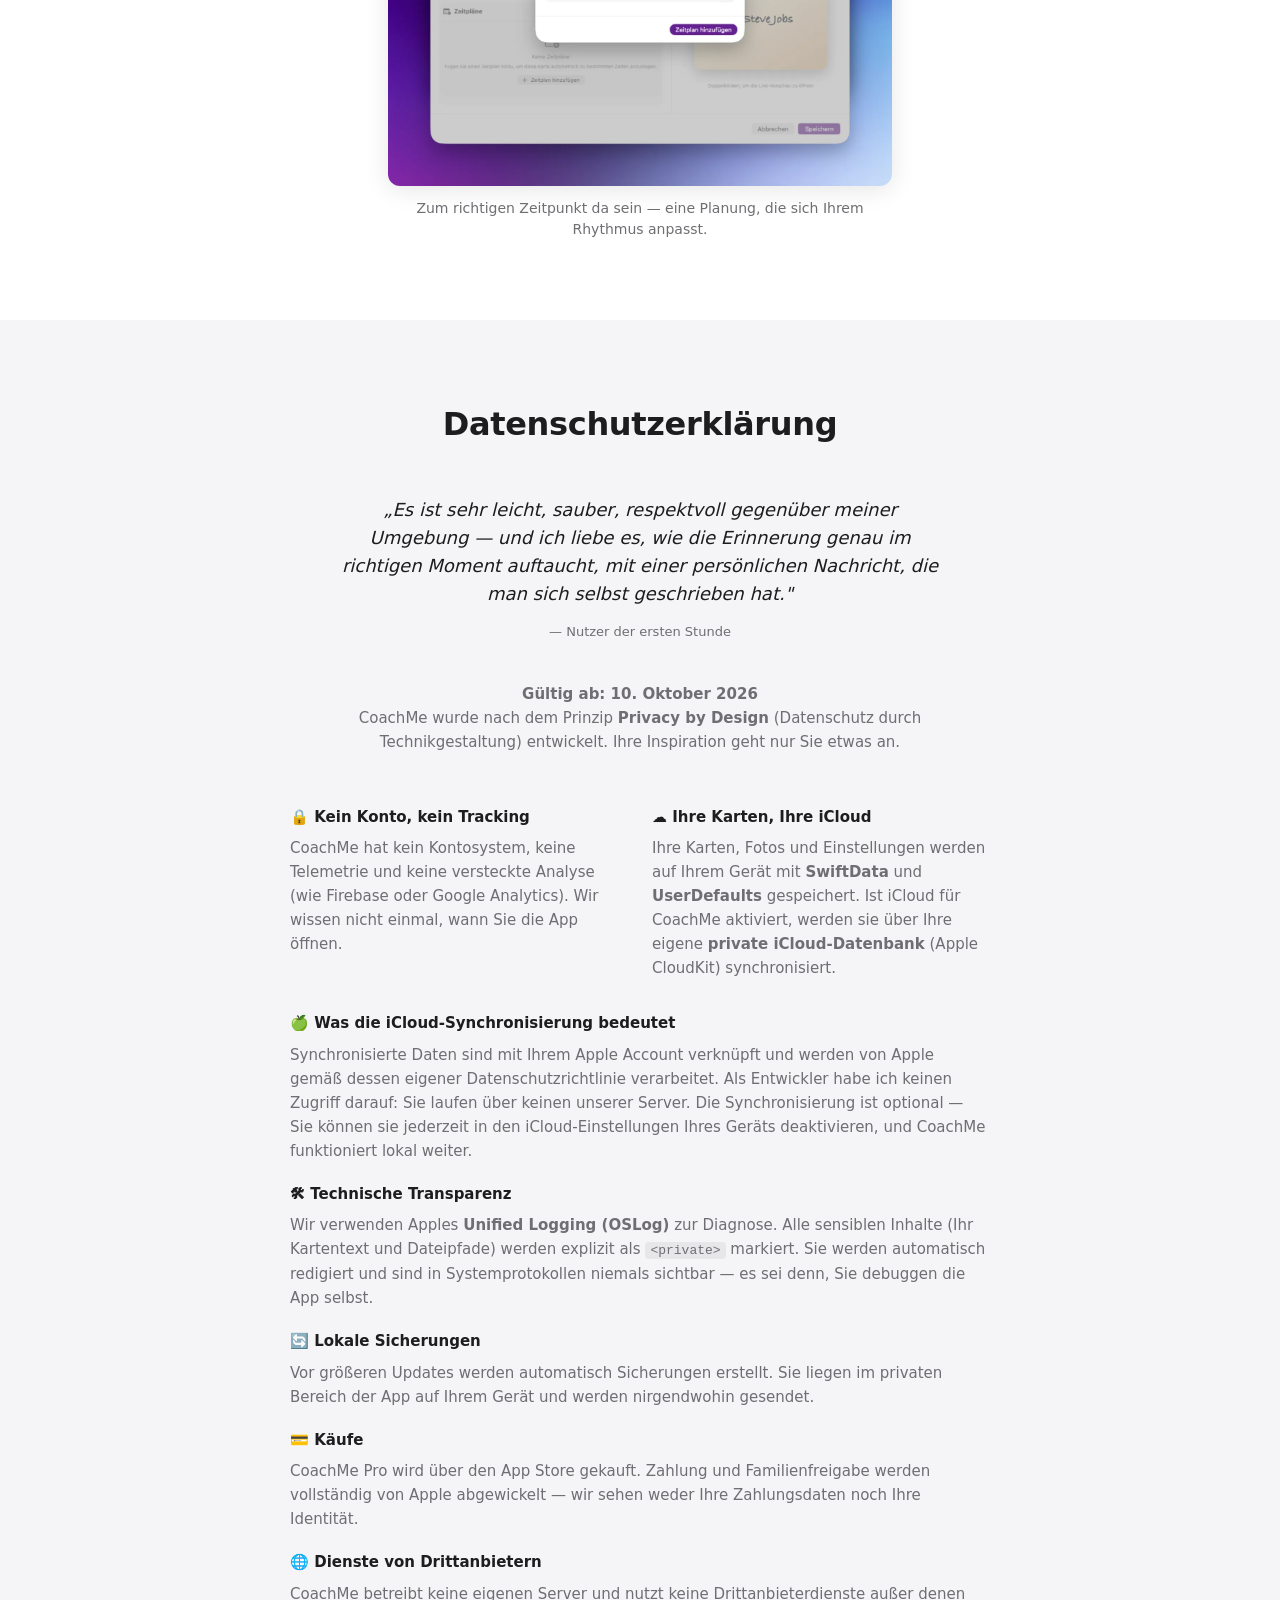
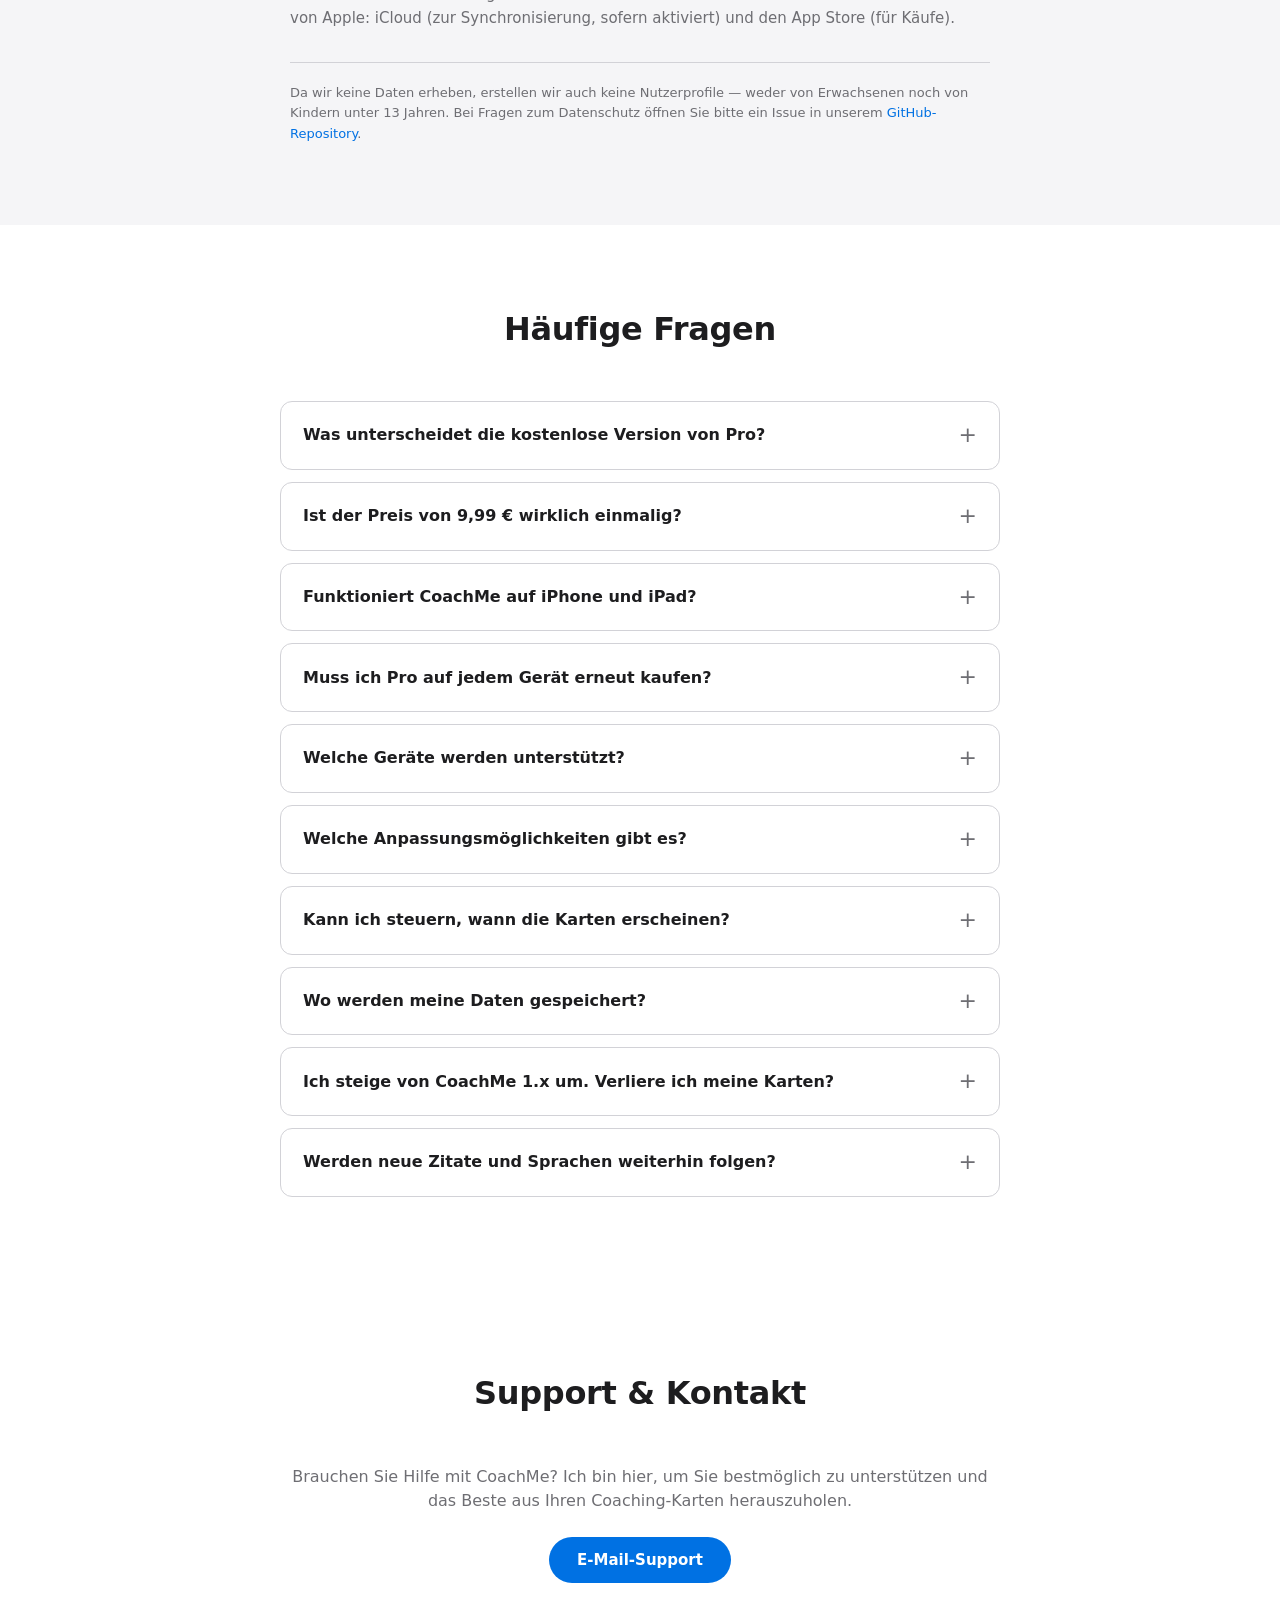
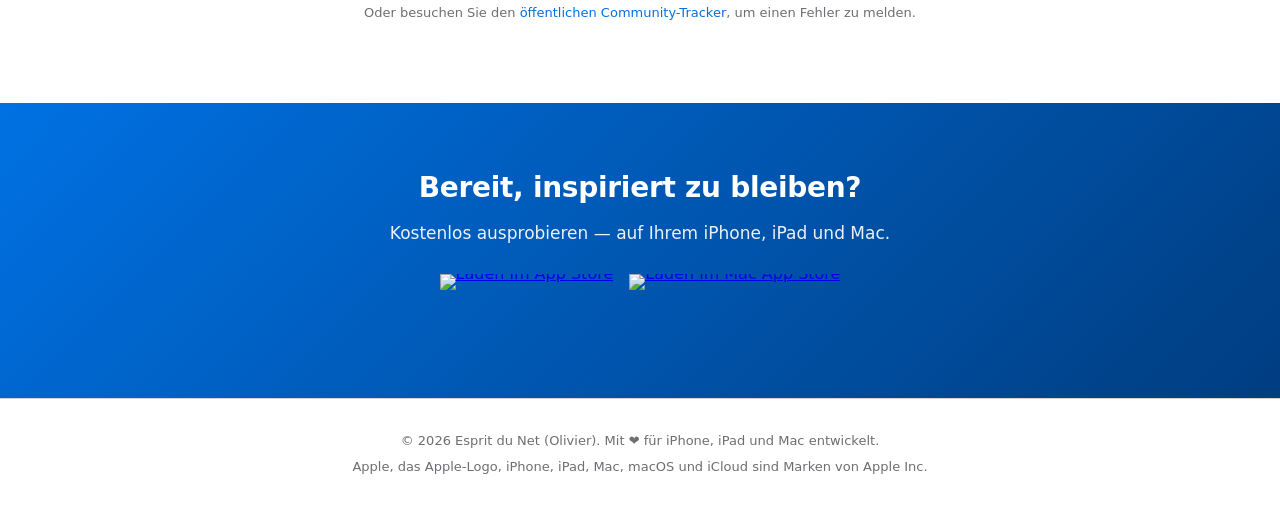
==== commit 8d2ebaa0: "feat(v2): update press kit for 2.0 and add iOS 18.6 minimum - Press page: iPhone/iPad/Mac positionin" ====
--- a/de/index.html
+++ b/de/index.html
@@ -53,7 +53,7 @@
       "name": "CoachMe",
       "alternateName": "CoachMe — Tägliche Motivation",
       "applicationCategory": "LifestyleApplication",
-      "operatingSystem": "iOS, iPadOS, macOS 15 oder neuer",
+      "operatingSystem": "iOS 18.6, iPadOS 18.6, macOS 15 oder neuer",
       "softwareVersion": "2.0.0",
       "url": "https://coachme.esprit-du-net.eu/de/",
       "image": "https://coachme.esprit-du-net.eu/icon.png",
@@ -129,7 +129,7 @@
           "name": "Welche Geräte werden unterstützt?",
           "acceptedAnswer": {
             "@type": "Answer",
-            "text": "CoachMe läuft auf iPhone, iPad und Mac. Auf dem Mac ist macOS 15 oder neuer erforderlich. Die Mindestversionen von iOS und iPadOS finden Sie auf der App-Store-Seite."
+            "text": "CoachMe läuft auf iPhone, iPad und Mac. Erforderlich sind iOS 18.6 oder neuer auf dem iPhone, iPadOS 18.6 oder neuer auf dem iPad und macOS 15 oder neuer auf dem Mac."
           }
         },
         {
@@ -448,7 +448,7 @@
                 <details>
                     <summary>Welche Geräte werden unterstützt?</summary>
                     <div class="faq-answer">
-                        <p>CoachMe läuft auf <strong>iPhone, iPad und Mac</strong>. Auf dem Mac ist <strong>macOS 15 oder neuer</strong> erforderlich. Die Mindestversionen von iOS und iPadOS finden Sie auf der App-Store-Seite.</p>
+                        <p>CoachMe läuft auf <strong>iPhone, iPad und Mac</strong>. Erforderlich sind <strong>iOS 18.6</strong> oder neuer auf dem iPhone, <strong>iPadOS 18.6</strong> oder neuer auf dem iPad und <strong>macOS 15</strong> oder neuer auf dem Mac.</p>
                     </div>
                 </details>
                 <details>
--- a/assets/styles.css
+++ b/assets/styles.css
@@ -135,7 +135,8 @@
 .hero .subtitle {
     font-size: 21px;
     color: var(--color-text-sub);
-    margin-bottom: 40px;
+    max-width: 720px;
+    margin: 0 auto 40px;
 }
 
 .hero-screenshot {
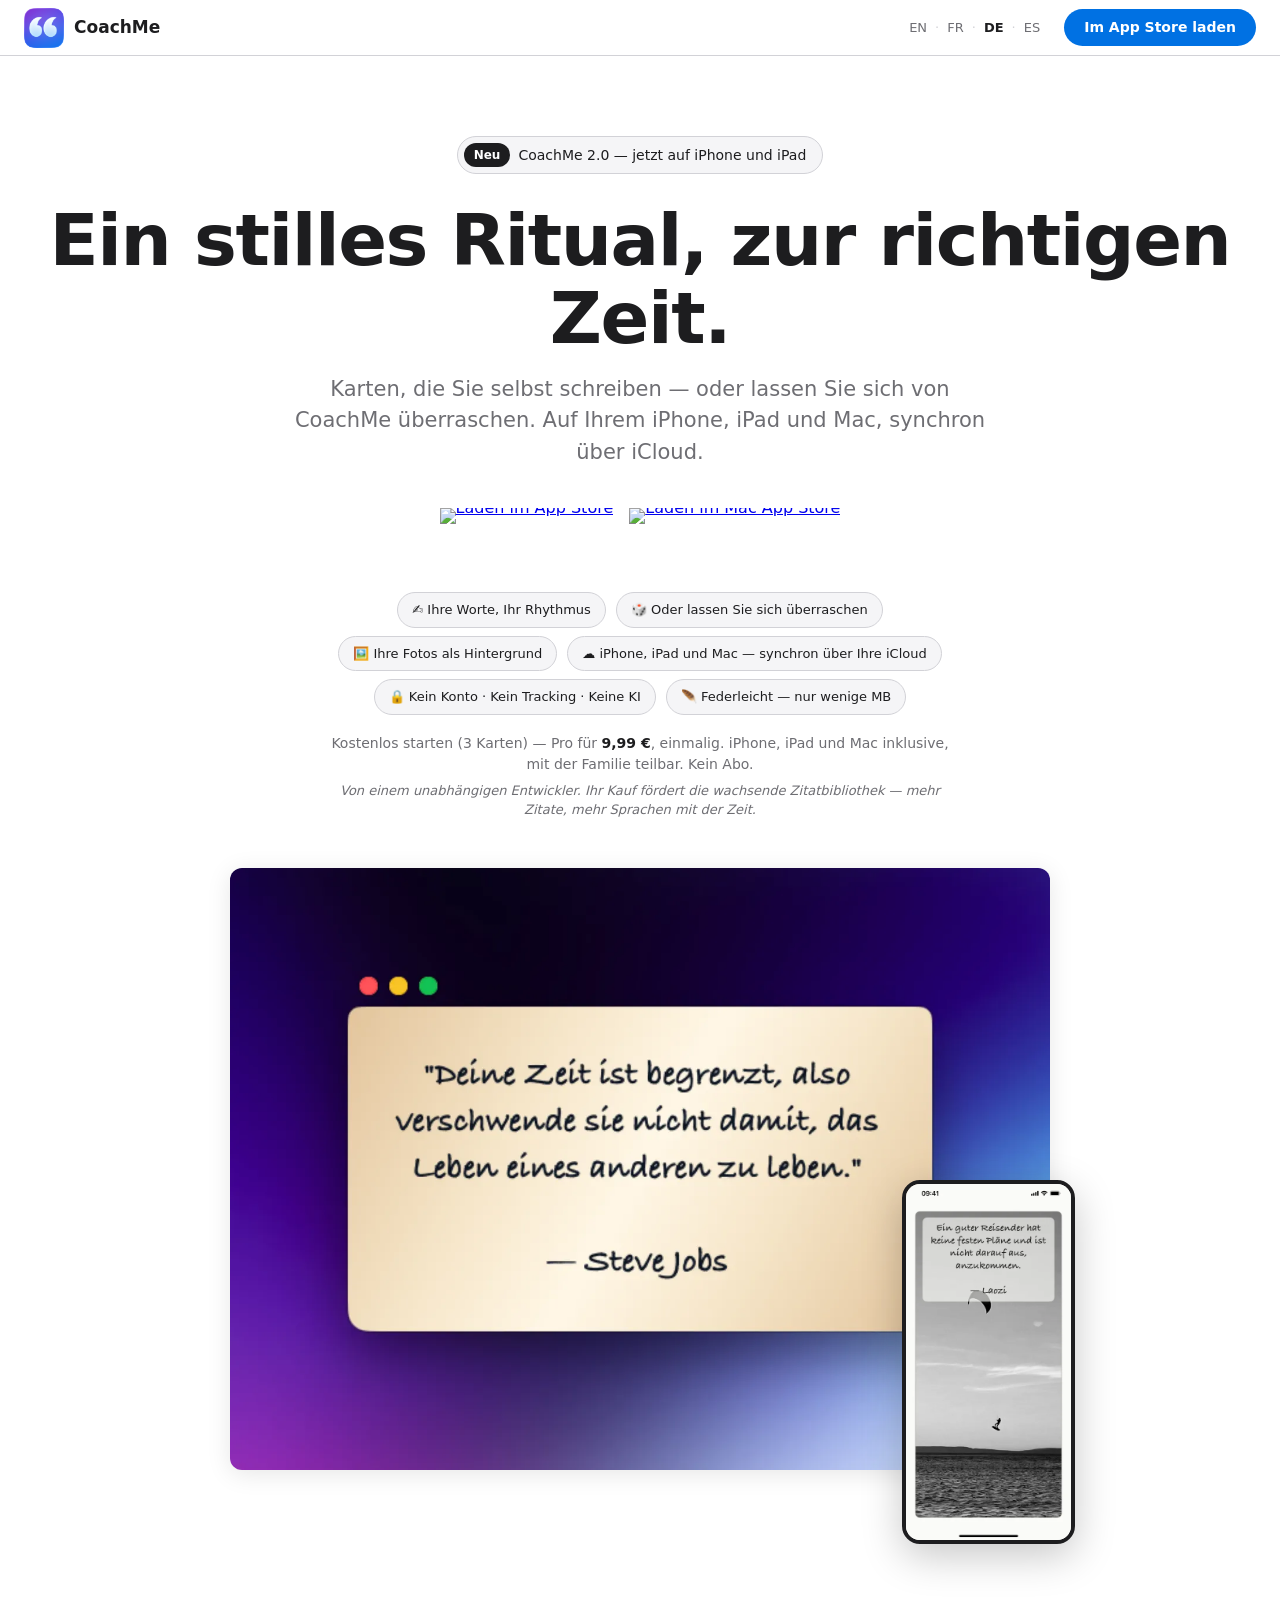
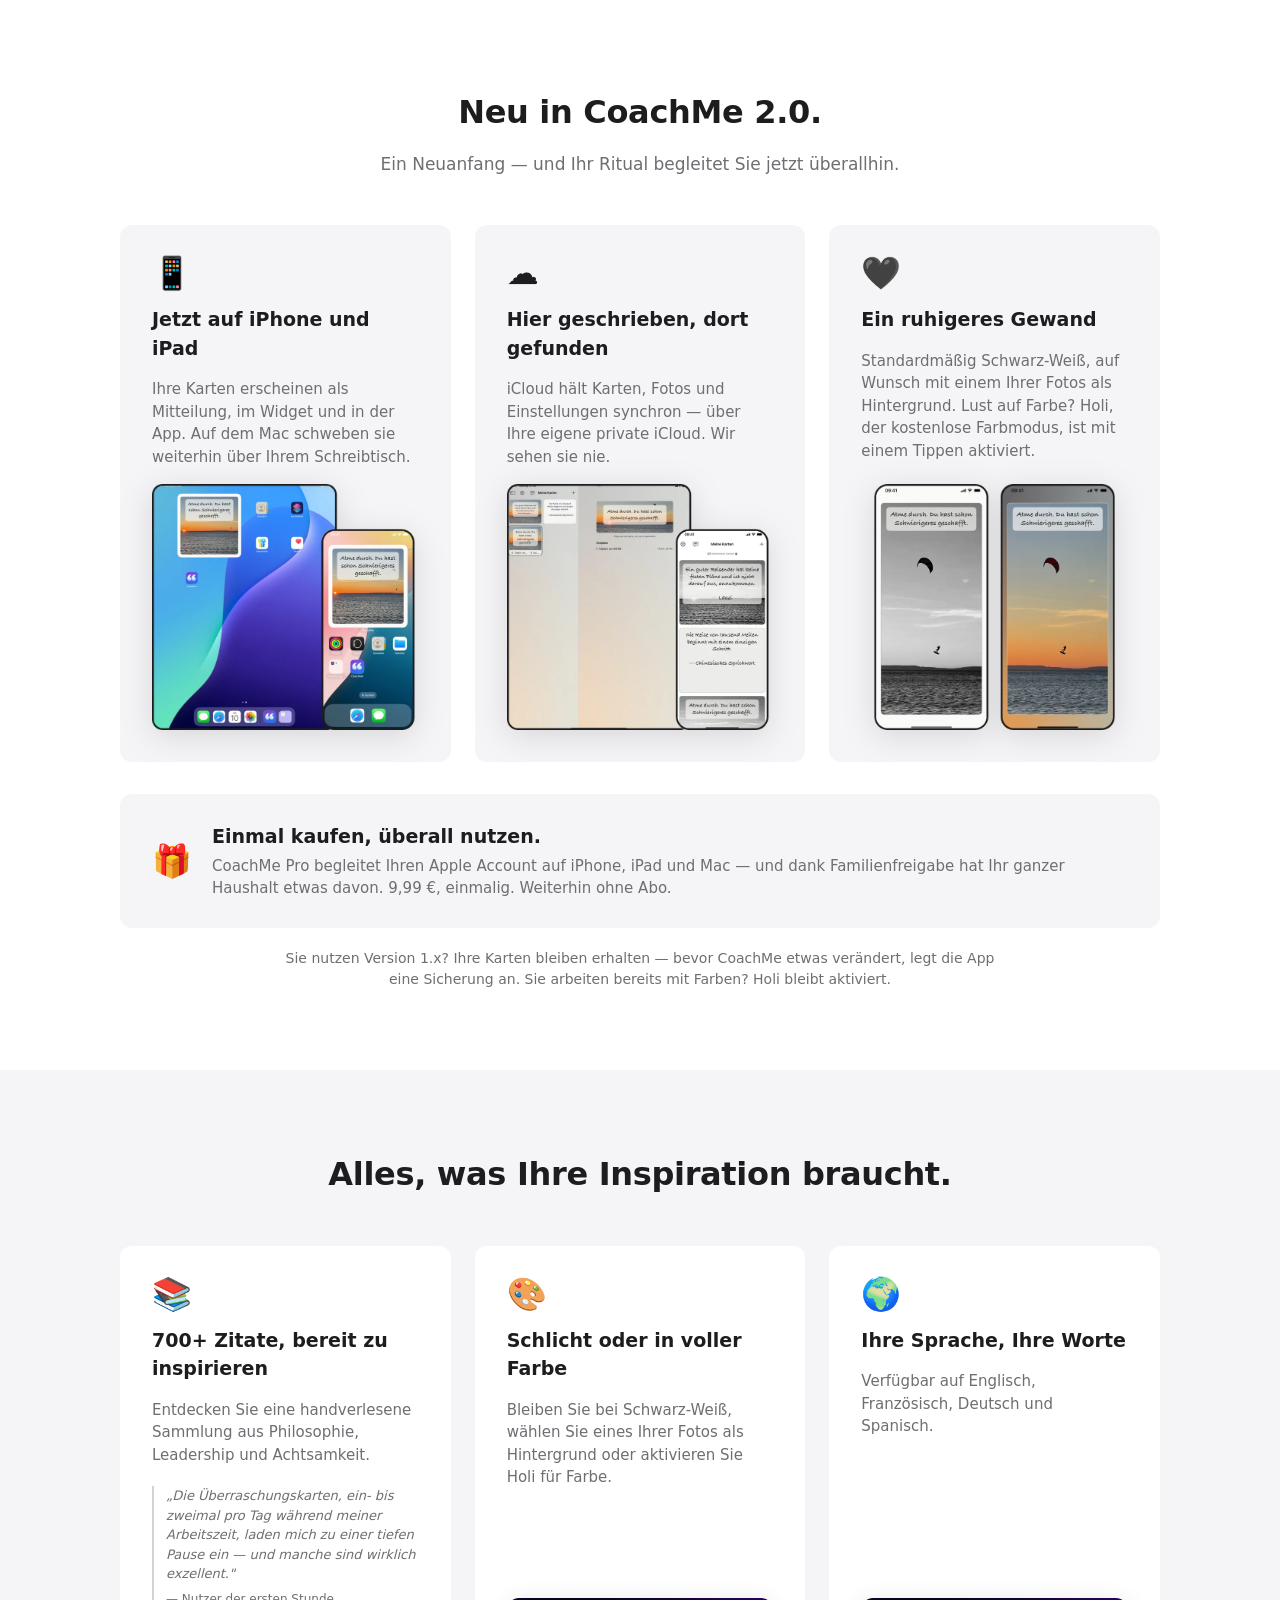
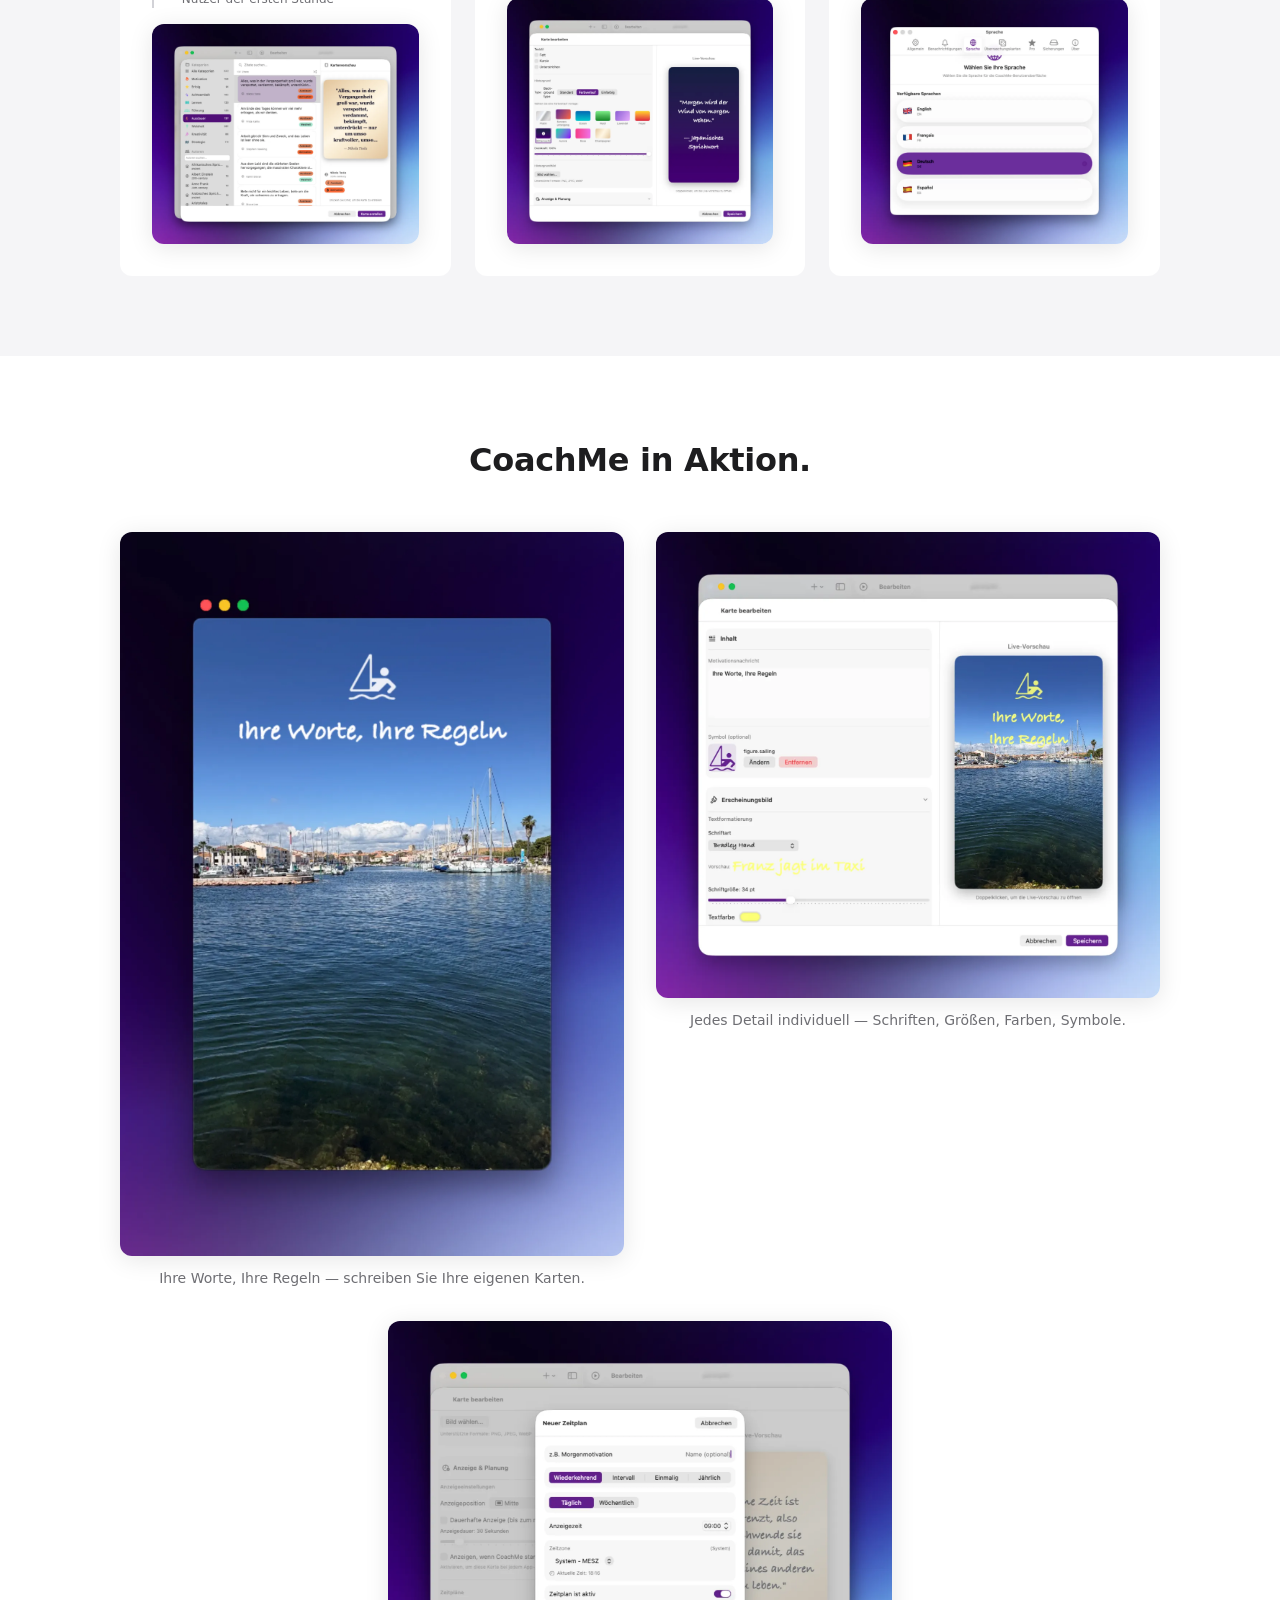
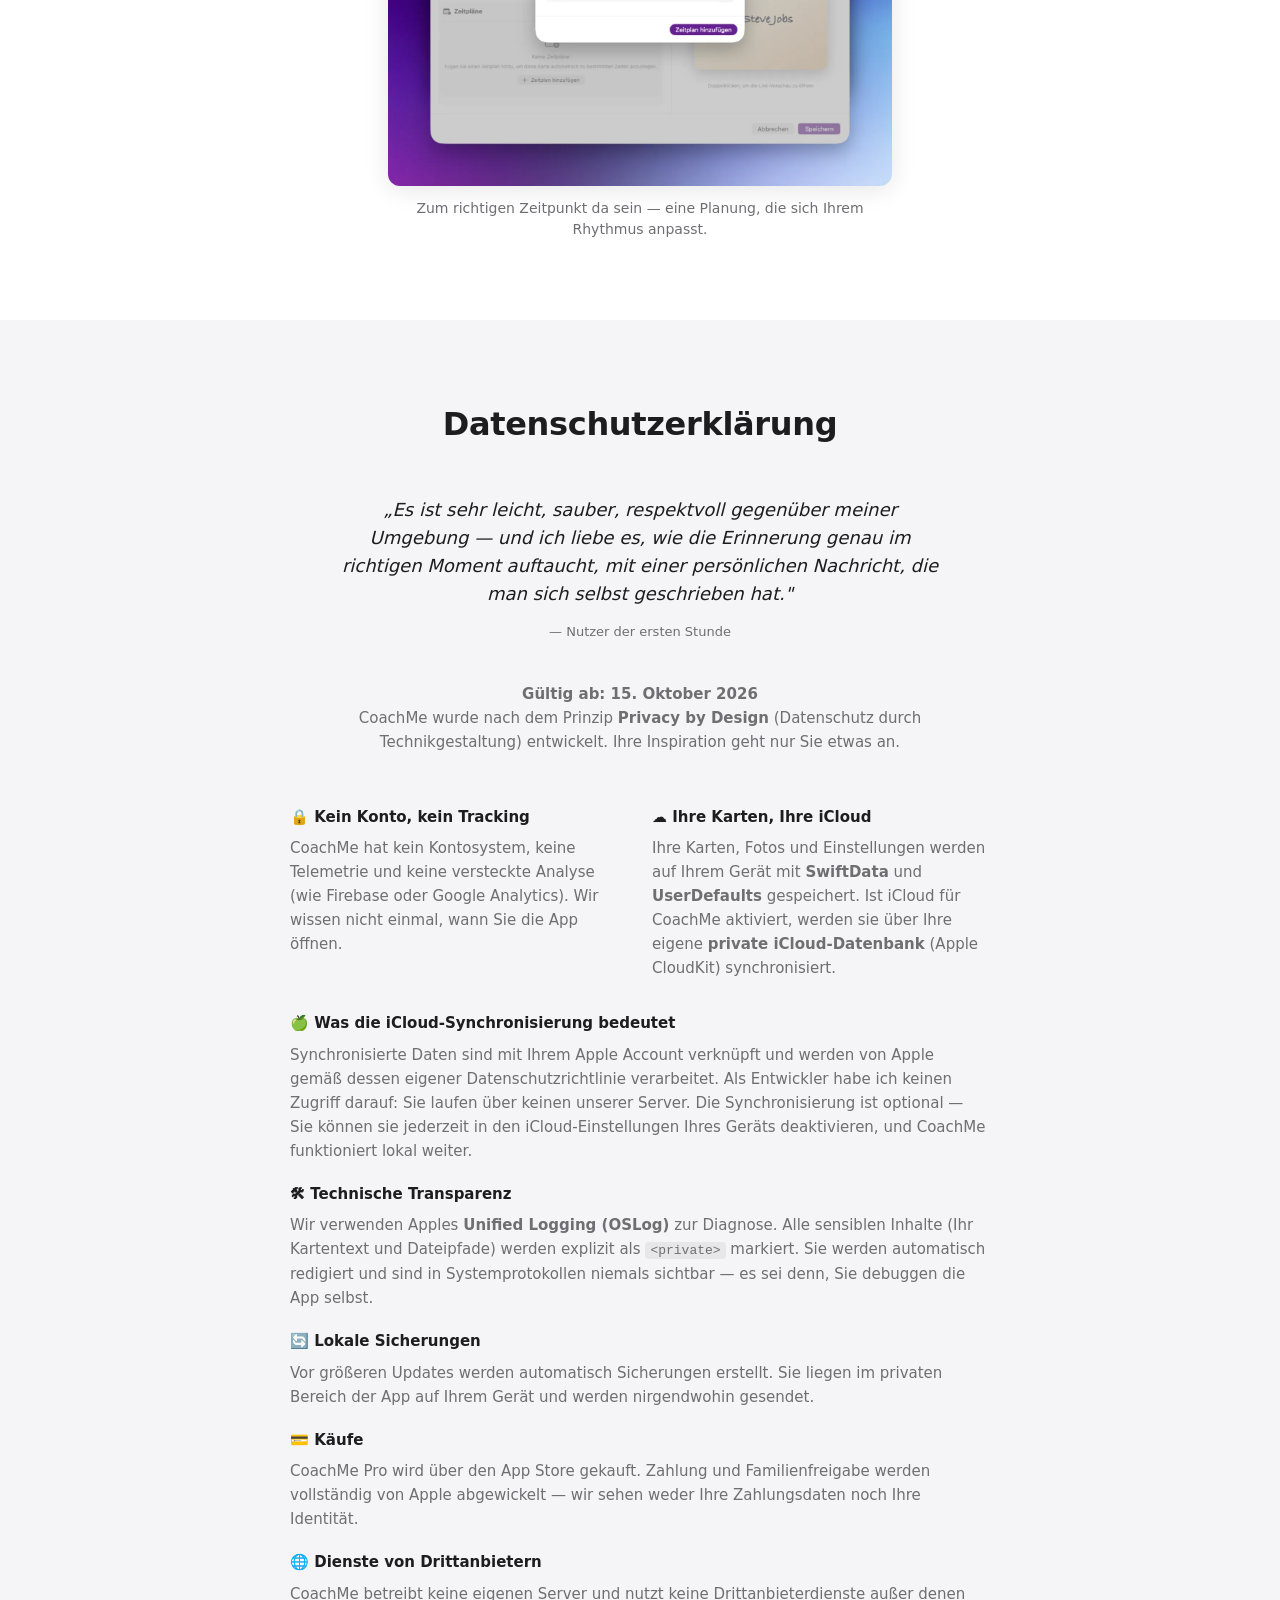
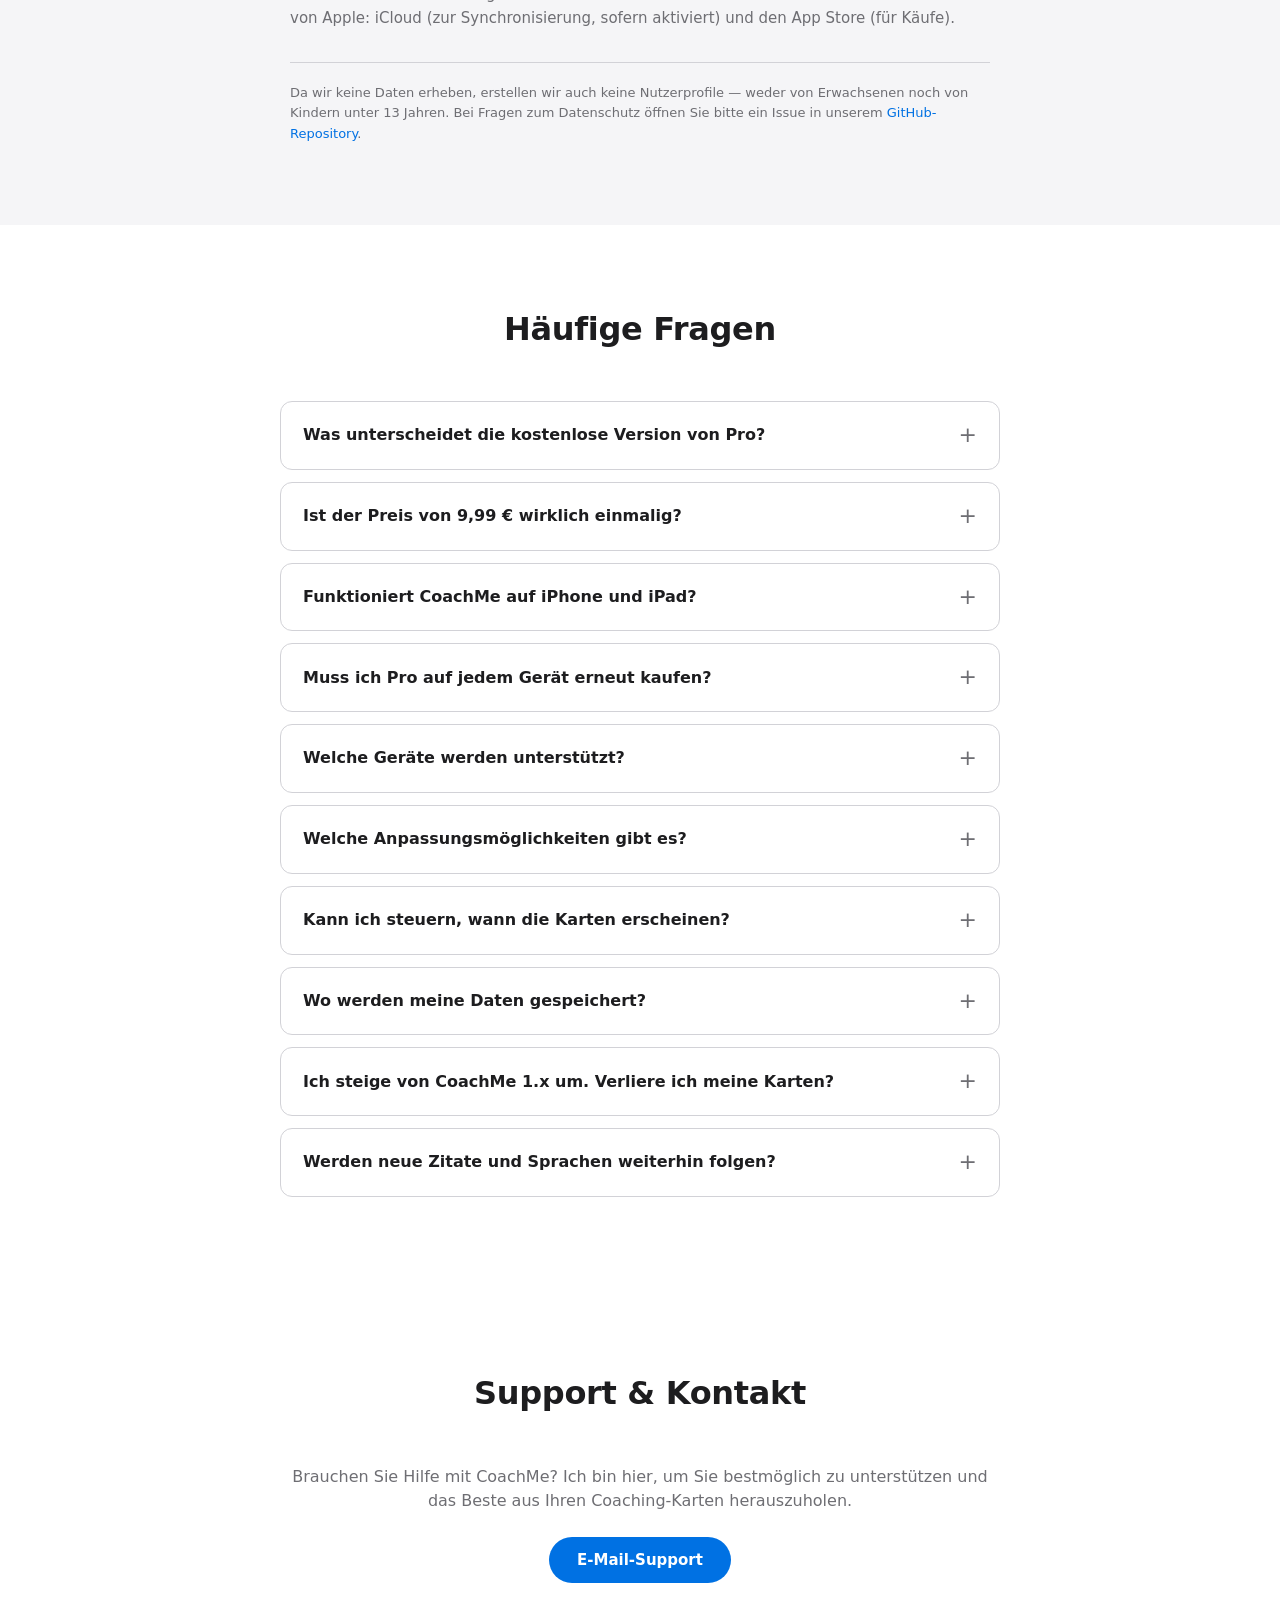
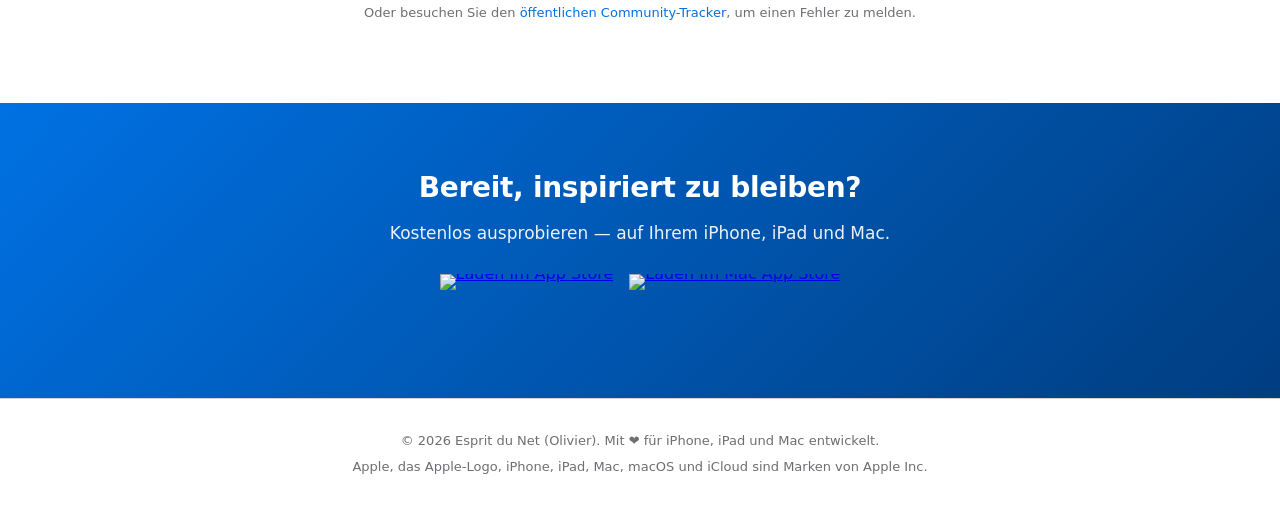
==== commit 7ea1f665: "chore(privacy): set effective date to release day (all languages) Co-Authored-By: Claude Opus 5.5 <n" ====
--- a/de/index.html
+++ b/de/index.html
@@ -358,7 +358,7 @@
             </blockquote>
             <div class="legal-content">
                 <p class="effective-date">
-                    <strong>Gültig ab: 10. Oktober 2026</strong><br>
+                    <strong>Gültig ab: 15. Oktober 2026</strong><br>
                     CoachMe wurde nach dem Prinzip <strong>Privacy by Design</strong> (Datenschutz durch
                     Technikgestaltung) entwickelt. Ihre Inspiration geht nur Sie etwas an.
                 </p>
